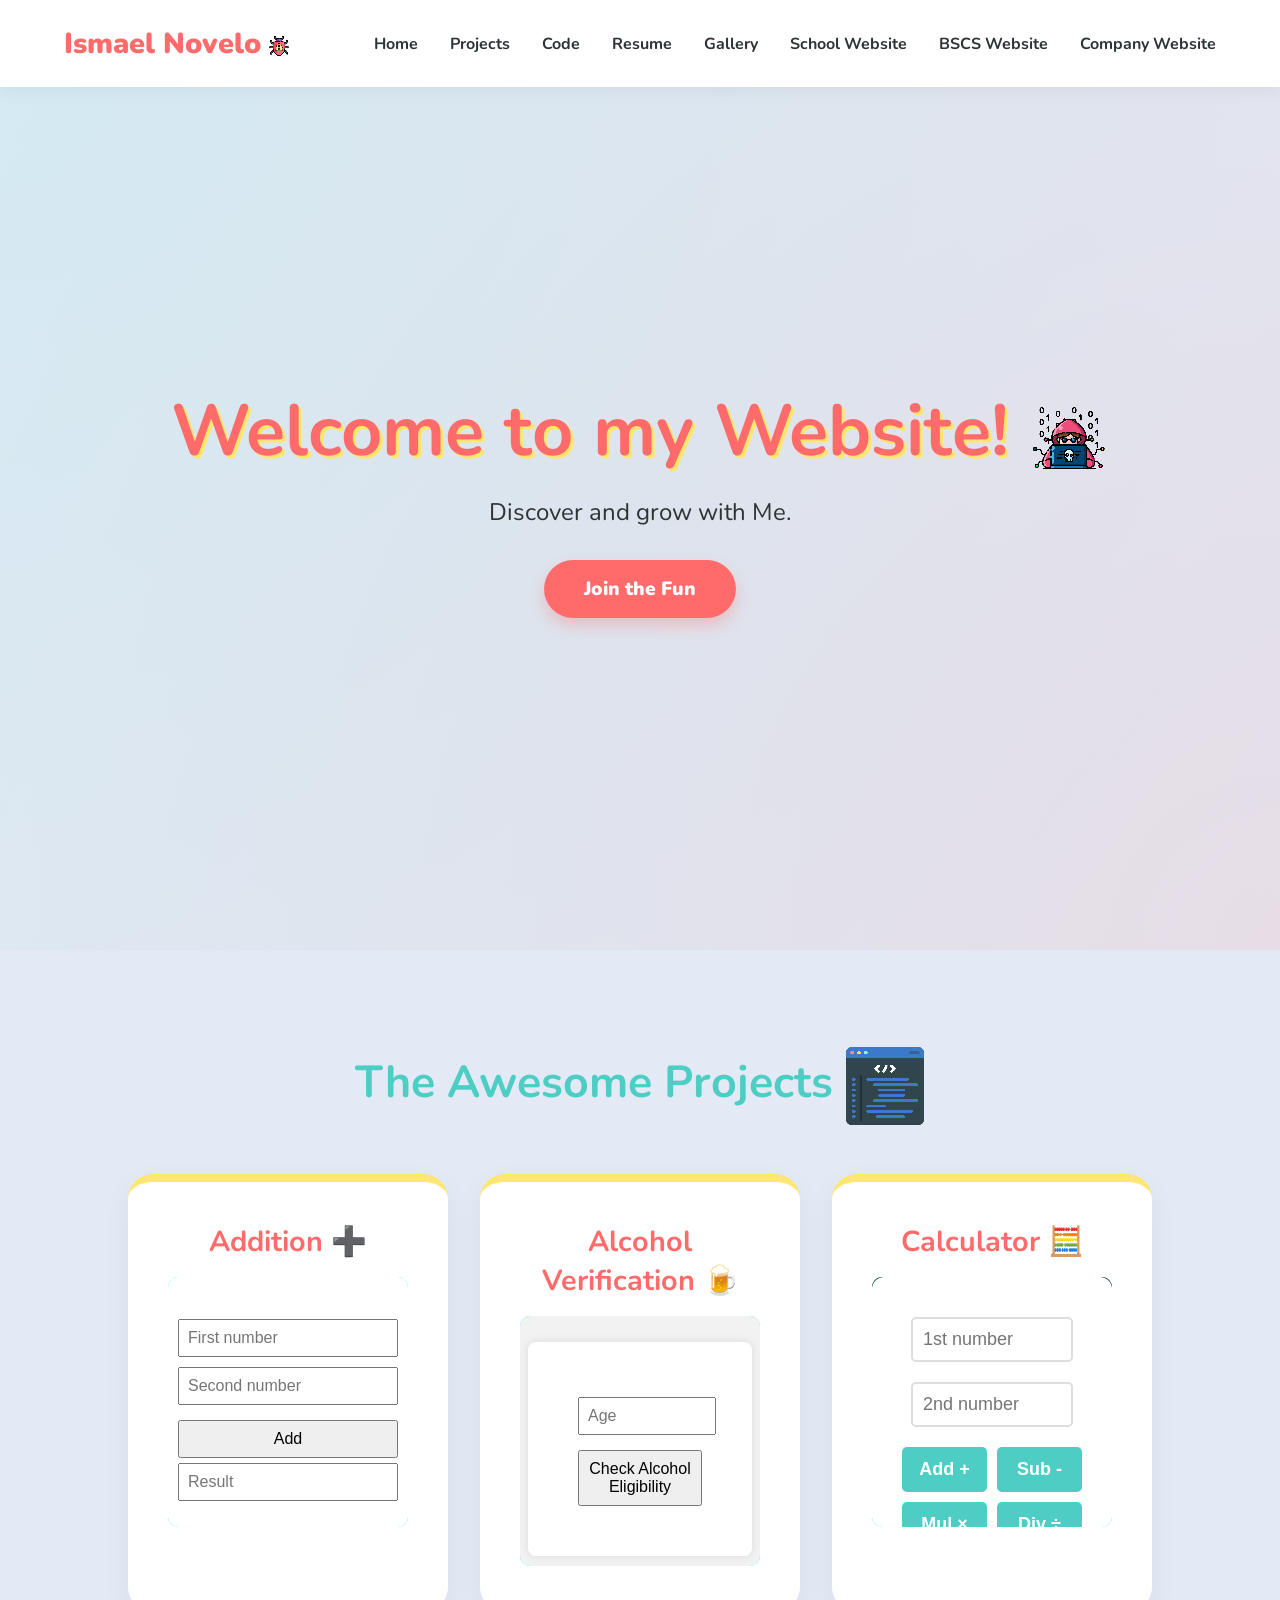
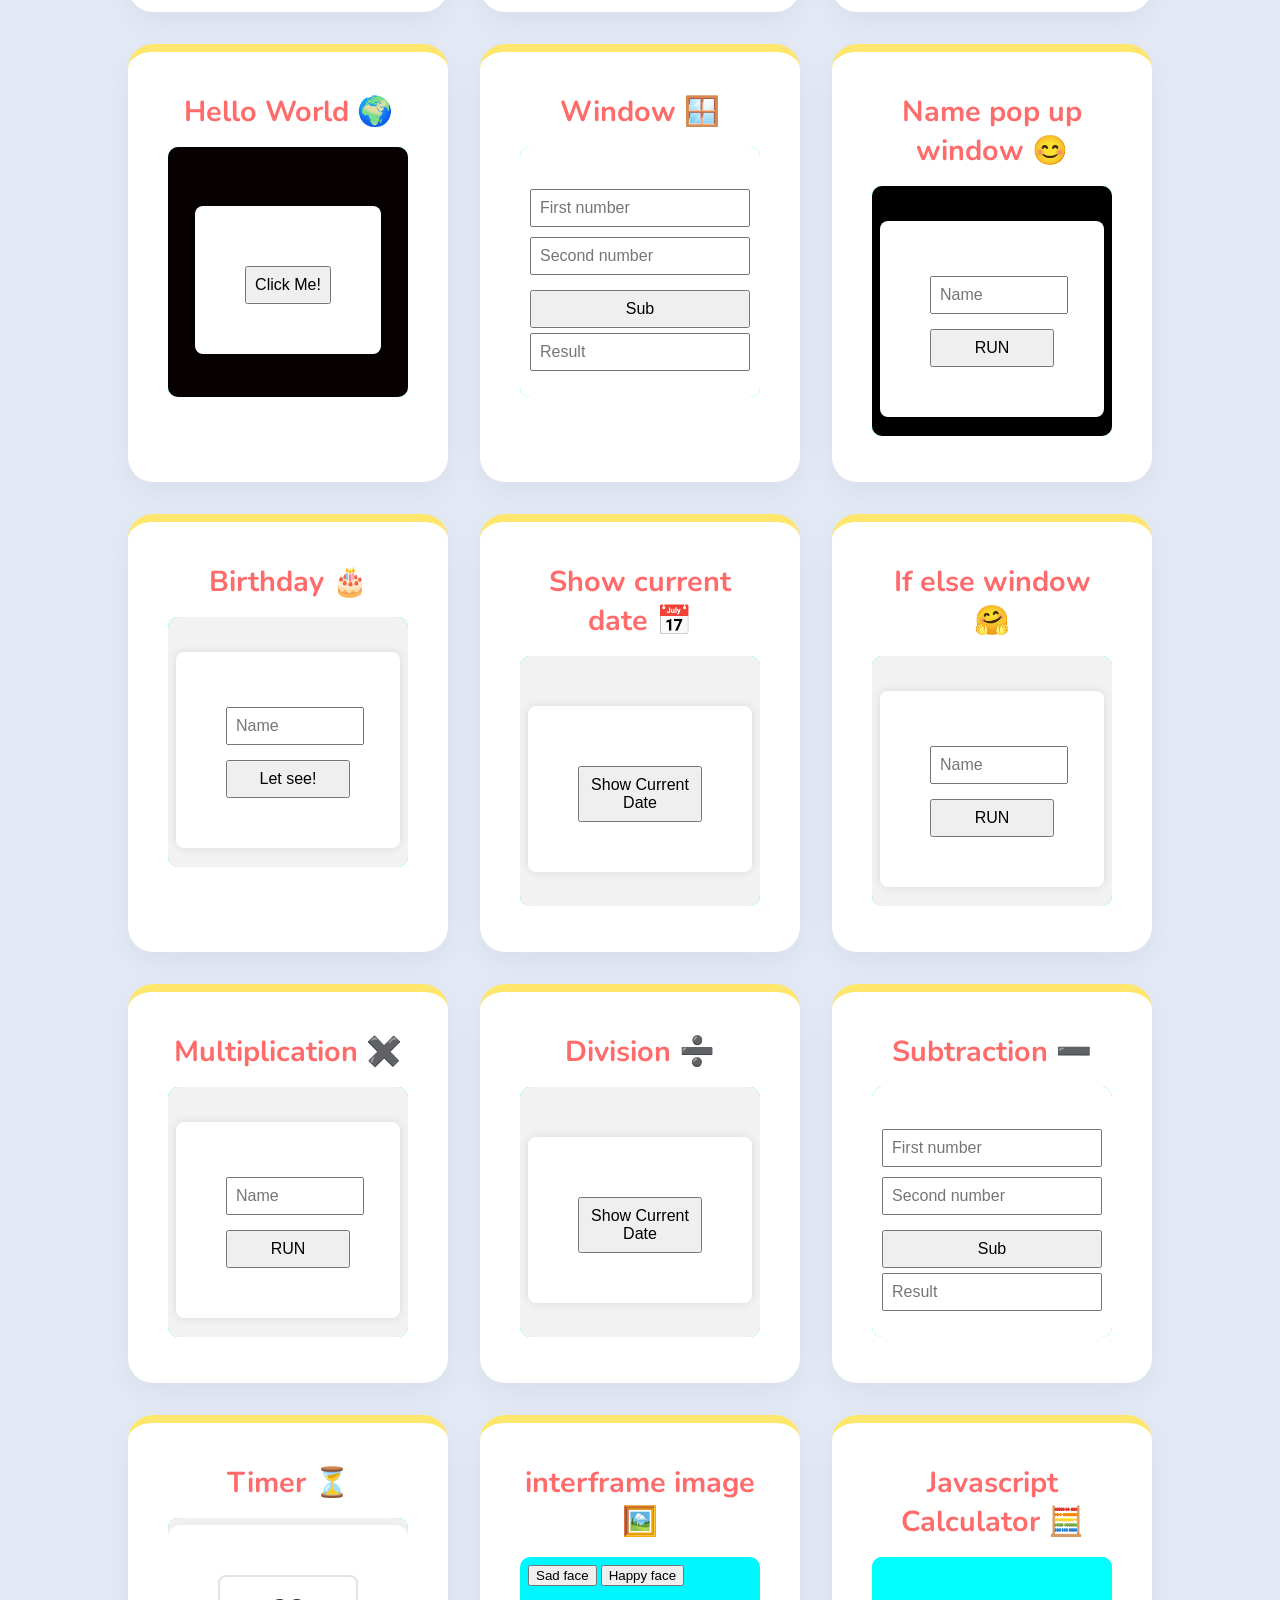
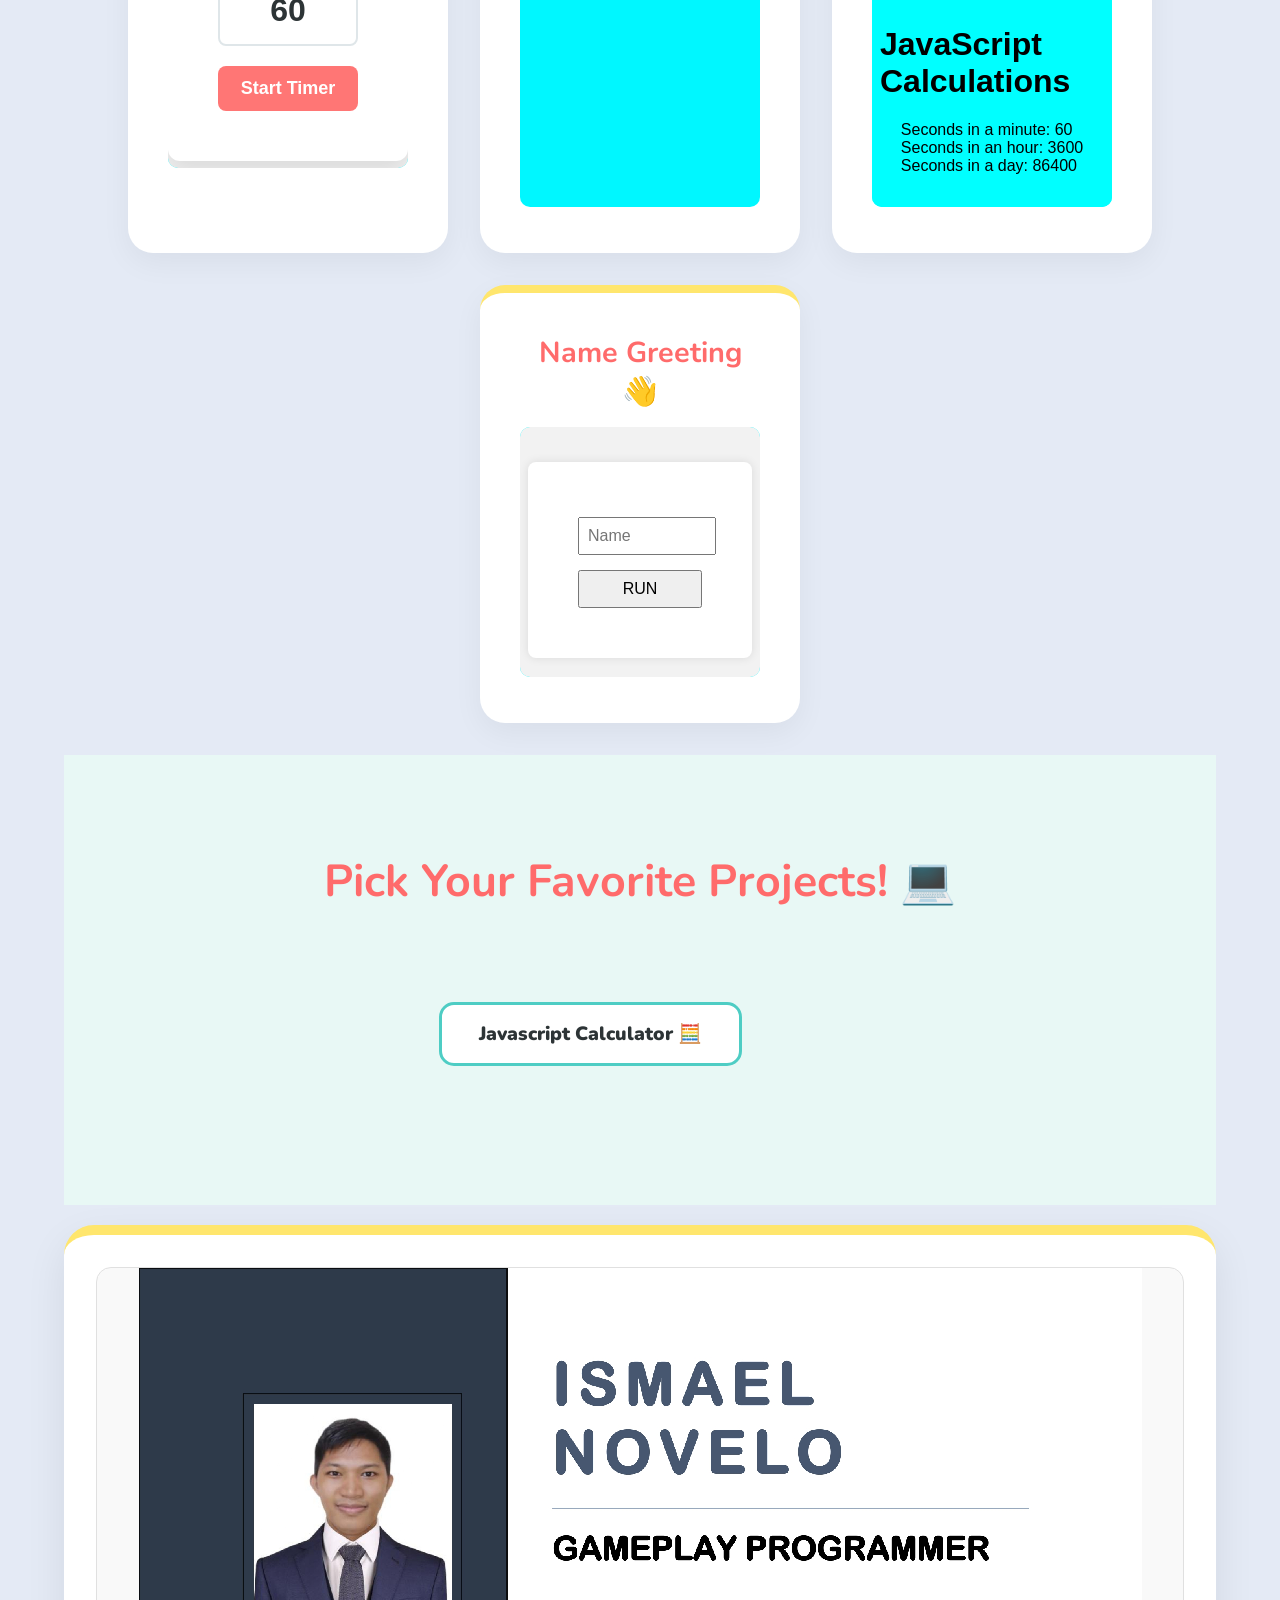
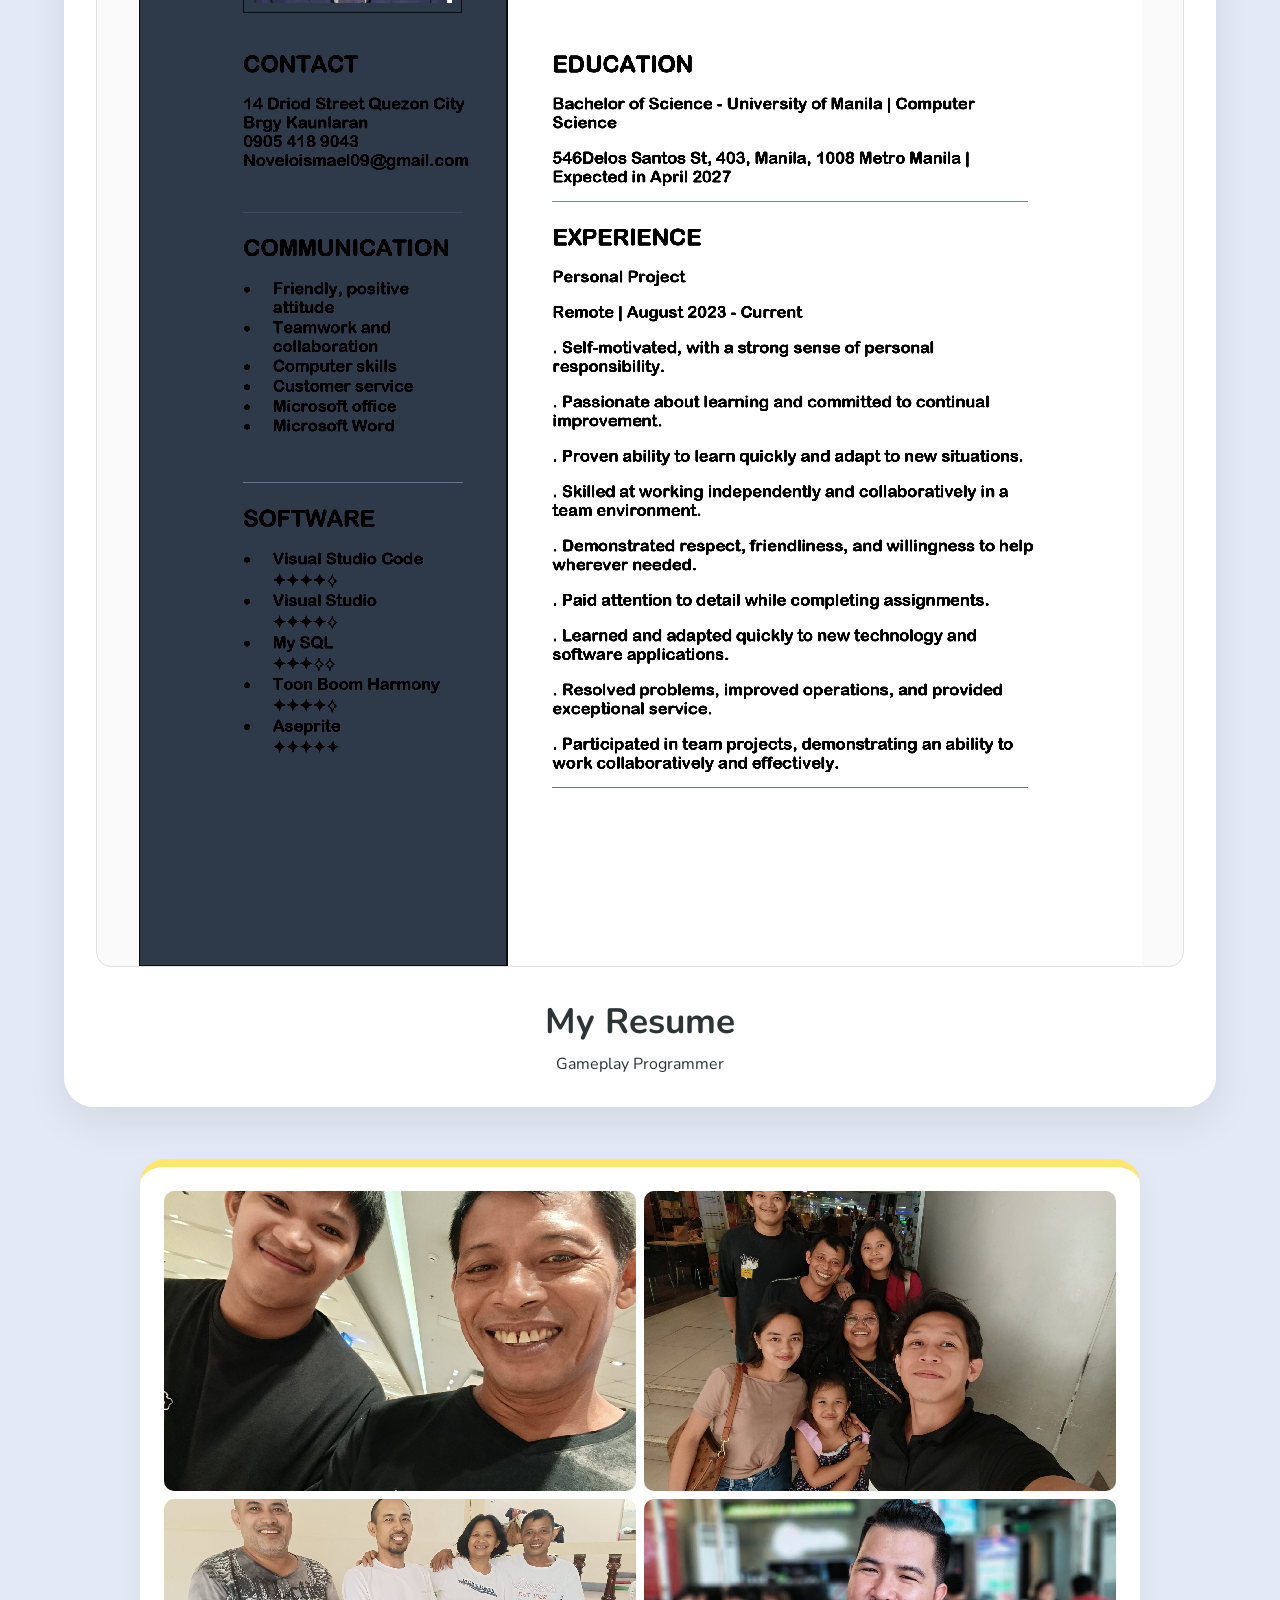
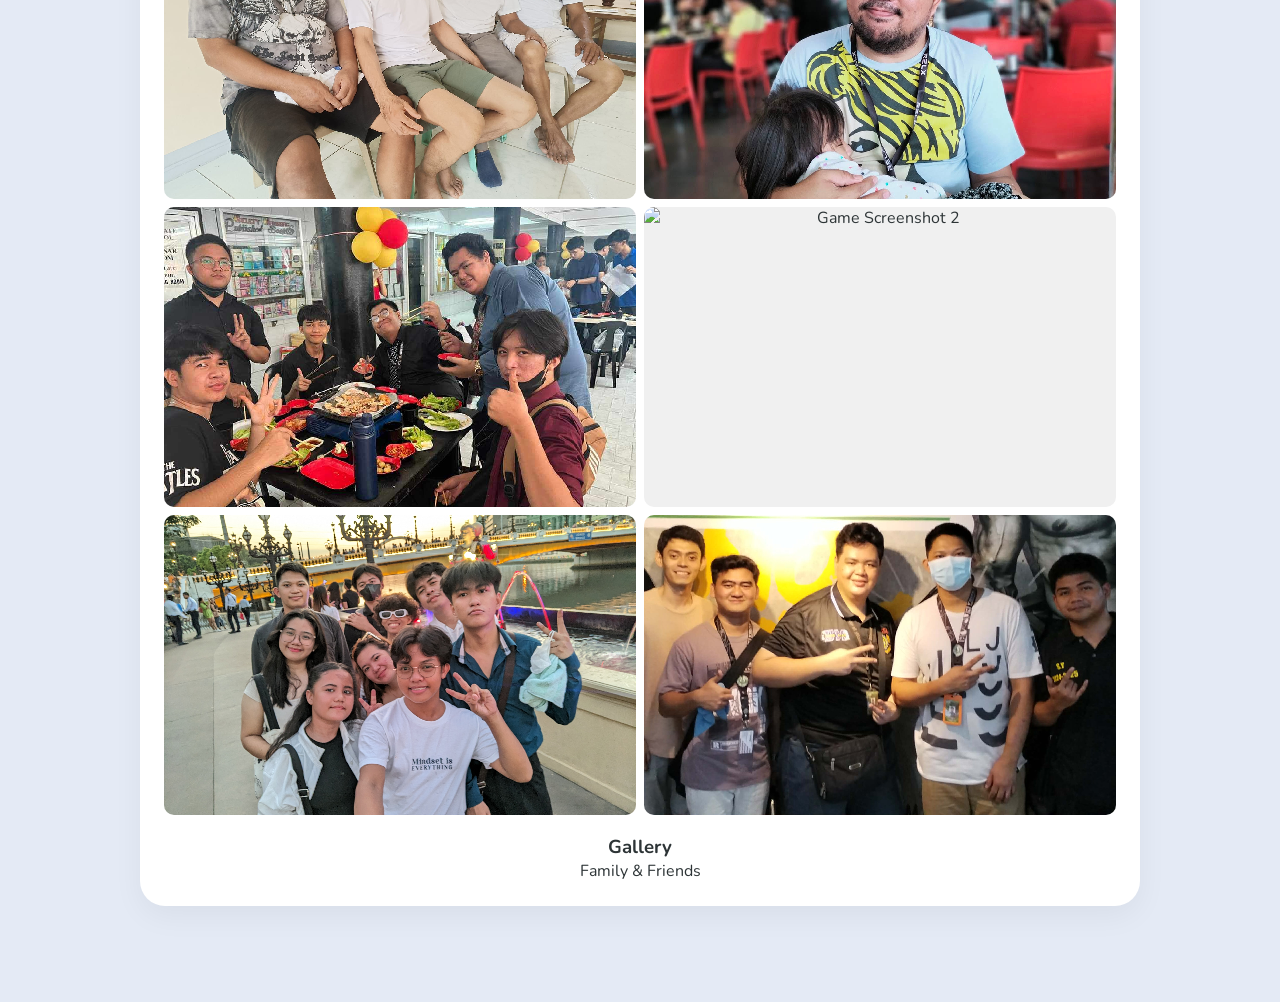
==== personal/index.html @ 1e063c09 "Add files via upload" ====
<!doctype html>
<html lang="en">
  <head>
    <meta charset="UTF-8" />
    <meta name="viewport" content="width=device-width, initial-scale=1.0" />
    <title>Ismael Novelo 🌟</title>
    <link rel="stylesheet" href="style.css" />
  </head>
  <body>
    <nav class="navbar">
      <div class="logo"> Ismael Novelo <img src="bug.png" class="logo-png"></div>
      <ul class="nav-links">
        <li><a href="#home">Home</a></li>
        <li><a href="#programs">Projects</a></li>
        <li><a href="#fun-zone">Code</a></li>
        <li><a href="#Resume">Resume</a></li>
        <li><a href="#Gallery">Gallery</a></li>
        <a href="../School/index1.html" class="folder-link"><label>School Website</label></a>
        <a href="../bscs/index2.html" class="folder-link"><label>BSCS Website</label></a>
        <a href="../company/index3.html" class="folder-link"><label>Company Website</label></a>
      </ul>
    </nav>

    
    
   

    <header id="home" class="hero section">
      <div class="hero-content hidden">
        <h1>Welcome to my Website! <img src="hacker.png" class="logo1-png"> </h1>
        <p>Discover and grow with Me.</p>
        <a href="#programs">
        <button class="cta-btn">Join the Fun</button>
        </a>
      </div>
    </header>

    <section id="programs" class="programs section">
      <h2 class="hidden">The Awesome Projects <img src="web.png" class="logo1-png"></h2>
    <div class="cards-container">
      <div class="card hidden card-delay-1">
  <h3>Addition ➕</h3>

  <iframe class="preview"></iframe>

  <textarea class="card-code" style="display:none;">
<!doctype html>
<html lang="en">
  <head>
    <meta charset="UTF-8" />
    <meta name="viewport" content="width=device-width, initial-scale=1.0" />
    <title></title>

    <style>
      body {
        font-family: Arial, sans-serif;
        background: #000000;
        display: flex;
        justify-content: center;
        align-items: center;
        height: 100vh;
      }

      .calculator {
        background: white;
        padding: 50px;
        border-radius: 8px;
        box-shadow: 0 0 10px rgba(0, 0, 0, 0.1);
      }

      input {
        width: 200px;
        padding: 8px;
        margin: 5px 0;
        font-size: 16px;
      }

      button {
        width: 100%;
        padding: 8px;
        margin-top: 10px;
        font-size: 16px;
        cursor: pointer;
      }
    </style>
  </head>

  <body>
    <div class="calculator">
      <input type="text" id="num1" placeholder="First number" />
      <input type="text" id="num2" placeholder="Second number" />
      <button onclick="add()">Add</button>
      <input type="text" id="result" placeholder="Result" readonly />
    </div>

    <script>
      function add() {
        let n1 = Number(document.getElementById("num1").value);
        let n2 = Number(document.getElementById("num2").value);
        document.getElementById("result").value = n1 + n2;
      }
    </script>
  </body>
</html>

  </textarea>
</div>

      <div class="card hidden card-delay-2">
        <h3>Alcohol Verification 🍺</h3>
        <iframe class="preview"></iframe>

  <textarea class="card-code" style="display:none;">
<!DOCTYPE html>
<html lang="en">
<head>
    <meta charset="UTF-8">
    <meta name="viewport" content="width=device-width, initial-scale=1.0">
    <title>Document</title>
    <style>
        body {
            font-family: Arial, sans-serif;
            background: #f2f2f2;
            display: flex;
            justify-content: center;
            align-items: center;
            height: 100vh;
        }

        .alcohol {
            background: white;
            padding: 50px;
            border-radius: 8px;
            box-shadow: 0 0 10px rgba(0,0,0,0.1);
        }

        input {
            width: 95%;
            padding: 8px;
            margin: 5px 0;
            font-size: 16px;
        }

        button {
            width: 100%;
            padding: 8px;
            margin-top: 10px;
            font-size: 16px;
            cursor: pointer;
        }
    </style>
</head>
<body>
    <div class = "alcohol">
        <input type=" text" id="age" placeholder="Age">
        <button onclick="checkAlcohol()">Check Alcohol Eligibility</button>
    </div>
    <script>
        function checkAlcohol() {
                let age = Number(document.getElementById("age").value);
                if (age >= 18) {
                    alert("You are eligible to purchase alcohol.");
                } else {
                    alert("You are not eligible to purchase alcohol.");
                }
            }
        
    </script>
</body>
</html>


  </textarea>
</div>

<div class="card hidden card-delay-2">
        <h3>Calculator 🧮</h3>
        <iframe class="preview"></iframe>

  <textarea class="card-code" style="display:none;">
<!DOCTYPE html>
<html lang="en">
<head>
    <meta charset="UTF-8">
    <meta name="viewport" content="width=device-width, initial-scale=1.0">
    <title>Multi-Function Calculator</title>

    <style>
        body {
            font-family: Arial, sans-serif;
            background: #000000;
            display: flex;
            justify-content: center;
            align-items: center;
            height: 100vh;
            margin: 0;
            height: 0%;
        }

        .calculator {
            background: white;
            padding: 30px;
            border-radius: 12px;
            box-shadow: 0 0 20px rgba(255,255,255,0.2);
            text-align: center;
        }

        input {
            width: 90%;
            padding: 10px;
            margin: 10px 0;
            font-size: 18px;
            border: 2px solid #ddd;
            border-radius: 5px;
            box-sizing: border-box;
        }

        /* Grid for the operation buttons */
        .buttons-grid {
            display: grid;
            grid-template-columns: 1fr 1fr;
            gap: 10px;
            margin-top: 10px;
        }

        button {
            padding: 12px;
            font-size: 18px;
            font-weight: bold;
            cursor: pointer;
            border: none;
            border-radius: 5px;
            background-color: #4ECDC4;
            color: white;
            transition: background 0.2s;
        }

        button:hover {
            background-color: #45b7ae;
        }

        /* Result field styling */
        #result {
            background-color: #f8f9fa;
            border-color: #4ECDC4;
            color: #2d3436;
            font-weight: bold;
            margin-top: 15px;
        }
    </style>
</head>

<body>

    <div class="calculator">
        <input type="number" id="num1" placeholder="1st number">
        <input type="number" id="num2" placeholder="2nd number">
        
        <div class="buttons-grid">
            <button onclick="calc('add')">Add +</button>
            <button onclick="calc('sub')">Sub -</button>
            <button onclick="calc('mul')">Mul ×</button>
            <button onclick="calc('div')">Div ÷</button>
        </div>

        <input type="text" id="result" placeholder="Result" readonly>
    </div>

    <script>
        // One function to rule them all! 
        function calc(operation) {
            // Get values and convert to Numbers
            let n1 = Number(document.getElementById("num1").value);
            let n2 = Number(document.getElementById("num2").value);
            let resField = document.getElementById("result");
            let result;

            // Logic for different operations
            if (operation === 'add') {
                result = n1 + n2;
            } 
            else if (operation === 'sub') {
                result = n1 - n2;
            } 
            else if (operation === 'mul') {
                result = n1 * n2;
            } 
            else if (operation === 'div') {
                if (n2 === 0) {
                    result = "Error: Div by 0";
                } else {
                    result = n1 / n2;
                }
            }

            // Display the result
            resField.value = result;
        }
    </script>
</body>
</html>
  </textarea>
</div>

<div class="card hidden card-delay-2">
        <h3>Hello World 🌍</h3>
        <iframe class="preview"></iframe>

  <textarea class="card-code" style="display:none;">
<!DOCTYPE html>
<html lang="en">
<head>
    <meta charset="UTF-8">
    <meta name="viewport" content="width=device-width, initial-scale=1.0">
    <title>AlertWindow</title>
    <style>
        body {
            font-family: Arial, sans-serif;
            background: #070000;
            display: flex;
            justify-content: center;
            align-items: center;
            height: 100vh;
        }

        .HelloWorld {
            background: white;
            padding: 50px;
            border-radius: 8px;
            box-shadow: 0 0 10px rgba(0,0,0,0.1);
        }

        button {
            width: 100%;
            padding: 8px;
            margin-top: 10px;
            font-size: 16px;
            cursor: pointer;
        }
    </style>
</head>
<body>
    <div class = HelloWorld>
       <button onclick="alert('Hello World 🤗')">Click Me!</button> 
    </div>
       
</body>
</html>



  </textarea>
</div>

<div class="card hidden card-delay-2">
        <h3>Window 🪟</h3>
        <iframe class="preview"></iframe>

  <textarea class="card-code" style="display:none;">
<!DOCTYPE html>
<html lang="en">
<head>
    <meta charset="UTF-8">
    <meta name="viewport" content="width=device-width, initial-scale=1.0">
    <title></title>


    <style>
        body {
            font-family: Arial, sans-serif;
            background: #000000;
            display: flex;
            justify-content: center;
            align-items: center;
            height: 100vh;
        }


        .calculator {
            background: white;
            padding: 50px;
            border-radius: 8px;
            box-shadow: 0 0 10px rgba(0,0,0,0.1);
        }


        input {
            width: 200px;
            padding: 8px;
            margin: 5px 0;
            font-size: 16px;
        }


        button {
            width: 100%;
            padding: 8px;
            margin-top: 10px;
            font-size: 16px;
            cursor: pointer;
        }
    </style>
</head>


<body>


    <div class="calculator">
        <input type="text" id="num1" placeholder="First number">
        <input type="text" id="num2" placeholder="Second number">
        <button onclick="sub()">Sub</button>
        <input type="text" id="result" placeholder="Result" readonly>
    </div>


    <script
>
     function sub() {
            let n1 = Number(document.getElementById("num1").value);
            let n2 = Number(document.getElementById("num2").value);
            document.getElementById("result").value = n1 - n2;
        }
</script>
</body>


</html>

  </textarea>
</div>

<div class="card hidden card-delay-2">
        <h3>Name pop up window 😊</h3>
        <iframe class="preview"></iframe>

  <textarea class="card-code" style="display:none;">
<!DOCTYPE html>
<html lang="en">
<head>
    <meta charset="UTF-8">
    <meta name="viewport" content="width=device-width, initial-scale=1.0">
    <title>Display Name</title>
    <style>
        body {
            font-family: Arial, sans-serif;
            background: #000000;
            display: flex;
            justify-content: center;
            align-items: center;
            height: 100vh;
            color: white;
        }

        .name {
            background: white;
            padding: 50px;
            border-radius: 8px;
            box-shadow: 0 0 10px rgba(0,0,0,0.1);
            color: black;
        }

        input {
            width: 95%;
            padding: 8px;
            margin: 5px 0;
            font-size: 16px;
        }

        button {
            width: 100%;
            padding: 8px;
            margin-top: 10px;
            font-size: 16px;
            cursor: pointer;
        }
    </style>
</head>
<body>

    <div class="name">
        <input type="text" id="name" placeholder="Name">
        <button onclick="RUN()">RUN</button>
    </div>

    <script>
        function RUN() {
            let name = document.getElementById("name").value;

            document.body.innerHTML = `
                <div style="
                    display:flex;
                    justify-content:center;
                    align-items:center;
                    height:100vh;
                    font-size:40px;
                    font-family:Arial;
                ">
                    Hello, ${name}!
                </div>
            `;
        }
    </script>

</body>
</html>

  </textarea>
</div>

<div class="card hidden card-delay-2">
        <h3>Birthday 🎂</h3>
        <iframe class="preview"></iframe>

  <textarea class="card-code" style="display:none;">
<!DOCTYPE html>
<html lang="en">
<head>
    <meta charset="UTF-8">
    <meta name="viewport" content="width=device-width, initial-scale=1.0">
    <title>Document</title>
    <style>
        body {
            font-family: Arial, sans-serif;
            background: #f2f2f2;
            display: flex;
            justify-content: center;
            align-items: center;
            height: 100vh;
        }

        .birthday {
            background: white;
            padding: 50px;
            border-radius: 8px;
            box-shadow: 0 0 10px rgba(0,0,0,0.1);
        }

        input {
            width: 95%;
            padding: 8px;
            margin: 5px 0;
            font-size: 16px;
        }

        button {
            width: 100%;
            padding: 8px;
            margin-top: 10px;
            font-size: 16px;
            cursor: pointer;
        }
    </style>
</head>
<body>
    <div class = "birthday">
        <input type=" text" id="name" placeholder="Name">
        <button onclick="Birthday()">Let see!</button>
    </div>
    <script>
      function Birthday(){
        let name = document.getElementById("name").value;
        alert("Happy Birthday " + name + "! Wishing you a wonderful year ahead.");
      }
        
    </script>
</body>
</html>


  </textarea>
</div>

<div class="card hidden card-delay-2">
  <h3>Show current date 📅</h3>
  <iframe class="preview"></iframe>
  
  <textarea class="card-code" style="display:none;">
    <!DOCTYPE html>
<html lang="en">
<head>
    <meta charset="UTF-8">
    <meta name="viewport" content="width=device-width, initial-scale=1.0">
    <title>Document</title>
    <style>
        body {
            font-family: Arial, sans-serif;
            background: #f2f2f2;
            display: flex;
            justify-content: center;
            align-items: center;
            height: 100vh;
        }

        .currentdate {
            background: white;
            padding: 50px;
            border-radius: 8px;
            box-shadow: 0 0 10px rgba(0,0,0,0.1);
        }

        button {
            width: 100%;
            padding: 8px;
            margin-top: 10px;
            font-size: 16px;
            cursor: pointer;
        }
        </style>
</head>
<body>
    <div class="currentdate">
        <button onclick="showDate()">Show Current Date</button>
    </div>
    <script>
        function showDate() {
            let currentDate = new Date();
            alert("Today is: " + currentDate.toDateString());
        }
    </script>
</body>
</html>
  </textarea>
</div>

<div class="card hidden card-delay-2">
        <h3>If else window 🤗</h3>
        <iframe class="preview"></iframe>
        
  <textarea class="card-code" style="display:none;">
<!DOCTYPE html>
<html lang="en">
<head>
    <meta charset="UTF-8">
    <meta name="viewport" content="width=device-width, initial-scale=1.0">
    <title>Document</title>
    <style>
        body {
            font-family: Arial, sans-serif;
            background: #f2f2f2;
            display: flex;
            justify-content: center;
            align-items: center;
            height: 100vh;
        }

        .ifelse {
            background: white;
            padding: 50px;
            border-radius: 8px;
            box-shadow: 0 0 10px rgba(0,0,0,0.1);
        }

        input {
            width: 95%;
            padding: 8px;
            margin: 5px 0;
            font-size: 16px;
        }

        button {
            width: 100%;
            padding: 8px;
            margin-top: 10px;
            font-size: 16px;
            cursor: pointer;
        }
    </style>
</head>
<body>
    <div class = "ifelse">
        <input type=" text" id="name" placeholder="Name">
        <button onclick="RUN()">RUN</button>
    </div>
    <script>
      function RUN(){
        let name = document.getElementById("name").value;
        if(name === "Mael"){
            alert("Hello Mael👋! Welcome back!");
        } else {
            alert("Hello " + name + "! Nice to meet you!");
        }
       
    }
    </script>
</body>
</html>

  </textarea>
</div>

<div class="card hidden card-delay-2">
        <h3>Multiplication ✖️</h3>
        <iframe class="preview"></iframe>

  <textarea class="card-code" style="display:none;">
<!DOCTYPE html>
<html lang="en">
<head>
    <meta charset="UTF-8">
    <meta name="viewport" content="width=device-width, initial-scale=1.0">
    <title>Document</title>
    <style>
        body {
            font-family: Arial, sans-serif;
            background: #f2f2f2;
            display: flex;
            justify-content: center;
            align-items: center;
            height: 100vh;
        }

        .name {
            background: white;
            padding: 50px;
            border-radius: 8px;
            box-shadow: 0 0 10px rgba(0,0,0,0.1);
        }

        input {
            width: 95%;
            padding: 8px;
            margin: 5px 0;
            font-size: 16px;
        }

        button {
            width: 100%;
            padding: 8px;
            margin-top: 10px;
            font-size: 16px;
            cursor: pointer;
        }
    </style>
</head>
<body>
    <div class = "name">
        <input type=" text" id="name" placeholder="Name">
        <button onclick="RUN()">RUN</button>
    </div>
    <script>
      function RUN(){
        let name = document.getElementById("name").value;
        
            alert("Hello " + name + "! Nice to meet you!");
        
       
    }
    </script>
</body>
</html>




  </textarea>
</div>

<div class="card hidden card-delay-2">
        <h3>Division ➗</h3>
        <iframe class="preview"></iframe>

  <textarea class="card-code" style="display:none;">
<!DOCTYPE html>
<html lang="en">
<head>
    <meta charset="UTF-8">
    <meta name="viewport" content="width=device-width, initial-scale=1.0">
    <title>Document</title>
    <style>
        body {
            font-family: Arial, sans-serif;
            background: #f2f2f2;
            display: flex;
            justify-content: center;
            align-items: center;
            height: 100vh;
        }

        .currentdate {
            background: white;
            padding: 50px;
            border-radius: 8px;
            box-shadow: 0 0 10px rgba(0,0,0,0.1);
        }

        button {
            width: 100%;
            padding: 8px;
            margin-top: 10px;
            font-size: 16px;
            cursor: pointer;
        }
        </style>
</head>
<body>
    <div class="currentdate">
        <button onclick="showDate()">Show Current Date</button>
    </div>
    <script>
        function showDate() {
            let currentDate = new Date();
            alert("Today is: " + currentDate.toDateString());
        }
    </script>
</body>
</html>
  </textarea>
</div>

<div class="card hidden card-delay-2">
        <h3>Subtraction ➖</h3>
        <iframe class="preview"></iframe>
        
        <textarea class="card-code" style="display:none;">
         
<!DOCTYPE html>
<html lang="en">
<head>
    <meta charset="UTF-8">
    <meta name="viewport" content="width=device-width, initial-scale=1.0">
    <title></title>


    <style>
        body {
            font-family: Arial, sans-serif;
            background: #000000;
            display: flex;
            justify-content: center;
            align-items: center;
            height: 100vh;
        }


        .calculator {
            background: white;
            padding: 50px;
            border-radius: 8px;
            box-shadow: 0 0 10px rgba(0,0,0,0.1);
        }


        input {
            width: 200px;
            padding: 8px;
            margin: 5px 0;
            font-size: 16px;
        }


        button {
            width: 100%;
            padding: 8px;
            margin-top: 10px;
            font-size: 16px;
            cursor: pointer;
        }
    </style>
</head>


<body>


    <div class="calculator">
        <input type="text" id="num1" placeholder="First number">
        <input type="text" id="num2" placeholder="Second number">
        <button onclick="sub()">Sub</button>
        <input type="text" id="result" placeholder="Result" readonly>
    </div>


    <script
>
     function sub() {
            let n1 = Number(document.getElementById("num1").value);
            let n2 = Number(document.getElementById("num2").value);
            document.getElementById("result").value = n1 - n2;
        }
</script>
</body>


</html>

  </textarea>
</div>

<div class="card hidden card-delay-2">
        <h3>Timer ⏳</h3>
        <iframe class="preview"></iframe>
        <textarea class="card-code" style="display:none;">
<!DOCTYPE html>
<html lang="en">
<head>
    <meta charset="UTF-8">
    <meta name="viewport" content="width=device-width, initial-scale=1.0">
    <title>Fixed JavaScript Timer</title>
    <style>
        body {
            font-family: Arial, sans-serif;
            background: #f2f2f2;
            display: flex;
            justify-content: center;
            align-items: center;
            height: 100vh;
            flex-direction: column;
            margin: 0;
        }

        .timer-card {
            background: white;
            padding: 50px;
            border-radius: 12px;
            box-shadow: 0 10px 25px rgba(0,0,0,0.1);
            text-align: center;
        }

        input[type="text"] {
            width: 100%;
            padding: 15px;
            font-size: 2rem;
            font-weight: bold;
            margin-bottom: 20px;
            text-align: center;
            border: 2px solid #dfe6e9;
            border-radius: 8px;
            color: #2d3436;
            box-sizing: border-box;
        }

        button {
            width: 100%;
            padding: 12px;
            font-size: 18px;
            font-weight: bold;
            cursor: pointer;
            background-color: #ff7675;
            color: white;
            border: none;
            border-radius: 8px;
            transition: background 0.3s;
        }

        button:hover {
            background-color: #d63031;
        }

        button:disabled {
            background-color: #b2bec3;
            cursor: not-allowed;
        }
    </style>
</head>
<body>

    <div class="timer-card">
        <input type="text" id="timer-display" readonly value="60">
        <button id="start-btn" onclick="startTimer()">Start Timer</button>
    </div>

    <script>
        var timeLeft = 60;
        var timerId = null;

        function startTimer() {
            // 1. Clear any old timer so they don't stack up
            if (timerId !== null) {
                clearInterval(timerId);
            }

            // 2. Reset time if the previous run finished
            if (timeLeft <= 0) {
                timeLeft = 60;
            }

            // 3. Disable the button so the user can't spam it
            const btn = document.getElementById("start-btn");
            btn.disabled = true;
            btn.innerText = "Running...";

            // 4. Start the interval
            timerId = setInterval(countdown, 1000);
        }

        function countdown() {
            const display = document.getElementById("timer-display");
            const btn = document.getElementById("start-btn");

            if (timeLeft <= 0) {
                // Stop the timer
                clearInterval(timerId);
                timerId = null;
                
                // Show 0 on the screen
                display.value = 0;
                
                // Re-enable the button
                btn.disabled = false;
                btn.innerText = "Start Timer";

                // Final Alert (Triggered only once!)
                alert("Time's up! ⏳");
            } else {
                display.value = timeLeft;
                timeLeft--;
            }
        }
    </script>
</body>
</html>


  </textarea>
</div>

<div class="card hidden card-delay-2">
        <h3>interframe image 🖼️</h3>
        <iframe class="preview"></iframe>

  <textarea class="card-code" style="display:none;">
<!DOCTYPE html>
<html lang="en">
<head>
    <meta charset="UTF-8">
    <meta name="viewport" content="width=device-width, initial-scale=1.0">
    <title>Document</title>
   
</head>
<body>
    <div class = "img">
        <button onclick="sad()">Sad face</button>
        <button onclick="happy()">Happy face</button>
        <script>
            function sad() {
                document.body.style.backgroundImage = "url('sad.png')";
                document.body.style.backgroundSize = "cover";
            }
            function happy() {
                document.body.style.backgroundImage = "url('happy.png')";
                document.body.style.backgroundSize = "cover";
            }
        </script>  
     </div>
</body>
</html>
  </textarea>
</div>

<div class="card hidden card-delay-2">
        <h3>Javascript Calculator 🧮</h3>
        <iframe class="preview"></iframe>
        <textarea class="card-code" style="display:none;">
<!DOCTYPE html>
<html lang="en">
<head>
    <meta charset="UTF-8">
    <meta name="viewport" content="width=device-width, initial-scale=1.0">
    <title>Document</title>
    <script>
var sec = 60;
var min = 60;
var hr = 24;


    </script>
    <style>
        body {
            font-family: Arial, sans-serif;
            background: #00ffff;
            display: flex;
            justify-content: center;
            align-items: center;
            height: 100vh;
            flex-direction: column;
        }
        </style>


</head>
<body>
    <h1>JavaScript Calculations</h1>
    <script type = "text/javascript">
        document.write("Seconds in a minute: " + sec + "<br>");
        document.write("Seconds in an hour: " + sec * min + "<br>");
        document.write("Seconds in a day: " + sec * min * hr + "<br>");
    </script>
</body>
</html>
        </textarea>
</div>

<div class="card hidden card-delay-2">
        <h3>Name Greeting 👋</h3>
        <iframe class="preview"></iframe>

  <textarea class="card-code" style="display:none;">
<!DOCTYPE html>
<html lang="en">
<head>
    <meta charset="UTF-8">
    <meta name="viewport" content="width=device-width, initial-scale=1.0">
    <title>Document</title>
    <style>
        body {
            font-family: Arial, sans-serif;
            background: #f2f2f2;
            display: flex;
            justify-content: center;
            align-items: center;
            height: 100vh;
        }

        .name {
            background: white;
            padding: 50px;
            border-radius: 8px;
            box-shadow: 0 0 10px rgba(0,0,0,0.1);
        }

        input {
            width: 95%;
            padding: 8px;
            margin: 5px 0;
            font-size: 16px;
        }

        button {
            width: 100%;
            padding: 8px;
            margin-top: 10px;
            font-size: 16px;
            cursor: pointer;
        }
    </style>
</head>
<body>
    <div class = "name">
        <input type=" text" id="name" placeholder="Name">
        <button onclick="RUN()">RUN</button>
    </div>
    <script>
      function RUN(){
        let name = document.getElementById("name").value;
        
            alert("Your name is " + name );
        
       
    }
    </script>
</body>
</html>

  </textarea>
</div>


    <section id="fun-zone" class="interactive-select section">
      <h2 class="hidden">Pick Your Favorite Projects! 💻</h2>
      <div class="select-container hidden">
        <select id="subject-select">
          <option value="Javascript Calculator">Javascript Calculator 🧮</option>
          <option value="Calculator">Calculator 🧮</option>
          <option value="Hello World">Hello World 🌍</option>
          <option value="Window">Window 🪟</option>
          <option value="Name pop up window">Name pop up window 😊</option>
          <option value="Birthday">Birthday 🎂</option>
          <option value="If else window">If else window 🤗</option>
          <option value="Alcohol Verification">Alcohol Verification 🍺</option>
          <option value="Show current date">Show current date 📅</option>
          <option value="Multiplication">Multiplication ✖️</option>
          <option value="Division">Division ➗</option>
          <option value="Addition">Addition ➕</option>
          <option value="Subtraction">Subtraction ➖</option>
          <option value="Timer">Timer ⏳</option>
          <option value="interframe image">interframe image 🖼️</option>
          <option value="Name Greeting">Name Greeting 👋</option>
        </select>
        <div id="subject-result" class="result-box"></div>
      </div>
    </section>

    <textarea id="code-Javascript-Calculator" style="display:none;">
<!DOCTYPE html>
<html lang="en">
<head>
    <meta charset="UTF-8">
    <meta name="viewport" content="width=device-width, initial-scale=1.0">
    <title>Document</title>
    <script>
var sec = 60;
var min = 60;
var hr = 24;


    </script>
    <style>
        body {
            font-family: Arial, sans-serif;
            background: #00ffff;
            display: flex;
            justify-content: center;
            align-items: center;
            height: 100vh;
            flex-direction: column;
        }
        </style>


</head>
<body>
    <h1>JavaScript Calculations</h1>
    <script type = "text/javascript">
        document.write("Seconds in a minute: " + sec + "<br>");
        document.write("Seconds in an hour: " + sec * min + "<br>");
        document.write("Seconds in a day: " + sec * min * hr + "<br>");
    </script>
</body>
</html>
</textarea>

<textarea id="code-Calculator" style="display:none;">
<!DOCTYPE html>
<html lang="en">
<head>
    <meta charset="UTF-8">
    <meta name="viewport" content="width=device-width, initial-scale=1.0">
    <title>Multi-Function Calculator</title>

    <style>
        body {
            font-family: Arial, sans-serif;
            background: #000000;
            display: flex;
            justify-content: center;
            align-items: center;
            height: 100vh;
            margin: 0;
            height: 0%;
        }

        .calculator {
            background: white;
            padding: 30px;
            border-radius: 12px;
            box-shadow: 0 0 20px rgba(255,255,255,0.2);
            text-align: center;
        }

        input {
            width: 90%;
            padding: 10px;
            margin: 10px 0;
            font-size: 18px;
            border: 2px solid #ddd;
            border-radius: 5px;
            box-sizing: border-box;
        }

        /* Grid for the operation buttons */
        .buttons-grid {
            display: grid;
            grid-template-columns: 1fr 1fr;
            gap: 10px;
            margin-top: 10px;
        }

        button {
            padding: 12px;
            font-size: 18px;
            font-weight: bold;
            cursor: pointer;
            border: none;
            border-radius: 5px;
            background-color: #4ECDC4;
            color: white;
            transition: background 0.2s;
        }

        button:hover {
            background-color: #45b7ae;
        }

        /* Result field styling */
        #result {
            background-color: #f8f9fa;
            border-color: #4ECDC4;
            color: #2d3436;
            font-weight: bold;
            margin-top: 15px;
        }
    </style>
</head>

<body>

    <div class="calculator">
        <input type="number" id="num1" placeholder="1st number">
        <input type="number" id="num2" placeholder="2nd number">
        
        <div class="buttons-grid">
            <button onclick="calc('add')">Add +</button>
            <button onclick="calc('sub')">Sub -</button>
            <button onclick="calc('mul')">Mul ×</button>
            <button onclick="calc('div')">Div ÷</button>
        </div>

        <input type="text" id="result" placeholder="Result" readonly>
    </div>

    <script>
        // One function to rule them all! 
        function calc(operation) {
            // Get values and convert to Numbers
            let n1 = Number(document.getElementById("num1").value);
            let n2 = Number(document.getElementById("num2").value);
            let resField = document.getElementById("result");
            let result;

            // Logic for different operations
            if (operation === 'add') {
                result = n1 + n2;
            } 
            else if (operation === 'sub') {
                result = n1 - n2;
            } 
            else if (operation === 'mul') {
                result = n1 * n2;
            } 
            else if (operation === 'div') {
                if (n2 === 0) {
                    result = "Error: Div by 0";
                } else {
                    result = n1 / n2;
                }
            }

            // Display the result
            resField.value = result;
        }
    </script>
</body>
</html>
</textarea>

<textarea id="code-Hello-World" style="display:none;">
<!DOCTYPE html>
<html lang="en">
<head>
    <meta charset="UTF-8">
    <meta name="viewport" content="width=device-width, initial-scale=1.0">
    <title>AlertWindow</title>
    <style>
        body {
            font-family: Arial, sans-serif;
            background: #070000;
            display: flex;
            justify-content: center;
            align-items: center;
            height: 100vh;
        }

        .HelloWorld {
            background: white;
            padding: 50px;
            border-radius: 8px;
            box-shadow: 0 0 10px rgba(0,0,0,0.1);
        }

        button {
            width: 100%;
            padding: 8px;
            margin-top: 10px;
            font-size: 16px;
            cursor: pointer;
        }
    </style>
</head>
<body>
    <div class = HelloWorld>
       <button onclick="alert('Hello World 🤗')">Click Me!</button> 
    </div>
       
</body>
</html>
</textarea>

<textarea id="code-Window" style="display:none;">

<!DOCTYPE html>
<html lang="en">
<head>
    <meta charset="UTF-8">
    <meta name="viewport" content="width=device-width, initial-scale=1.0">
    <title></title>


    <style>
        body {
            font-family: Arial, sans-serif;
            background: #000000;
            display: flex;
            justify-content: center;
            align-items: center;
            height: 100vh;
        }


        .calculator {
            background: white;
            padding: 50px;
            border-radius: 8px;
            box-shadow: 0 0 10px rgba(0,0,0,0.1);
        }


        input {
            width: 200px;
            padding: 8px;
            margin: 5px 0;
            font-size: 16px;
        }


        button {
            width: 100%;
            padding: 8px;
            margin-top: 10px;
            font-size: 16px;
            cursor: pointer;
        }
    </style>
</head>


<body>


    <div class="calculator">
        <input type="text" id="num1" placeholder="First number">
        <input type="text" id="num2" placeholder="Second number">
        <button onclick="sub()">Sub</button>
        <input type="text" id="result" placeholder="Result" readonly>
    </div>


    <script
>
     function sub() {
            let n1 = Number(document.getElementById("num1").value);
            let n2 = Number(document.getElementById("num2").value);
            document.getElementById("result").value = n1 - n2;
        }
</script>
</body>


</html>
</textarea>

<textarea id="code-Name-pop-up-window" style="display:none;">
<!DOCTYPE html>
<html lang="en">
<head>
    <meta charset="UTF-8">
    <meta name="viewport" content="width=device-width, initial-scale=1.0">
    <title>Display Name</title>
    <style>
        body {
            font-family: Arial, sans-serif;
            background: #000000;
            display: flex;
            justify-content: center;
            align-items: center;
            height: 100vh;
            color: white;
        }

        .name {
            background: white;
            padding: 50px;
            border-radius: 8px;
            box-shadow: 0 0 10px rgba(0,0,0,0.1);
            color: black;
        }

        input {
            width: 95%;
            padding: 8px;
            margin: 5px 0;
            font-size: 16px;
        }

        button {
            width: 100%;
            padding: 8px;
            margin-top: 10px;
            font-size: 16px;
            cursor: pointer;
        }
    </style>
</head>
<body>

    <div class="name">
        <input type="text" id="name" placeholder="Name">
        <button onclick="RUN()">RUN</button>
    </div>

    <script>
        function RUN() {
            let name = document.getElementById("name").value;

            document.body.innerHTML = `
                <div style="
                    display:flex;
                    justify-content:center;
                    align-items:center;
                    height:100vh;
                    font-size:40px;
                    font-family:Arial;
                ">
                    Hello, ${name}!
                </div>
            `;
        }
    </script>

</body>
</html>

</textarea>

<textarea id="code-Birthday" style="display:none;">
<!DOCTYPE html>
<html lang="en">
<head>
    <meta charset="UTF-8">
    <meta name="viewport" content="width=device-width, initial-scale=1.0">
    <title>Document</title>
    <style>
        body {
            font-family: Arial, sans-serif;
            background: #f2f2f2;
            display: flex;
            justify-content: center;
            align-items: center;
            height: 100vh;
        }

        .birthday {
            background: white;
            padding: 50px;
            border-radius: 8px;
            box-shadow: 0 0 10px rgba(0,0,0,0.1);
        }

        input {
            width: 95%;
            padding: 8px;
            margin: 5px 0;
            font-size: 16px;
        }

        button {
            width: 100%;
            padding: 8px;
            margin-top: 10px;
            font-size: 16px;
            cursor: pointer;
        }
    </style>
</head>
<body>
    <div class = "birthday">
        <input type=" text" id="name" placeholder="Name">
        <button onclick="Birthday()">Let see!</button>
    </div>
    <script>
      function Birthday(){
        let name = document.getElementById("name").value;
        alert("Happy Birthday " + name + "! Wishing you a wonderful year ahead.");
      }
        
    </script>
</body>
</html>
</textarea>

<textarea id="code-If-else-window" style="display:none;">
<!DOCTYPE html>
<html lang="en">
<head>
    <meta charset="UTF-8">
    <meta name="viewport" content="width=device-width, initial-scale=1.0">
    <title>Document</title>
    <style>
        body {
            font-family: Arial, sans-serif;
            background: #f2f2f2;
            display: flex;
            justify-content: center;
            align-items: center;
            height: 100vh;
        }

        .ifelse {
            background: white;
            padding: 50px;
            border-radius: 8px;
            box-shadow: 0 0 10px rgba(0,0,0,0.1);
        }

        input {
            width: 95%;
            padding: 8px;
            margin: 5px 0;
            font-size: 16px;
        }

        button {
            width: 100%;
            padding: 8px;
            margin-top: 10px;
            font-size: 16px;
            cursor: pointer;
        }
    </style>
</head>
<body>
    <div class = "ifelse">
        <input type=" text" id="name" placeholder="Name">
        <button onclick="RUN()">RUN</button>
    </div>
    <script>
      function RUN(){
        let name = document.getElementById("name").value;
        if(name === "Mael"){
            alert("Hello Mael👋! Welcome back!");
        } else {
            alert("Hello " + name + "! Nice to meet you!");
        }
       
    }
    </script>
</body>
</html>
</textarea>

<textarea id="code-Alcohol-Verification" style="display:none;">
<!DOCTYPE html>
<html lang="en">
<head>
    <meta charset="UTF-8">
    <meta name="viewport" content="width=device-width, initial-scale=1.0">
    <title>Document</title>
    <style>
        body {
            font-family: Arial, sans-serif;
            background: #f2f2f2;
            display: flex;
            justify-content: center;
            align-items: center;
            height: 100vh;
        }

        .alcohol {
            background: white;
            padding: 50px;
            border-radius: 8px;
            box-shadow: 0 0 10px rgba(0,0,0,0.1);
        }

        input {
            width: 95%;
            padding: 8px;
            margin: 5px 0;
            font-size: 16px;
        }

        button {
            width: 100%;
            padding: 8px;
            margin-top: 10px;
            font-size: 16px;
            cursor: pointer;
        }
    </style>
</head>
<body>
    <div class = "alcohol">
        <input type=" text" id="age" placeholder="Age">
        <button onclick="checkAlcohol()">Check Alcohol Eligibility</button>
    </div>
    <script>
        function checkAlcohol() {
                let age = Number(document.getElementById("age").value);
                if (age >= 18) {
                    alert("You are eligible to purchase alcohol.");
                } else {
                    alert("You are not eligible to purchase alcohol.");
                }
            }
        
    </script>
</body>
</html>
</textarea>

<textarea id="code-Show-current-date" style="display:none;">
<!DOCTYPE html>
<html lang="en">
<head>
    <meta charset="UTF-8">
    <meta name="viewport" content="width=device-width, initial-scale=1.0">
    <title>Document</title>
    <style>
        body {
            font-family: Arial, sans-serif;
            background: #f2f2f2;
            display: flex;
            justify-content: center;
            align-items: center;
            height: 100vh;
        }

        .currentdate {
            background: white;
            padding: 50px;
            border-radius: 8px;
            box-shadow: 0 0 10px rgba(0,0,0,0.1);
        }

        button {
            width: 100%;
            padding: 8px;
            margin-top: 10px;
            font-size: 16px;
            cursor: pointer;
        }
        </style>
</head>
<body>
    <div class="currentdate">
        <button onclick="showDate()">Show Current Date</button>
    </div>
    <script>
        function showDate() {
            let currentDate = new Date();
            alert("Today is: " + currentDate.toDateString());
        }
    </script>
</body>
</html>
</textarea>

<textarea id="code-Multiplication" style="display:none;">
<!DOCTYPE html>
<html lang="en">
<head>
    <meta charset="UTF-8">
    <meta name="viewport" content="width=device-width, initial-scale=1.0">
    <title>Document</title>
    <style>
        body {
            font-family: Arial, sans-serif;
            background: #f2f2f2;
            display: flex;
            justify-content: center;
            align-items: center;
            height: 100vh;
        }

        .name {
            background: white;
            padding: 50px;
            border-radius: 8px;
            box-shadow: 0 0 10px rgba(0,0,0,0.1);
        }

        input {
            width: 95%;
            padding: 8px;
            margin: 5px 0;
            font-size: 16px;
        }

        button {
            width: 100%;
            padding: 8px;
            margin-top: 10px;
            font-size: 16px;
            cursor: pointer;
        }
    </style>
</head>
<body>
    <div class = "name">
        <input type=" text" id="name" placeholder="Name">
        <button onclick="RUN()">RUN</button>
    </div>
    <script>
      function RUN(){
        let name = document.getElementById("name").value;
        
            alert("Hello " + name + "! Nice to meet you!");
        
       
    }
    </script>
</body>
</html>
</textarea>

<textarea id="code-Division" style="display:none;">
<!DOCTYPE html>
<html lang="en">
<head>
    <meta charset="UTF-8">
    <meta name="viewport" content="width=device-width, initial-scale=1.0">
    <title>Document</title>
    <style>
        body {
            font-family: Arial, sans-serif;
            background: #f2f2f2;
            display: flex;
            justify-content: center;
            align-items: center;
            height: 100vh;
        }

        .currentdate {
            background: white;
            padding: 50px;
            border-radius: 8px;
            box-shadow: 0 0 10px rgba(0,0,0,0.1);
        }

        button {
            width: 100%;
            padding: 8px;
            margin-top: 10px;
            font-size: 16px;
            cursor: pointer;
        }
        </style>
</head>
<body>
    <div class="currentdate">
        <button onclick="showDate()">Show Current Date</button>
    </div>
    <script>
        function showDate() {
            let currentDate = new Date();
            alert("Today is: " + currentDate.toDateString());
        }
    </script>
</body>
</html>
</textarea>

<textarea id="code-Addition" style="display:none;">
<!doctype html>
<html lang="en">
  <head>
    <meta charset="UTF-8" />
    <meta name="viewport" content="width=device-width, initial-scale=1.0" />
    <title></title>

    <style>
      body {
        font-family: Arial, sans-serif;
        background: #000000;
        display: flex;
        justify-content: center;
        align-items: center;
        height: 100vh;
      }

      .calculator {
        background: white;
        padding: 50px;
        border-radius: 8px;
        box-shadow: 0 0 10px rgba(0, 0, 0, 0.1);
      }

      input {
        width: 200px;
        padding: 8px;
        margin: 5px 0;
        font-size: 16px;
      }

      button {
        width: 100%;
        padding: 8px;
        margin-top: 10px;
        font-size: 16px;
        cursor: pointer;
      }
    </style>
  </head>

  <body>
    <div class="calculator">
      <input type="text" id="num1" placeholder="First number" />
      <input type="text" id="num2" placeholder="Second number" />
      <button onclick="add()">Add</button>
      <input type="text" id="result" placeholder="Result" readonly />
    </div>

    <script>
      function add() {
        let n1 = Number(document.getElementById("num1").value);
        let n2 = Number(document.getElementById("num2").value);
        document.getElementById("result").value = n1 + n2;
      }
    </script>
  </body>
</html>
</textarea>

<textarea id="code-Subtraction" style="display:none;">
<!DOCTYPE html>
<html lang="en">
<head>
    <meta charset="UTF-8">
    <meta name="viewport" content="width=device-width, initial-scale=1.0">
    <title></title>


    <style>
        body {
            font-family: Arial, sans-serif;
            background: #000000;
            display: flex;
            justify-content: center;
            align-items: center;
            height: 100vh;
        }


        .calculator {
            background: white;
            padding: 50px;
            border-radius: 8px;
            box-shadow: 0 0 10px rgba(0,0,0,0.1);
        }


        input {
            width: 200px;
            padding: 8px;
            margin: 5px 0;
            font-size: 16px;
        }


        button {
            width: 100%;
            padding: 8px;
            margin-top: 10px;
            font-size: 16px;
            cursor: pointer;
        }
    </style>
</head>


<body>


    <div class="calculator">
        <input type="text" id="num1" placeholder="First number">
        <input type="text" id="num2" placeholder="Second number">
        <button onclick="sub()">Sub</button>
        <input type="text" id="result" placeholder="Result" readonly>
    </div>


    <script
>
     function sub() {
            let n1 = Number(document.getElementById("num1").value);
            let n2 = Number(document.getElementById("num2").value);
            document.getElementById("result").value = n1 - n2;
        }
</script>
</body>


</html>
</textarea>

<textarea id="code-Timer" style="display:none;">
<!DOCTYPE html>
<html lang="en">
  <head>
    <meta charset="UTF-8">
    <meta name="viewport" content="width=device-width, initial-scale=1.0">
    <title>Document</title>
    <style>
        body {
            font-family: Arial, sans-serif;
            background: #f2f2f2;
            display: flex;
            justify-content: center;
            align-items: center;
            height: 100vh;
            flex-direction: column;
        }
        .timer {
            background: white;
            padding: 50px;
            border-radius: 8px;
            box-shadow: 0 0 10px rgba(0,0,0,0.1);
        }
        input[type="text"] {
            width: 95%;
            padding: 8px;
            font-size: 16px;
            margin-bottom: 10px;
            text-align: center;
        }
        button {
            width: 100%;
            padding: 8px;
            font-size: 16px;
            cursor: pointer;
        }
        </style>
</head>
<body>
    <div class = "timer">
        <input type="text" id="timer" readonly value="">
        <button onclick="startTimer()">Start Timer</button>
    </div>
    <script>
        var timeLeft = 60;
        var timerId;

        function startTimer() {
            timerId = setInterval(countdown, 1000);
        }

        function countdown() {
            if (timeLeft == 0) {
                clearInterval(timerId);
                alert("Time's up!");
            } else {
                document.getElementById("timer").value = timeLeft;
                timeLeft--;
            }
        }
    </script>
</body>
</html>
</textarea>

<textarea id="code-interframe-image" style="display:none;">
<!DOCTYPE html>
<html lang="en">
<head>
    <meta charset="UTF-8">
    <meta name="viewport" content="width=device-width, initial-scale=1.0">
    <title>Document</title>
   
</head>
<body>
    <div class = "img">
        <button onclick="sad()">Sad face</button>
        <button onclick="happy()">Happy face</button>
        <script>
            function sad() {
                document.body.style.backgroundImage = "url('sad.png')";
                document.body.style.backgroundSize = "cover";
            }
            function happy() {
                document.body.style.backgroundImage = "url('happy.png')";
                document.body.style.backgroundSize = "cover";
            }
        </script>  
     </div>
</body>
</html>
  </textarea>
</div>



<textarea id="code-Name-Greeting" style="display:none;">
<!DOCTYPE html>
<html lang="en">
<head>
    <meta charset="UTF-8">
    <meta name="viewport" content="width=device-width, initial-scale=1.0">
    <title>Document</title>
    <style>
        body {
            font-family: Arial, sans-serif;
            background: #f2f2f2;
            display: flex;
            justify-content: center;
            align-items: center;
            height: 100vh;
        }

        .name {
            background: white;
            padding: 50px;
            border-radius: 8px;
            box-shadow: 0 0 10px rgba(0,0,0,0.1);
        }

        input {
            width: 95%;
            padding: 8px;
            margin: 5px 0;
            font-size: 16px;
        }

        button {
            width: 100%;
            padding: 8px;
            margin-top: 10px;
            font-size: 16px;
            cursor: pointer;
        }
    </style>
</head>
<body>
    <div class = "name">
        <input type=" text" id="name" placeholder="Name">
        <button onclick="RUN()">RUN</button>
    </div>
    <script>
      function RUN(){
        let name = document.getElementById("name").value;
        
            alert("Your name is " + name );
        
       
    }
    </script>
</body>
</html>
</textarea>

<textarea id="code-Calculator" style="display:none;">
<!DOCTYPE html>
<html lang="en">
<head>
    <meta charset="UTF-8">
    <meta name="viewport" content="width=device-width, initial-scale=1.0">
    <title>Multi-Function Calculator</title>

    <style>
        body {
            font-family: Arial, sans-serif;
            background: #000000;
            display: flex;
            justify-content: center;
            align-items: center;
            height: 100vh;
            margin: 0;
            height: 0%;
        }

        .calculator {
            background: white;
            padding: 30px;
            border-radius: 12px;
            box-shadow: 0 0 20px rgba(255,255,255,0.2);
            text-align: center;
        }

        input {
            width: 90%;
            padding: 10px;
            margin: 10px 0;
            font-size: 18px;
            border: 2px solid #ddd;
            border-radius: 5px;
            box-sizing: border-box;
        }

        /* Grid for the operation buttons */
        .buttons-grid {
            display: grid;
            grid-template-columns: 1fr 1fr;
            gap: 10px;
            margin-top: 10px;
        }

        button {
            padding: 12px;
            font-size: 18px;
            font-weight: bold;
            cursor: pointer;
            border: none;
            border-radius: 5px;
            background-color: #4ECDC4;
            color: white;
            transition: background 0.2s;
        }

        button:hover {
            background-color: #45b7ae;
        }

        /* Result field styling */
        #result {
            background-color: #f8f9fa;
            border-color: #4ECDC4;
            color: #2d3436;
            font-weight: bold;
            margin-top: 15px;
        }
    </style>
</head>

<body>

    <div class="calculator">
        <input type="number" id="num1" placeholder="1st number">
        <input type="number" id="num2" placeholder="2nd number">
        
        <div class="buttons-grid">
            <button onclick="calc('add')">Add +</button>
            <button onclick="calc('sub')">Sub -</button>
            <button onclick="calc('mul')">Mul ×</button>
            <button onclick="calc('div')">Div ÷</button>
        </div>

        <input type="text" id="result" placeholder="Result" readonly>
    </div>

    <script>
        // One function to rule them all! 
        function calc(operation) {
            // Get values and convert to Numbers
            let n1 = Number(document.getElementById("num1").value);
            let n2 = Number(document.getElementById("num2").value);
            let resField = document.getElementById("result");
            let result;

            // Logic for different operations
            if (operation === 'add') {
                result = n1 + n2;
            } 
            else if (operation === 'sub') {
                result = n1 - n2;
            } 
            else if (operation === 'mul') {
                result = n1 * n2;
            } 
            else if (operation === 'div') {
                if (n2 === 0) {
                    result = "Error: Div by 0";
                } else {
                    result = n1 / n2;
                }
            }

            // Display the result
            resField.value = result;
        }
    </script>
</body>
</html>
</textarea>

<textarea id="code-Hello-World" style="display:none;">
<!DOCTYPE html>
<html lang="en">
<head>
    <meta charset="UTF-8">
    <meta name="viewport" content="width=device-width, initial-scale=1.0">
    <title>AlertWindow</title>
    <style>
        body {
            font-family: Arial, sans-serif;
            background: #070000;
            display: flex;
            justify-content: center;
            align-items: center;
            height: 100vh;
        }

        .HelloWorld {
            background: white;
            padding: 50px;
            border-radius: 8px;
            box-shadow: 0 0 10px rgba(0,0,0,0.1);
        }

        button {
            width: 100%;
            padding: 8px;
            margin-top: 10px;
            font-size: 16px;
            cursor: pointer;
        }
    </style>
</head>
<body>
    <div class = HelloWorld>
       <button onclick="alert('Hello World 🤗')">Click Me!</button> 
    </div>
       
</body>
</html>
</textarea>

<textarea id="code-Window" style="display:none;">

<!DOCTYPE html>
<html lang="en">
<head>
    <meta charset="UTF-8">
    <meta name="viewport" content="width=device-width, initial-scale=1.0">
    <title></title>


    <style>
        body {
            font-family: Arial, sans-serif;
            background: #000000;
            display: flex;
            justify-content: center;
            align-items: center;
            height: 100vh;
        }


        .calculator {
            background: white;
            padding: 50px;
            border-radius: 8px;
            box-shadow: 0 0 10px rgba(0,0,0,0.1);
        }


        input {
            width: 200px;
            padding: 8px;
            margin: 5px 0;
            font-size: 16px;
        }


        button {
            width: 100%;
            padding: 8px;
            margin-top: 10px;
            font-size: 16px;
            cursor: pointer;
        }
    </style>
</head>


<body>


    <div class="calculator">
        <input type="text" id="num1" placeholder="First number">
        <input type="text" id="num2" placeholder="Second number">
        <button onclick="sub()">Sub</button>
        <input type="text" id="result" placeholder="Result" readonly>
    </div>


    <script
>
     function sub() {
            let n1 = Number(document.getElementById("num1").value);
            let n2 = Number(document.getElementById("num2").value);
            document.getElementById("result").value = n1 - n2;
        }
</script>
</body>


</html>
</textarea>

<textarea id="code-Name-pop-up-window" style="display:none;">
<!DOCTYPE html>
<html lang="en">
<head>
    <meta charset="UTF-8">
    <meta name="viewport" content="width=device-width, initial-scale=1.0">
    <title>Display Name</title>
    <style>
        body {
            font-family: Arial, sans-serif;
            background: #000000;
            display: flex;
            justify-content: center;
            align-items: center;
            height: 100vh;
            color: white;
        }

        .name {
            background: white;
            padding: 50px;
            border-radius: 8px;
            box-shadow: 0 0 10px rgba(0,0,0,0.1);
            color: black;
        }

        input {
            width: 95%;
            padding: 8px;
            margin: 5px 0;
            font-size: 16px;
        }

        button {
            width: 100%;
            padding: 8px;
            margin-top: 10px;
            font-size: 16px;
            cursor: pointer;
        }
    </style>
</head>
<body>

    <div class="name">
        <input type="text" id="name" placeholder="Name">
        <button onclick="RUN()">RUN</button>
    </div>

    <script>
        function RUN() {
            let name = document.getElementById("name").value;

            document.body.innerHTML = `
                <div style="
                    display:flex;
                    justify-content:center;
                    align-items:center;
                    height:100vh;
                    font-size:40px;
                    font-family:Arial;
                ">
                    Hello, ${name}!
                </div>
            `;
        }
    </script>

</body>
</html>

</textarea>

<textarea id="code-Birthday" style="display:none;">
<!DOCTYPE html>
<html lang="en">
<head>
    <meta charset="UTF-8">
    <meta name="viewport" content="width=device-width, initial-scale=1.0">
    <title>Document</title>
    <style>
        body {
            font-family: Arial, sans-serif;
            background: #f2f2f2;
            display: flex;
            justify-content: center;
            align-items: center;
            height: 100vh;
        }

        .birthday {
            background: white;
            padding: 50px;
            border-radius: 8px;
            box-shadow: 0 0 10px rgba(0,0,0,0.1);
        }

        input {
            width: 95%;
            padding: 8px;
            margin: 5px 0;
            font-size: 16px;
        }

        button {
            width: 100%;
            padding: 8px;
            margin-top: 10px;
            font-size: 16px;
            cursor: pointer;
        }
    </style>
</head>
<body>
    <div class = "birthday">
        <input type=" text" id="name" placeholder="Name">
        <button onclick="Birthday()">Let see!</button>
    </div>
    <script>
      function Birthday(){
        let name = document.getElementById("name").value;
        alert("Happy Birthday " + name + "! Wishing you a wonderful year ahead.");
      }
        
    </script>
</body>
</html>
</textarea>

<textarea id="code-If-else-window" style="display:none;">
<!DOCTYPE html>
<html lang="en">
<head>
    <meta charset="UTF-8">
    <meta name="viewport" content="width=device-width, initial-scale=1.0">
    <title>Document</title>
    <style>
        body {
            font-family: Arial, sans-serif;
            background: #f2f2f2;
            display: flex;
            justify-content: center;
            align-items: center;
            height: 100vh;
        }

        .ifelse {
            background: white;
            padding: 50px;
            border-radius: 8px;
            box-shadow: 0 0 10px rgba(0,0,0,0.1);
        }

        input {
            width: 95%;
            padding: 8px;
            margin: 5px 0;
            font-size: 16px;
        }

        button {
            width: 100%;
            padding: 8px;
            margin-top: 10px;
            font-size: 16px;
            cursor: pointer;
        }
    </style>
</head>
<body>
    <div class = "ifelse">
        <input type=" text" id="name" placeholder="Name">
        <button onclick="RUN()">RUN</button>
    </div>
    <script>
      function RUN(){
        let name = document.getElementById("name").value;
        if(name === "Mael"){
            alert("Hello Mael👋! Welcome back!");
        } else {
            alert("Hello " + name + "! Nice to meet you!");
        }
       
    }
    </script>
</body>
</html>
</textarea>

<textarea id="code-Alcohol-Verification" style="display:none;">
<!DOCTYPE html>
<html lang="en">
<head>
    <meta charset="UTF-8">
    <meta name="viewport" content="width=device-width, initial-scale=1.0">
    <title>Document</title>
    <style>
        body {
            font-family: Arial, sans-serif;
            background: #f2f2f2;
            display: flex;
            justify-content: center;
            align-items: center;
            height: 100vh;
        }

        .alcohol {
            background: white;
            padding: 50px;
            border-radius: 8px;
            box-shadow: 0 0 10px rgba(0,0,0,0.1);
        }

        input {
            width: 95%;
            padding: 8px;
            margin: 5px 0;
            font-size: 16px;
        }

        button {
            width: 100%;
            padding: 8px;
            margin-top: 10px;
            font-size: 16px;
            cursor: pointer;
        }
    </style>
</head>
<body>
    <div class = "alcohol">
        <input type=" text" id="age" placeholder="Age">
        <button onclick="checkAlcohol()">Check Alcohol Eligibility</button>
    </div>
    <script>
        function checkAlcohol() {
                let age = Number(document.getElementById("age").value);
                if (age >= 18) {
                    alert("You are eligible to purchase alcohol.");
                } else {
                    alert("You are not eligible to purchase alcohol.");
                }
            }
        
    </script>
</body>
</html>
</textarea>

<textarea id="code-Show-current-date" style="display:none;">
<!DOCTYPE html>
<html lang="en">
<head>
    <meta charset="UTF-8">
    <meta name="viewport" content="width=device-width, initial-scale=1.0">
    <title>Document</title>
    <style>
        body {
            font-family: Arial, sans-serif;
            background: #f2f2f2;
            display: flex;
            justify-content: center;
            align-items: center;
            height: 100vh;
        }

        .currentdate {
            background: white;
            padding: 50px;
            border-radius: 8px;
            box-shadow: 0 0 10px rgba(0,0,0,0.1);
        }

        button {
            width: 100%;
            padding: 8px;
            margin-top: 10px;
            font-size: 16px;
            cursor: pointer;
        }
        </style>
</head>
<body>
    <div class="currentdate">
        <button onclick="showDate()">Show Current Date</button>
    </div>
    <script>
        function showDate() {
            let currentDate = new Date();
            alert("Today is: " + currentDate.toDateString());
        }
    </script>
</body>
</html>
</textarea>

<textarea id="code-Multiplication" style="display:none;">
<!DOCTYPE html>
<html lang="en">
<head>
    <meta charset="UTF-8">
    <meta name="viewport" content="width=device-width, initial-scale=1.0">
    <title>Document</title>
    <style>
        body {
            font-family: Arial, sans-serif;
            background: #f2f2f2;
            display: flex;
            justify-content: center;
            align-items: center;
            height: 100vh;
        }

        .name {
            background: white;
            padding: 50px;
            border-radius: 8px;
            box-shadow: 0 0 10px rgba(0,0,0,0.1);
        }

        input {
            width: 95%;
            padding: 8px;
            margin: 5px 0;
            font-size: 16px;
        }

        button {
            width: 100%;
            padding: 8px;
            margin-top: 10px;
            font-size: 16px;
            cursor: pointer;
        }
    </style>
</head>
<body>
    <div class = "name">
        <input type=" text" id="name" placeholder="Name">
        <button onclick="RUN()">RUN</button>
    </div>
    <script>
      function RUN(){
        let name = document.getElementById("name").value;
        
            alert("Hello " + name + "! Nice to meet you!");
        
       
    }
    </script>
</body>
</html>
</textarea>

<textarea id="code-Division" style="display:none;">
<!DOCTYPE html>
<html lang="en">
<head>
    <meta charset="UTF-8">
    <meta name="viewport" content="width=device-width, initial-scale=1.0">
    <title>Document</title>
    <style>
        body {
            font-family: Arial, sans-serif;
            background: #f2f2f2;
            display: flex;
            justify-content: center;
            align-items: center;
            height: 100vh;
        }

        .currentdate {
            background: white;
            padding: 50px;
            border-radius: 8px;
            box-shadow: 0 0 10px rgba(0,0,0,0.1);
        }

        button {
            width: 100%;
            padding: 8px;
            margin-top: 10px;
            font-size: 16px;
            cursor: pointer;
        }
        </style>
</head>
<body>
    <div class="currentdate">
        <button onclick="showDate()">Show Current Date</button>
    </div>
    <script>
        function showDate() {
            let currentDate = new Date();
            alert("Today is: " + currentDate.toDateString());
        }
    </script>
</body>
</html>
</textarea>

<textarea id="code-Addition" style="display:none;">
<!doctype html>
<html lang="en">
  <head>
    <meta charset="UTF-8" />
    <meta name="viewport" content="width=device-width, initial-scale=1.0" />
    <title></title>

    <style>
      body {
        font-family: Arial, sans-serif;
        background: #000000;
        display: flex;
        justify-content: center;
        align-items: center;
        height: 100vh;
      }

      .calculator {
        background: white;
        padding: 50px;
        border-radius: 8px;
        box-shadow: 0 0 10px rgba(0, 0, 0, 0.1);
      }

      input {
        width: 200px;
        padding: 8px;
        margin: 5px 0;
        font-size: 16px;
      }

      button {
        width: 100%;
        padding: 8px;
        margin-top: 10px;
        font-size: 16px;
        cursor: pointer;
      }
    </style>
  </head>

  <body>
    <div class="calculator">
      <input type="text" id="num1" placeholder="First number" />
      <input type="text" id="num2" placeholder="Second number" />
      <button onclick="add()">Add</button>
      <input type="text" id="result" placeholder="Result" readonly />
    </div>

    <script>
      function add() {
        let n1 = Number(document.getElementById("num1").value);
        let n2 = Number(document.getElementById("num2").value);
        document.getElementById("result").value = n1 + n2;
      }
    </script>
  </body>
</html>
</textarea>

<textarea id="code-Subtraction" style="display:none;">
<!DOCTYPE html>
<html lang="en">
<head>
    <meta charset="UTF-8">
    <meta name="viewport" content="width=device-width, initial-scale=1.0">
    <title></title>


    <style>
        body {
            font-family: Arial, sans-serif;
            background: #000000;
            display: flex;
            justify-content: center;
            align-items: center;
            height: 100vh;
        }


        .calculator {
            background: white;
            padding: 50px;
            border-radius: 8px;
            box-shadow: 0 0 10px rgba(0,0,0,0.1);
        }


        input {
            width: 200px;
            padding: 8px;
            margin: 5px 0;
            font-size: 16px;
        }


        button {
            width: 100%;
            padding: 8px;
            margin-top: 10px;
            font-size: 16px;
            cursor: pointer;
        }
    </style>
</head>


<body>


    <div class="calculator">
        <input type="text" id="num1" placeholder="First number">
        <input type="text" id="num2" placeholder="Second number">
        <button onclick="sub()">Sub</button>
        <input type="text" id="result" placeholder="Result" readonly>
    </div>


    <script
>
     function sub() {
            let n1 = Number(document.getElementById("num1").value);
            let n2 = Number(document.getElementById("num2").value);
            document.getElementById("result").value = n1 - n2;
        }
</script>
</body>


</html>
</textarea>

<textarea id="code-Timer" style="display:none;">
<!DOCTYPE html>
<html lang="en">
  <head>
    <meta charset="UTF-8">
    <meta name="viewport" content="width=device-width, initial-scale=1.0">
    <title>Document</title>
    <style>
        body {
            font-family: Arial, sans-serif;
            background: #f2f2f2;
            display: flex;
            justify-content: center;
            align-items: center;
            height: 100vh;
            flex-direction: column;
        }
        .timer {
            background: white;
            padding: 50px;
            border-radius: 8px;
            box-shadow: 0 0 10px rgba(0,0,0,0.1);
        }
        input[type="text"] {
            width: 95%;
            padding: 8px;
            font-size: 16px;
            margin-bottom: 10px;
            text-align: center;
        }
        button {
            width: 100%;
            padding: 8px;
            font-size: 16px;
            cursor: pointer;
        }
        </style>
</head>
<body>
    <div class = "timer">
        <input type="text" id="timer" readonly value="">
        <button onclick="startTimer()">Start Timer</button>
    </div>
    <script>
        var timeLeft = 60;
        var timerId;

        function startTimer() {
            timerId = setInterval(countdown, 1000);
        }

        function countdown() {
            if (timeLeft == 0) {
                clearInterval(timerId);
                alert("Time's up!");
            } else {
                document.getElementById("timer").value = timeLeft;
                timeLeft--;
            }
        }
    </script>
</body>
</html>
</textarea>

<textarea id="code-interframe-image" style="display:none;">
<!DOCTYPE html>
<html lang="en">
<head>
    <meta charset="UTF-8">
    <meta name="viewport" content="width=device-width, initial-scale=1.0">
    <title>Document</title>
   
</head>
<body>
    <div class = "img">
        <button onclick="sad()">Sad face</button>
        <button onclick="happy()">Happy face</button>
        <script>
            function sad() {
                document.body.style.backgroundImage = "url('sad.png')";
                document.body.style.backgroundSize = "cover";
            }
            function happy() {
                document.body.style.backgroundImage = "url('happy.png')";
                document.body.style.backgroundSize = "cover";
            }
        </script>  
     </div>
</body>
</html>
  </textarea>




<textarea id="code-Name-Greeting" style="display:none;">
<!DOCTYPE html>
<html lang="en">
<head>
    <meta charset="UTF-8">
    <meta name="viewport" content="width=device-width, initial-scale=1.0">
    <title>Document</title>
    <style>
        body {
            font-family: Arial, sans-serif;
            background: #f2f2f2;
            display: flex;
            justify-content: center;
            align-items: center;
            height: 100vh;
        }

        .name {
            background: white;
            padding: 50px;
            border-radius: 8px;
            box-shadow: 0 0 10px rgba(0,0,0,0.1);
        }

        input {
            width: 95%;
            padding: 8px;
            margin: 5px 0;
            font-size: 16px;
        }

        button {
            width: 100%;
            padding: 8px;
            margin-top: 10px;
            font-size: 16px;
            cursor: pointer;
        }
    </style>
</head>
<body>
    <div class = "name">
        <input type=" text" id="name" placeholder="Name">
        <button onclick="RUN()">RUN</button>
    </div>
    <script>
      function RUN(){
        let name = document.getElementById("name").value;
        
            alert("Your name is " + name );
        
       
    }
    </script>
</body>
</html>
</textarea>

<div class="cards-container">

  <!-- Resume as an Image -->
   <section id="Resume" class="resume-card">
  
    <img src="resume.jpg" class="resume-img-preview" alt="Resume Preview">
    <h3>My Resume</h3>
    <p>Gameplay Programmer</p>
  
</section>

  <!-- Photos Gallery -->
   <section id="Gallery" class="photos-card">
    
  
    <div class="photo-grid">
      <img src="family1.jpg" alt="Game Screenshot 1">
      <img src="family2.jpg" alt="Game Screenshot 2">
      <img src="family3.jpg" alt="Game Screenshot 3">
      <img src="family4.jpg" alt="Game Screenshot 4">
      <img src="friends1.jpg" alt="Game Screenshot 1">
      <img src="friends2.jpg" alt="Game Screenshot 2">
      <img src="friends3.jpg" alt="Game Screenshot 3">
      <img src="friends4.jpg" alt="Game Screenshot 4">
    </div>
    <h3>Gallery</h3>
    <p>Family & Friends</p>
  

</div>
    </section>

      
    <script src="script.js"></script>
    <script>
document.querySelectorAll('.card').forEach(card => {
    const iframe = card.querySelector('.preview');
    const code = card.querySelector('.card-code').textContent;

    const iframeDoc = iframe.contentDocument || iframe.contentWindow.document;
    iframeDoc.open();
    iframeDoc.write(code);
    iframeDoc.close();
});
</script>
  </body>
</html>
---- personal/style.css ----
@import url('https://fonts.googleapis.com/css2?family=Nunito:wght@400;700;900&display=swap');

/* Make sure the container allows absolute positioning inside it */
#code-to-copy {
    /* Change this number to make it smaller (try 0.8rem or 12px) */
    font-size: 0.85rem; 
    
    display: block;
    white-space: pre;
    font-family: 'Courier New', monospace;
    line-height: 1.4; /* Optional: adds a little space between lines */
}

:root {
    --primary: #FF6B6B;     /* Fun Red/Pink */
    --secondary: #4ECDC4;   /* Bright Teal */
    --accent: #FFE66D;      /* Cheerful Yellow */
    --text: #2D3436;
    --bg: #e4eaf5;
}

* {
    margin: 0;
    padding: 0;
    box-sizing: border-box;
    font-family: 'Nunito', sans-serif;
}



/* Navbar */
.navbar {
    display: flex;
    justify-content: space-between;
    align-items: center;
    padding: 1.5rem 5%;
    background-color: white;
    box-shadow: 0 4px 15px rgba(0,0,0,0.05);
    position: fixed;
    width: 100%;
    top: 0;
    z-index: 1000;
}

.logo {
    font-size: 1.8rem;
    font-weight: 900;
    color: var(--primary);
}

.nav-links {
    list-style: none;
    display: flex;
    gap: 2rem;
}

.nav-links a {
    text-decoration: none;
    color: var(--text);
    font-weight: 700;
    position: relative;
    transition: color 0.3s ease;
}

/* Fun underline hover effect for links */
.nav-links a::after {
    content: '';
    position: absolute;
    width: 0;
    height: 4px;
    bottom: -8px;
    left: 0;
    background-color: var(--secondary);
    transition: width 0.3s cubic-bezier(0.68, -0.55, 0.265, 1.55);
    border-radius: 2px;
}

.nav-links a:hover::after { width: 100%; }
.nav-links a:hover { color: var(--secondary); }

/* Hero Section */
.hero {
    height: 100vh;
    display: flex;
    justify-content: center;
    align-items: center;
    text-align: center;
    background: radial-gradient(circle at top left, rgba(72, 235, 224, 0.1), transparent),
                radial-gradient(circle at bottom right, rgba(255,107,107,0.1), transparent);
    padding: 0 5%;
    margin-top: 50px;
}

.hero h1 {
    font-size: 4.5rem;
    color: var(--primary);
    margin-bottom: 1rem;
    text-shadow: 3px 3px 0px var(--accent); /* Playful drop shadow */
}

.hero p {
    font-size: 1.5rem;
    margin-bottom: 2rem;
}

/* Bouncy Button */
.cta-btn {
    padding: 1rem 2.5rem;
    font-size: 1.2rem;
    font-weight: 900;
    color: white;
    background-color: var(--primary);
    border: none;
    border-radius: 50px;
    cursor: pointer;
    box-shadow: 0 8px 15px rgba(255, 107, 107, 0.3);
    transition: all 0.3s cubic-bezier(0.175, 0.885, 0.32, 1.275); /* Bouncy math */
}

.cta-btn:hover {
    transform: translateY(-8px) scale(1.05);
    box-shadow: 0 15px 20px rgba(255, 107, 107, 0.4);
    background-color: #ff5252;
}

/* Programs Section (Hover Cards) */
.programs {
    padding: 6rem 5%;
    text-align: center;
}

.programs h2 {
    font-size: 2.8rem;
    margin-bottom: 3rem;
    color: var(--secondary);
}

.cards-container {
    display: flex;
    justify-content: center;
    gap: 2rem;
    flex-wrap: wrap;
}

.card {
    background: white;
    padding: 2.5rem;
    border-radius: 25px;
    width: 320px;
    box-shadow: 0 10px 30px rgba(0,0,0,0.05);
    /* The magic cubic-bezier makes it bounce when hovered */
    transition: all 0.4s cubic-bezier(0.175, 0.885, 0.32, 1.275);
    border-top: 8px solid var(--accent);
    cursor: pointer;
}

.card:hover {
    transform: translateY(-20px) rotate(2deg); /* Lifts up and tilts slightly */
    box-shadow: 0 20px 40px rgba(0,0,0,0.15);
    border-top-color: var(--primary);
}

.card h3 {
    font-size: 1.8rem;
    margin-bottom: 1rem;
    color: var(--primary);
}

/* Interactive Select Section */
.interactive-select {
    padding: 6rem 5%;
    text-align: center;
    background-color: #e8f8f5;
    min-height: 50vh;
    width: 100%;
}

.interactive-select h2 {
    font-size: 2.8rem;
    margin-bottom: 2rem;
    color: var(--primary);
}

select {
    padding: 1rem 2rem;
    font-size: 1.2rem;
    border-radius: 15px;
    border: 3px solid var(--secondary);
    outline: none;
    cursor: pointer;
    background-color: white;
    font-weight: 900;
    color: var(--text);
    transition: all 0.3s ease;
    appearance: none; /* removes default browser styling */
    text-align: center;
}

select:focus, select:hover {
    box-shadow: 0 0 20px rgba(78, 205, 196, 0.4);
    transform: scale(1.02);
}

.result-box {
    margin-top: 3rem;
    padding: 1.5rem 3rem;
    font-size: 1.8rem;
    font-weight: 900;
    border-radius: 20px;
    display: inline-block;
    text-align: left;
    
    /* Starts hidden and tiny */
    opacity: 0;
    transform: scale(0.5) translateY(20px);
    transition: all 0.6s cubic-bezier(0.68, -0.55, 0.265, 1.55);
}

/* Class added by JS to trigger the pop-in animation */
.result-box.active {
    opacity: 1;
    transform: scale(1) translateY(0);
    box-shadow: 0 15px 30px rgba(0,0,0,0.1);
}

/* SCROLL ANIMATION CLASSES (Triggered by JS) */
.hidden {
    opacity: 0;
    transform: translateY(60px);
    transition: all 0.8s ease-out;
}

.show {
    opacity: 1;
    transform: translateY(0);
}

/* Staggers the animation for the cards */
.card-delay-1 { transition-delay: 0.1s; }
.card-delay-2 { transition-delay: 0.3s; }
.card-delay-3 { transition-delay: 0.5s; }

footer {
    text-align: center;
    padding: 2rem;
    background-color: var(--text);
    color: white;
    font-weight: bold;
}

body {
    background-color: var(--bg);
    color: var(--text);
    overflow-x: hidden;
    scroll-behavior: smooth;

    background-image: url('your-background-image.png'); 
    background-size: cover; 
    background-attachment: fixed;
    background-position: center;
    background-repeat: no-repeat;

    image-rendering: pixelated;
}

.card-icon {
    /* Customize Size Here */
    width: 120px;   /* Change this to make it bigger or smaller */
    height: auto;   /* Keeps the aspect ratio perfect */
    
    margin-bottom: 1.5rem; /* Space between image and text */
    
    /* Makes the pixel art crisp */
    image-rendering: pixelated; 
    
    /* Optional: subtle float animation for the icon */
    transition: transform 0.3s ease;
}

/* Make the icon pop more when the card is hovered */
.card:hover .card-icon {
    transform: scale(1.1) rotate(-5deg);
}

.logo-png {
  width: 20px;      /* adjust size */
  height: 20px;
  vertical-align: middle;
}

.logo1-png {
  width: 80px;      /* adjust size */
  height: 80px;
  vertical-align: middle;
}

.preview {
    width: 100%;
    height: 250px;
    border: none;
    border-radius: 10px;
    background: rgb(0, 247, 255);
}






/* --- RESUME IMAGE CARD --- */
.resume-card {
    background: white;
    padding: 2rem;           /* Increased padding for a premium look */
    border-radius: 30px;     /* Rounder corners for a larger card */
    width: 1500px;            /* <--- CHANGE THIS (was 320px) to make it much wider */
    box-shadow: 0 15px 40px rgba(0,0,0,0.08);
    transition: all 0.4s cubic-bezier(0.175, 0.885, 0.32, 1.275);
    border-top: 10px solid var(--accent);
    cursor: pointer;
    text-align: center;
    overflow: hidden;
    margin: 20px auto;       /* Centers the big card on your page */
}

/* Makes the resume image look like a large, clear document */
.resume-img-preview {
    width: 100%;             /* Fills the 600px width of the card */
    height: 1300px;           /* <--- CHANGE THIS (was 350px) to show most of the page */
    object-fit: contain;     /* <--- CHANGED to 'contain' so the whole image fits without cropping */
    background: #f9f9f9;     /* Light grey background if image is smaller than container */
    border-radius: 15px;
    border: 1px solid #e0e0e0;
    margin-bottom: 1.5rem;
    transition: transform 0.5s ease;
}

/* Titles for the big card */
.resume-card h3 {
    font-size: 2.2rem;       /* Bigger text for a bigger card */
    margin-bottom: 0.5rem;
}


/* --- PHOTOS/GALLERY CARD --- */
.photos-card {
    background: white;
    padding: 1.5rem;
    border-radius: 25px;
    width: 1000px;
    box-shadow: 0 10px 30px rgba(0,0,0,0.05);
    transition: all 0.4s cubic-bezier(0.175, 0.885, 0.32, 1.275);
    border-top: 8px solid var(--accent);
    cursor: pointer;
    text-align: center;
}

.photo-grid {
    display: grid;
    grid-template-columns: 1fr 1fr;
    gap: 8px;
    margin-bottom: 1.2rem;
}

.photo-grid img {
    width: 100%;
    height: 300px;
    object-fit: cover;
    border-radius: 10px;
    background: #f0f0f0;
}

/* --- SHARED HOVER EFFECTS --- */
.resume-card:hover, .photos-card:hover {
    
    box-shadow: 0 20px 40px rgba(0,0,0,0.15);
    border-top-color: var(--primary);
}

/* Subtle zoom on the resume photo when hovering the card */
.resume-card:hover .resume-img-preview {
    transform: scale(1.05);
}
.photos-card:hover {
    transform: scale(1.05);
}
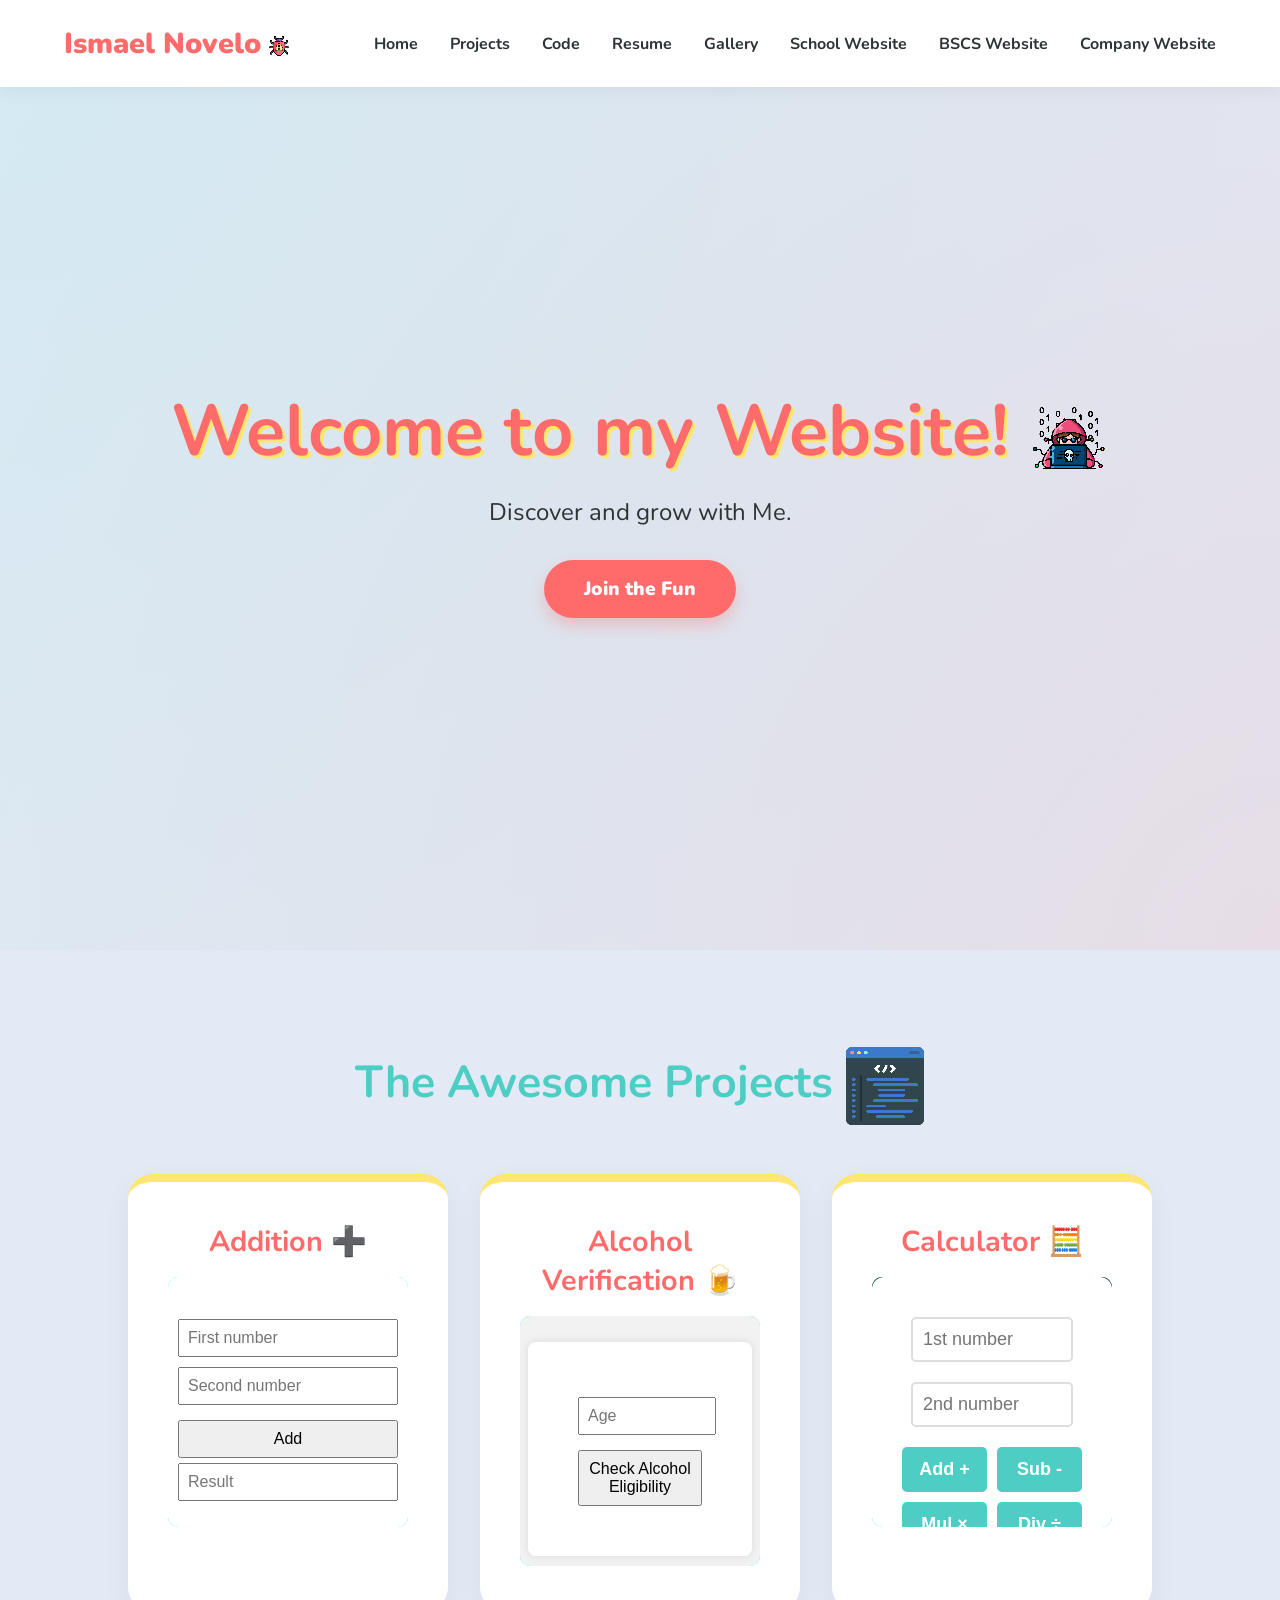
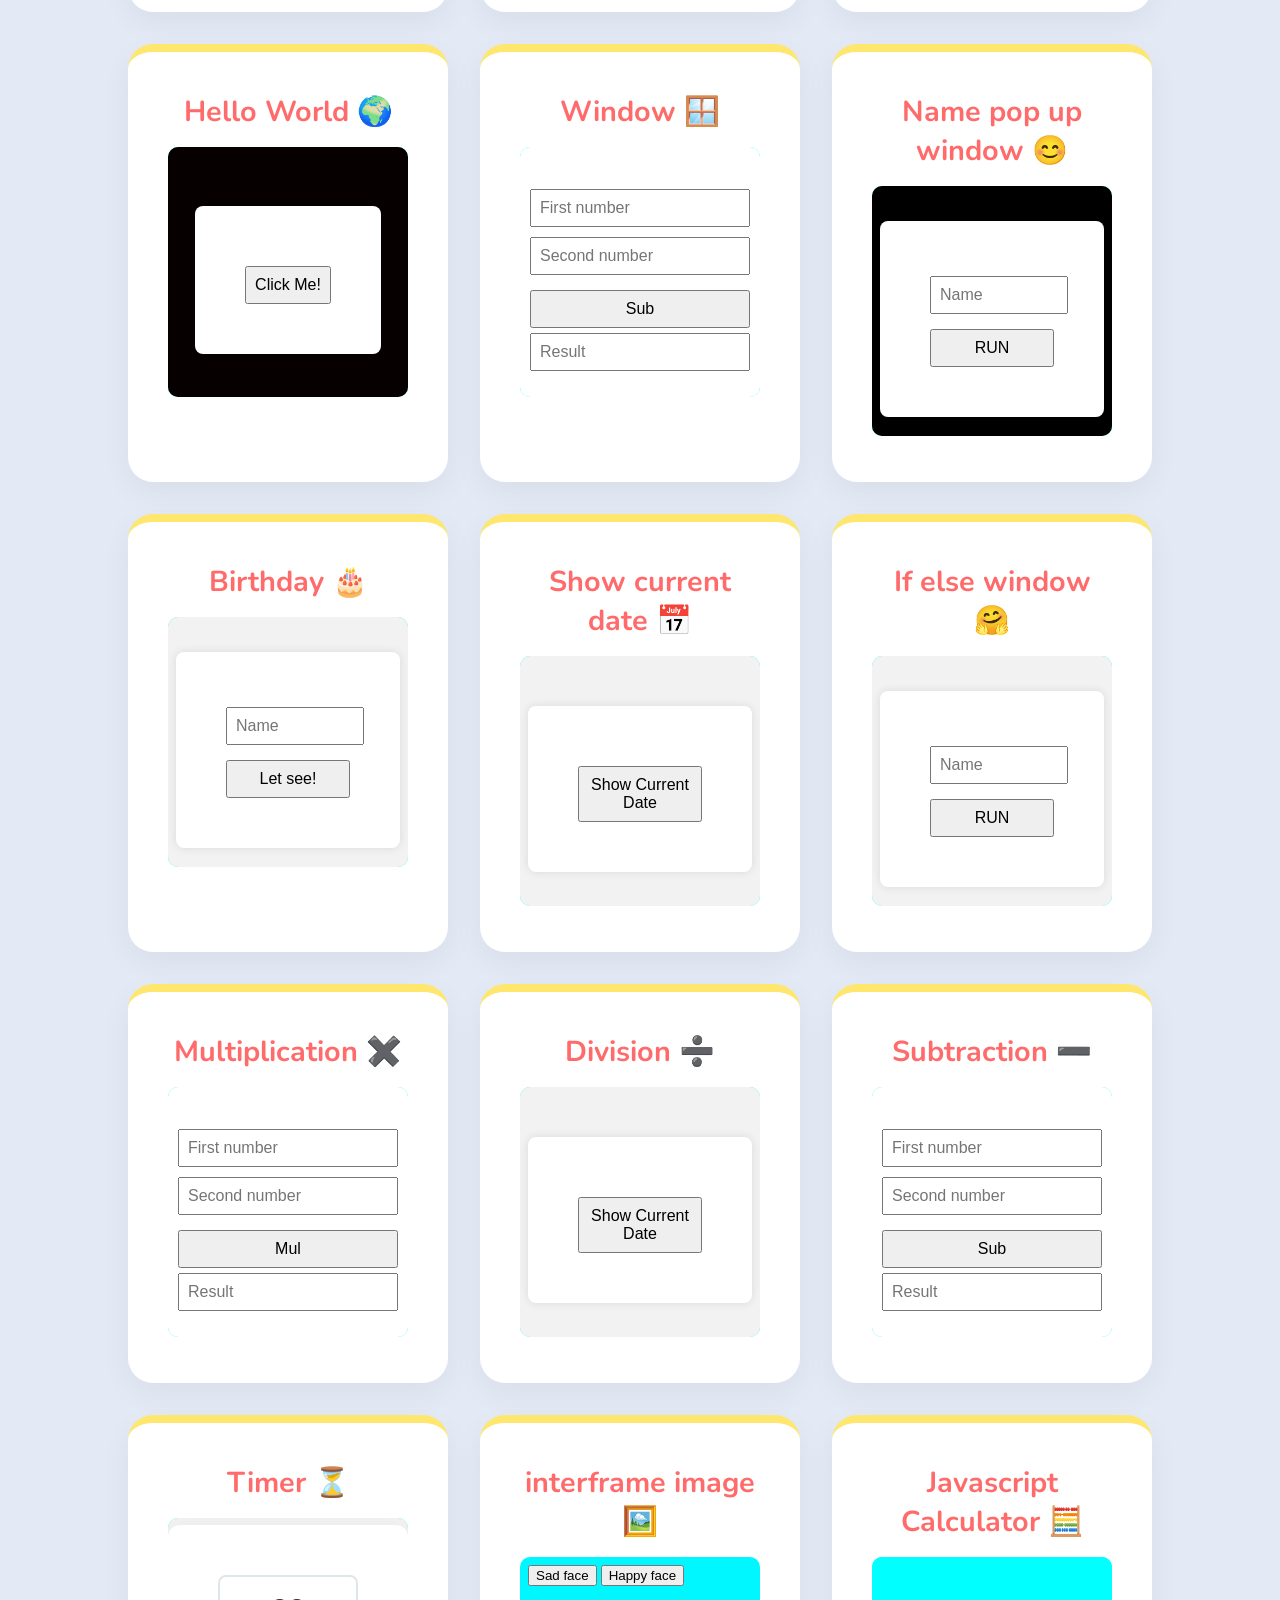
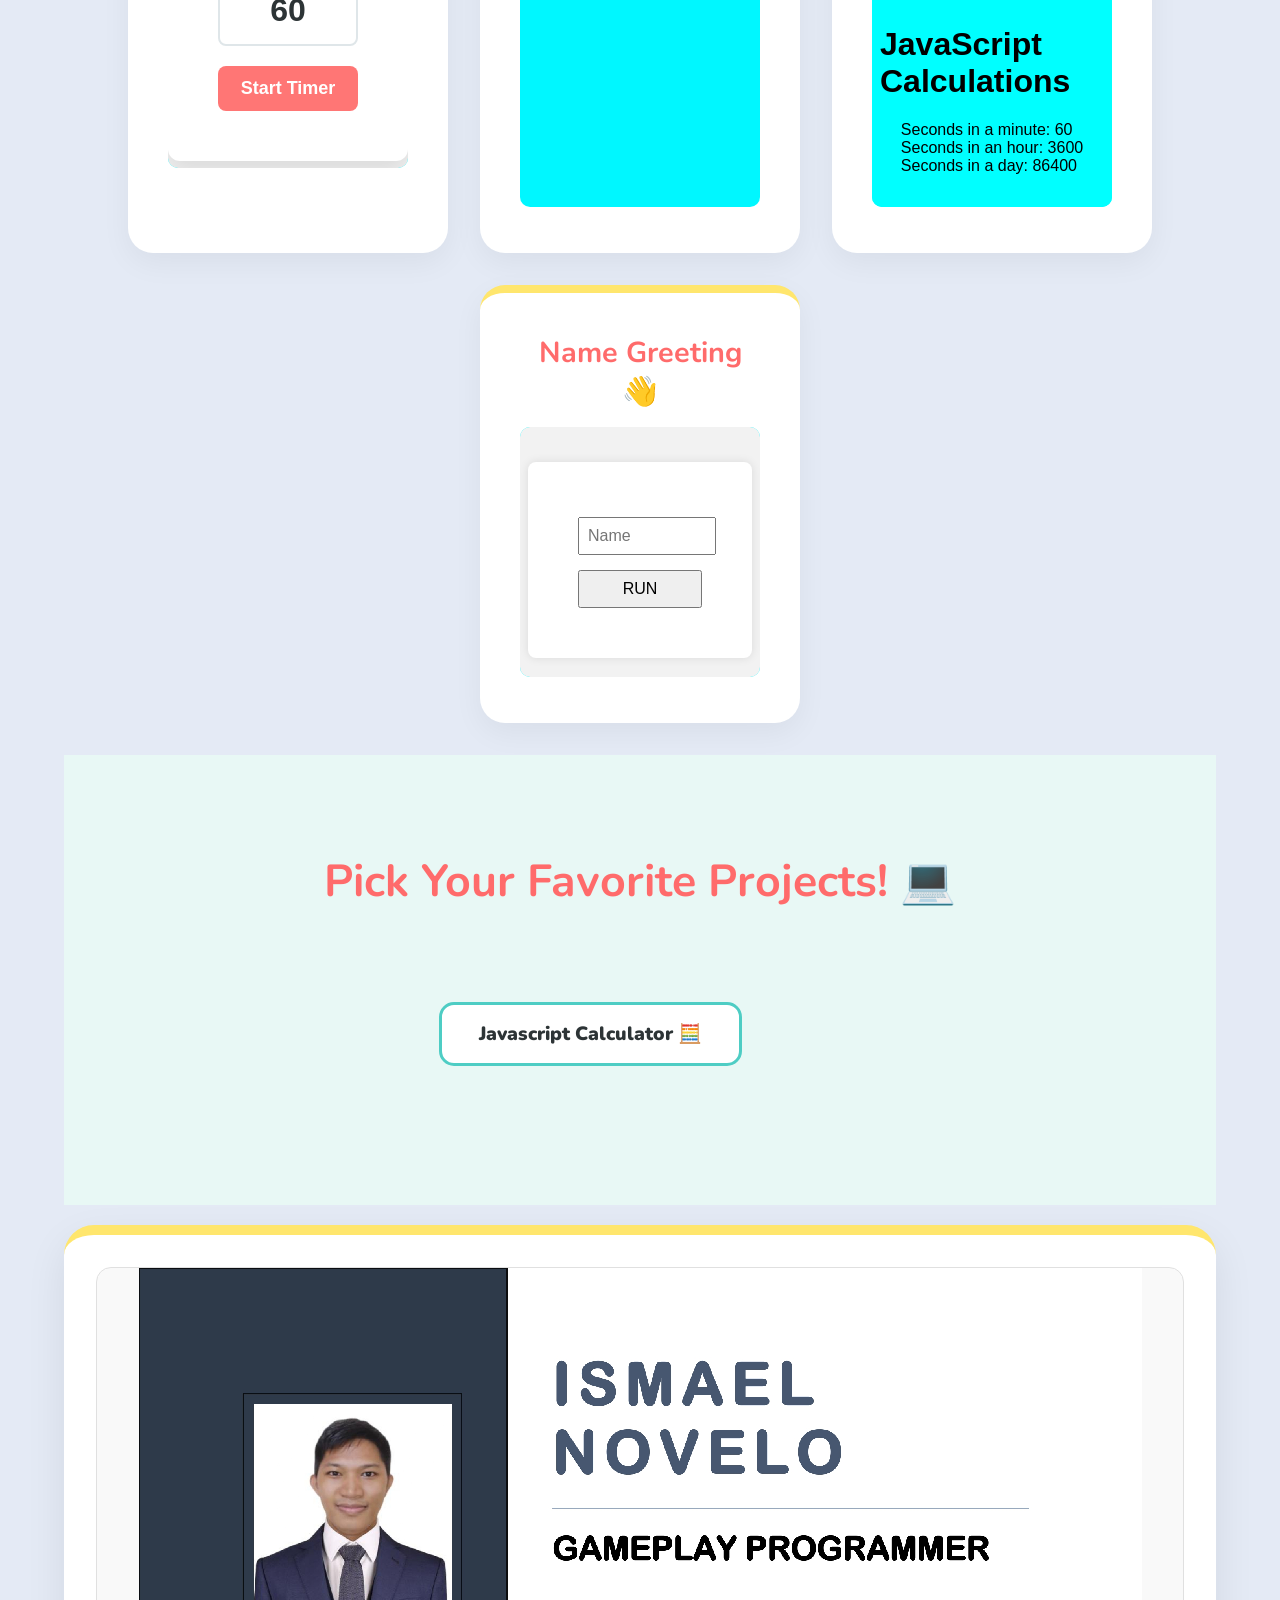
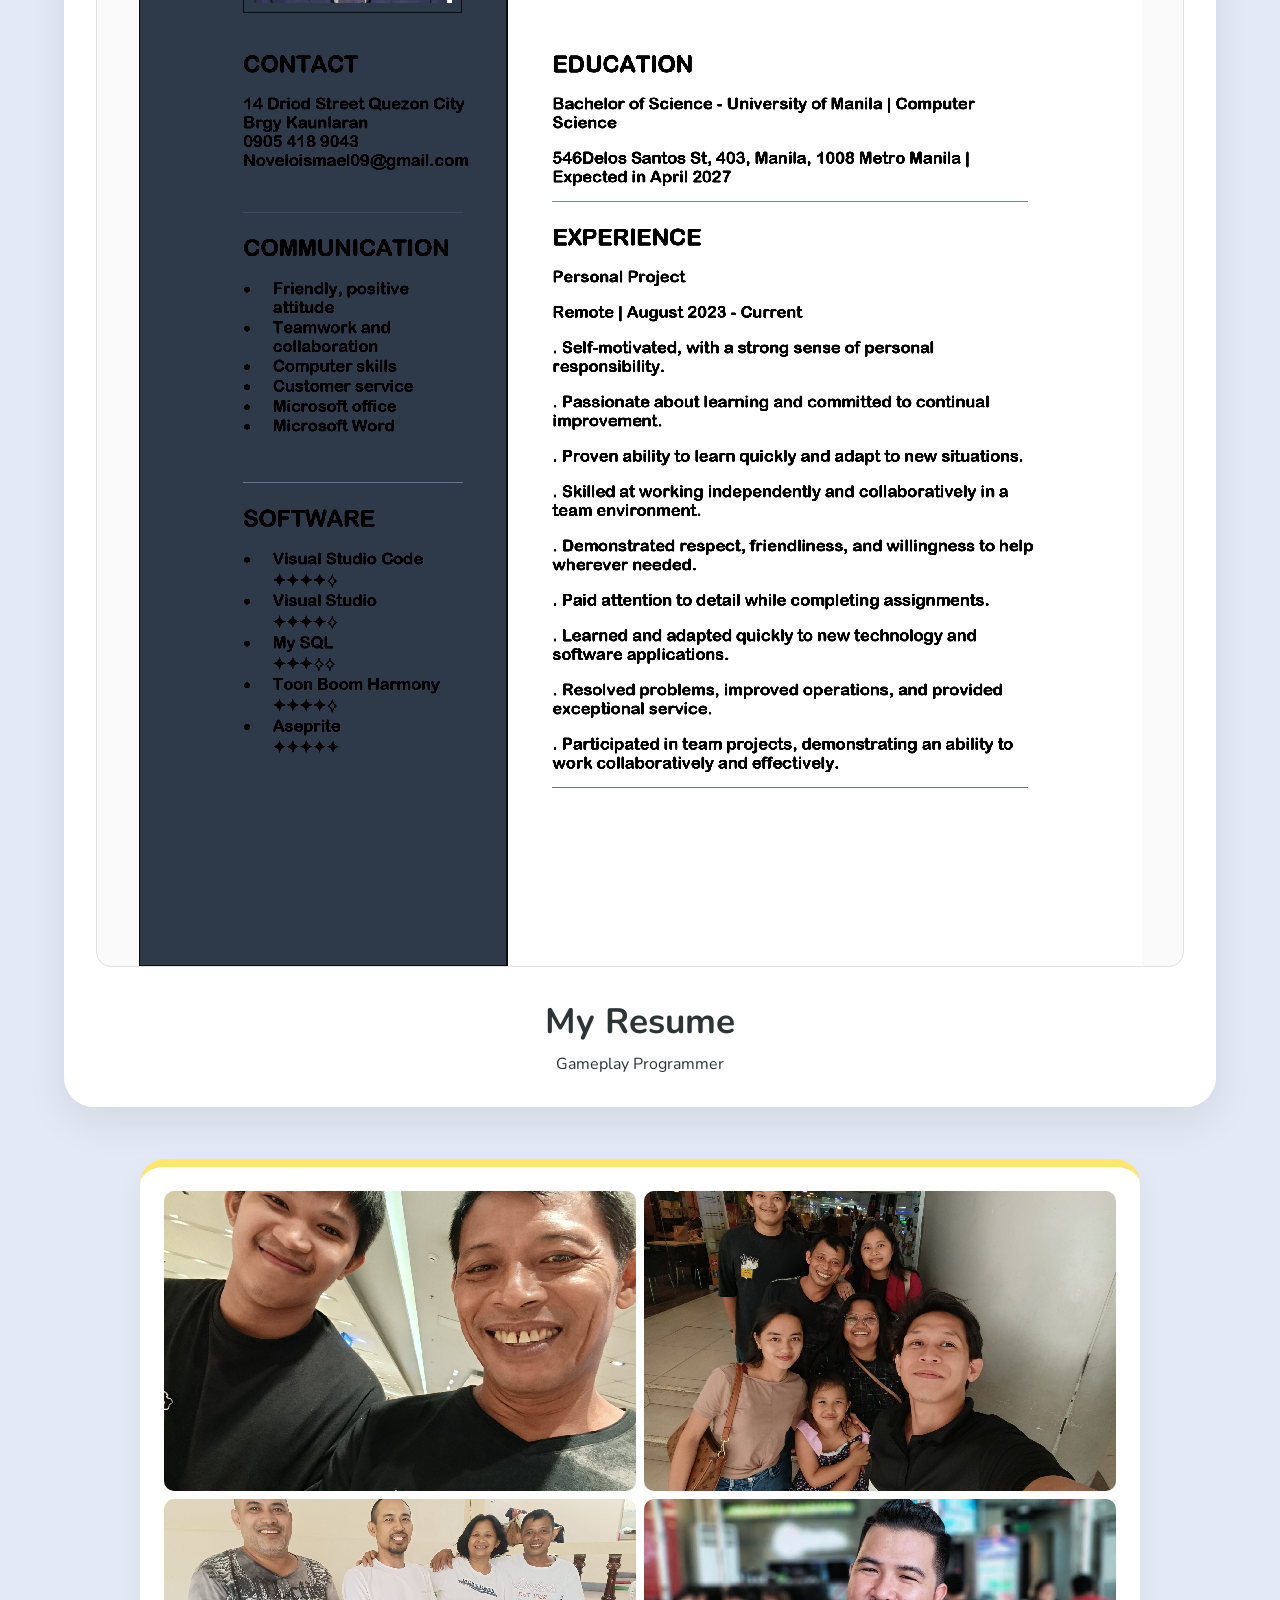
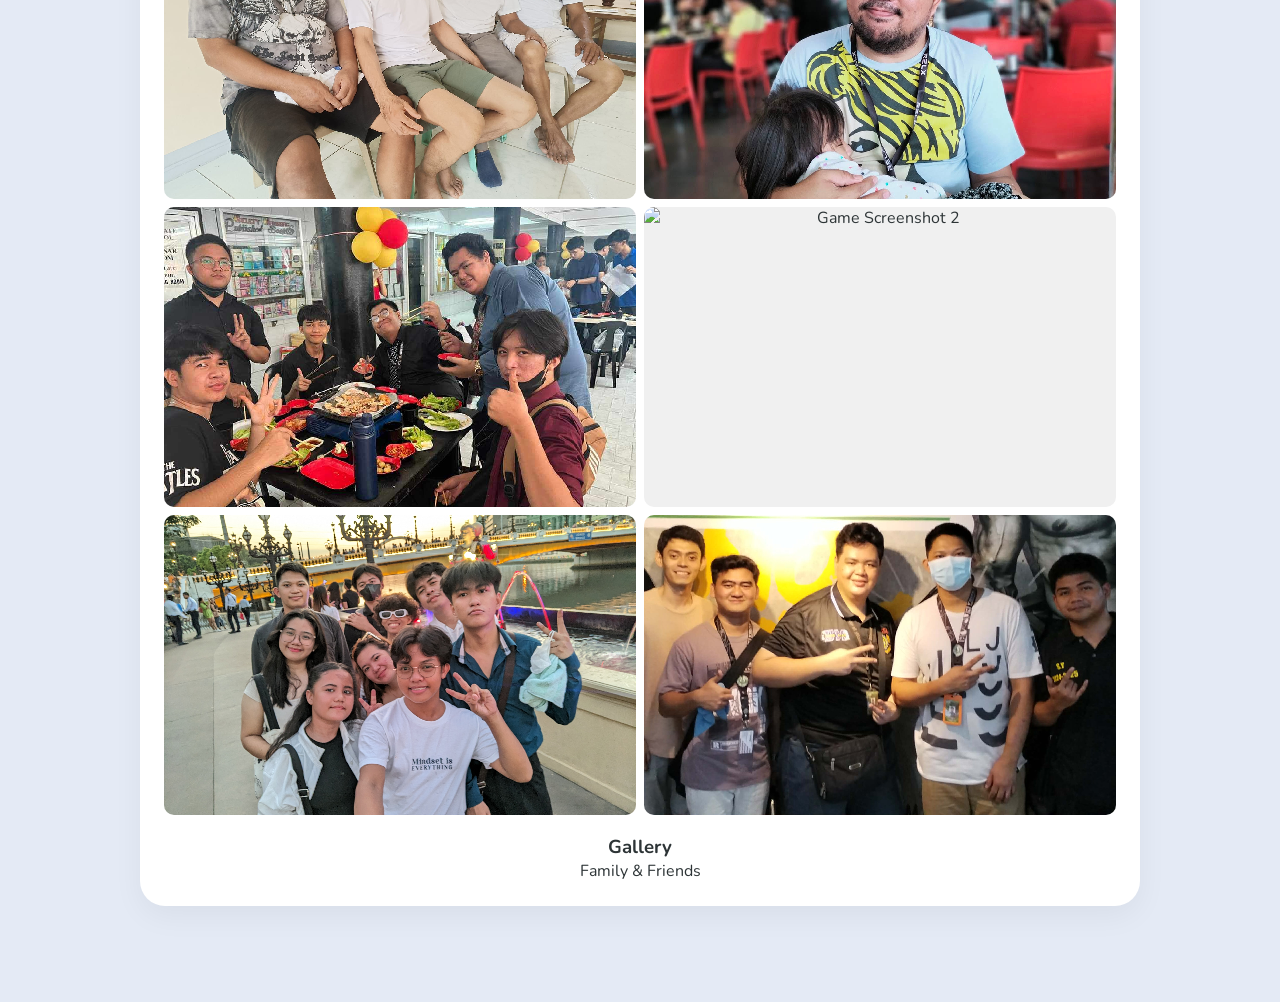
==== commit 37a856dd: "Update index.html" ====
--- a/personal/index.html
+++ b/personal/index.html
@@ -694,60 +694,63 @@
         <iframe class="preview"></iframe>
 
   <textarea class="card-code" style="display:none;">
-<!DOCTYPE html>
-<html lang="en">
-<head>
-    <meta charset="UTF-8">
-    <meta name="viewport" content="width=device-width, initial-scale=1.0">
-    <title>Document</title>
-    <style>
-        body {
-            font-family: Arial, sans-serif;
-            background: #f2f2f2;
-            display: flex;
-            justify-content: center;
-            align-items: center;
-            height: 100vh;
-        }
-
-        .name {
-            background: white;
-            padding: 50px;
-            border-radius: 8px;
-            box-shadow: 0 0 10px rgba(0,0,0,0.1);
-        }
-
-        input {
-            width: 95%;
-            padding: 8px;
-            margin: 5px 0;
-            font-size: 16px;
-        }
-
-        button {
-            width: 100%;
-            padding: 8px;
-            margin-top: 10px;
-            font-size: 16px;
-            cursor: pointer;
-        }
-    </style>
-</head>
-<body>
-    <div class = "name">
-        <input type=" text" id="name" placeholder="Name">
-        <button onclick="RUN()">RUN</button>
-    </div>
-    <script>
-      function RUN(){
-        let name = document.getElementById("name").value;
-        
-            alert("Hello " + name + "! Nice to meet you!");
-        
-       
-    }
-    </script>
-</body>
+<!doctype html>
+<html lang="en">
+  <head>
+    <meta charset="UTF-8" />
+    <meta name="viewport" content="width=device-width, initial-scale=1.0" />
+    <title></title>
+
+    <style>
+      body {
+        font-family: Arial, sans-serif;
+        background: #000000;
+        display: flex;
+        justify-content: center;
+        align-items: center;
+        height: 100vh;
+      }
+
+      .calculator {
+        background: white;
+        padding: 50px;
+        border-radius: 8px;
+        box-shadow: 0 0 10px rgba(0, 0, 0, 0.1);
+      }
+
+      input {
+        width: 200px;
+        padding: 8px;
+        margin: 5px 0;
+        font-size: 16px;
+      }
+
+      button {
+        width: 100%;
+        padding: 8px;
+        margin-top: 10px;
+        font-size: 16px;
+        cursor: pointer;
+      }
+    </style>
+  </head>
+
+  <body>
+    <div class="calculator">
+      <input type="text" id="num1" placeholder="First number" />
+      <input type="text" id="num2" placeholder="Second number" />
+      <button onclick="add()">Mul</button>
+      <input type="text" id="result" placeholder="Result" readonly />
+    </div>
+
+    <script>
+      function add() {
+        let n1 = Number(document.getElementById("num1").value);
+        let n2 = Number(document.getElementById("num2").value);
+        document.getElementById("result").value = n1 * n2;
+      }
+    </script>
+  </body>
 </html>
 
 
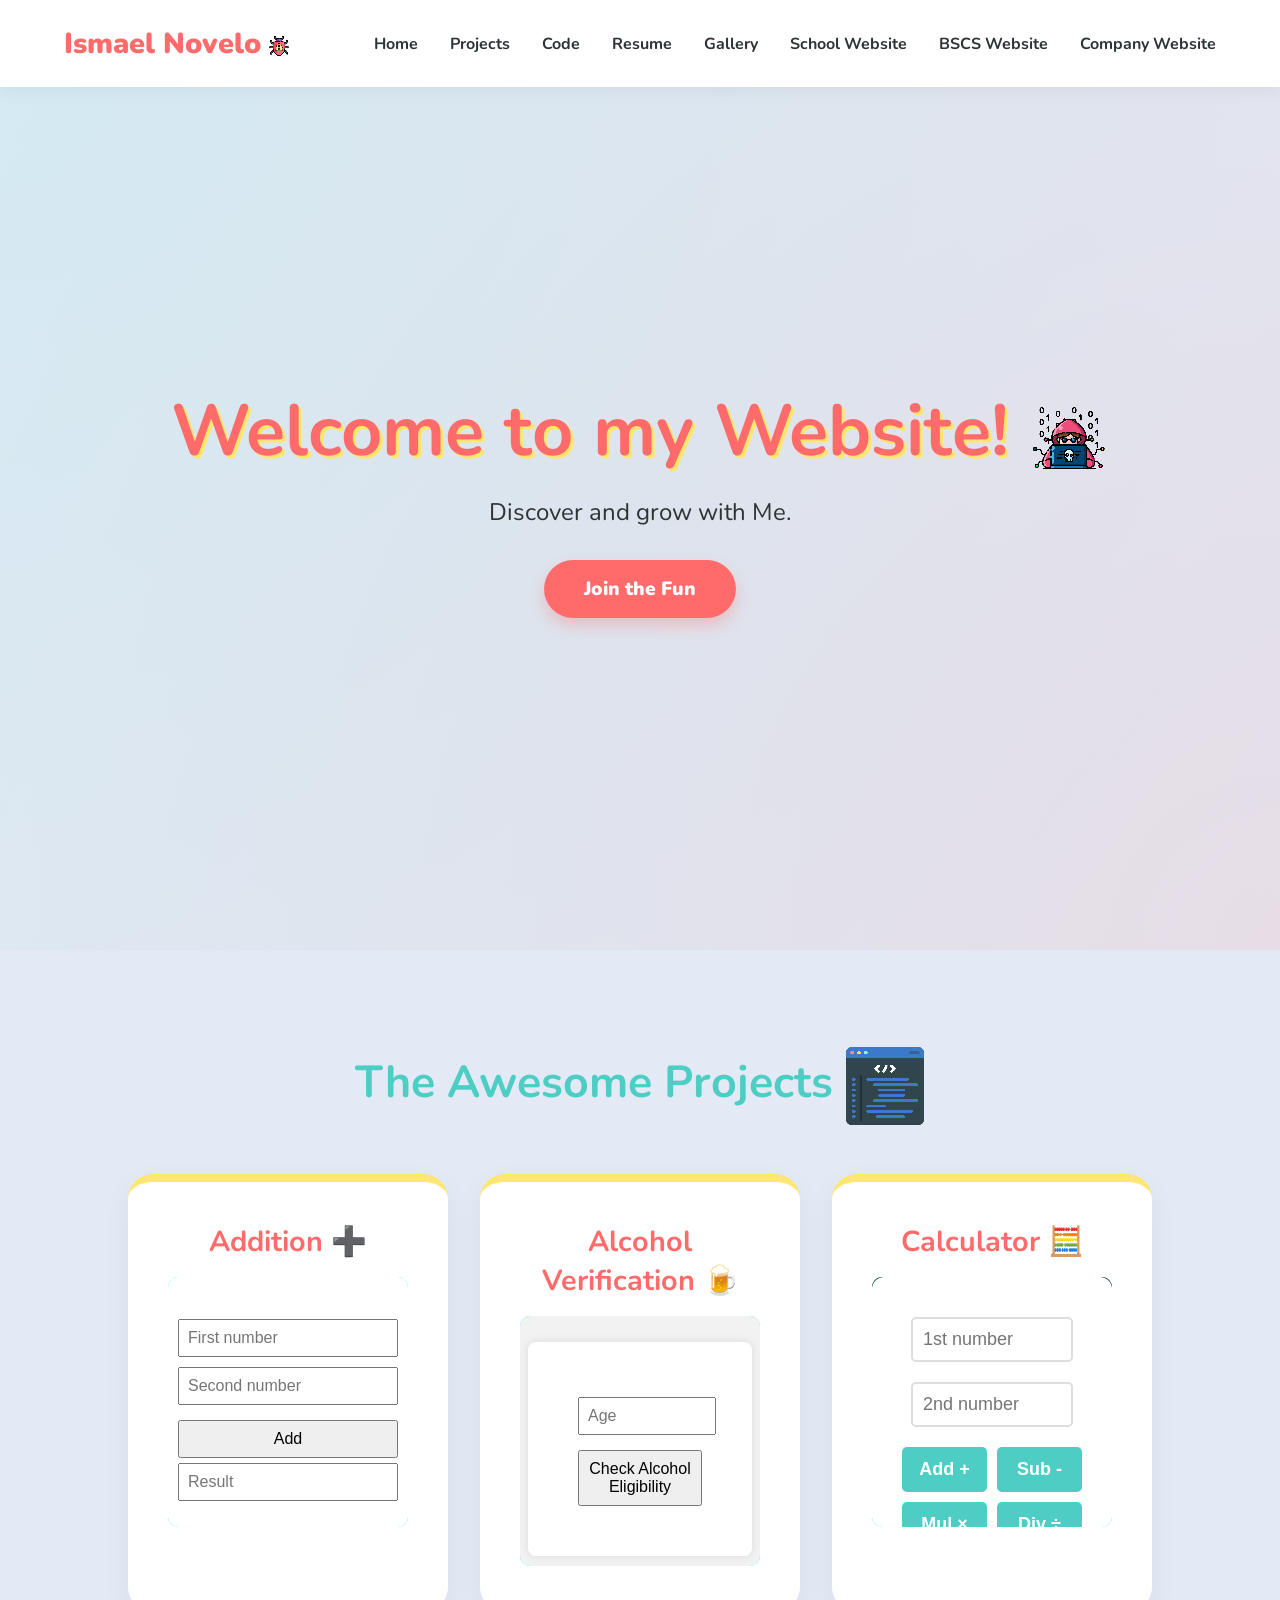
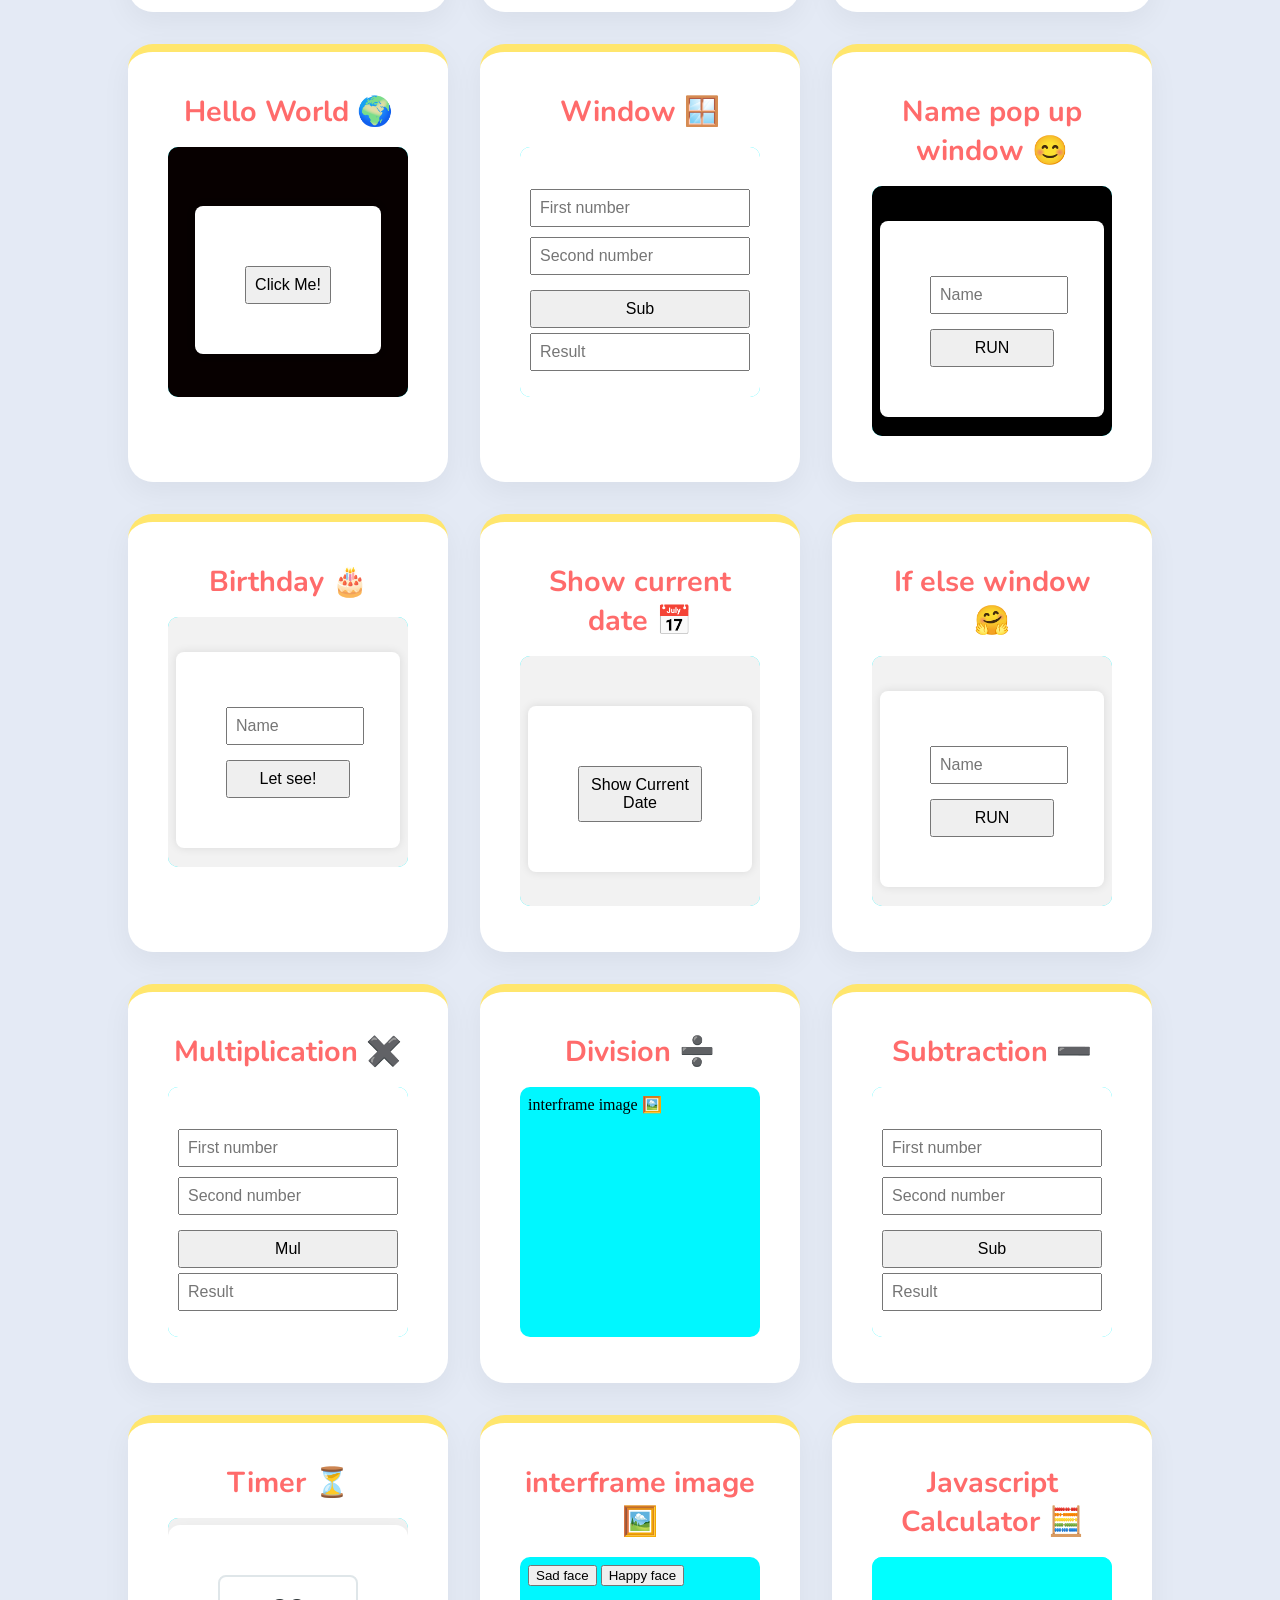
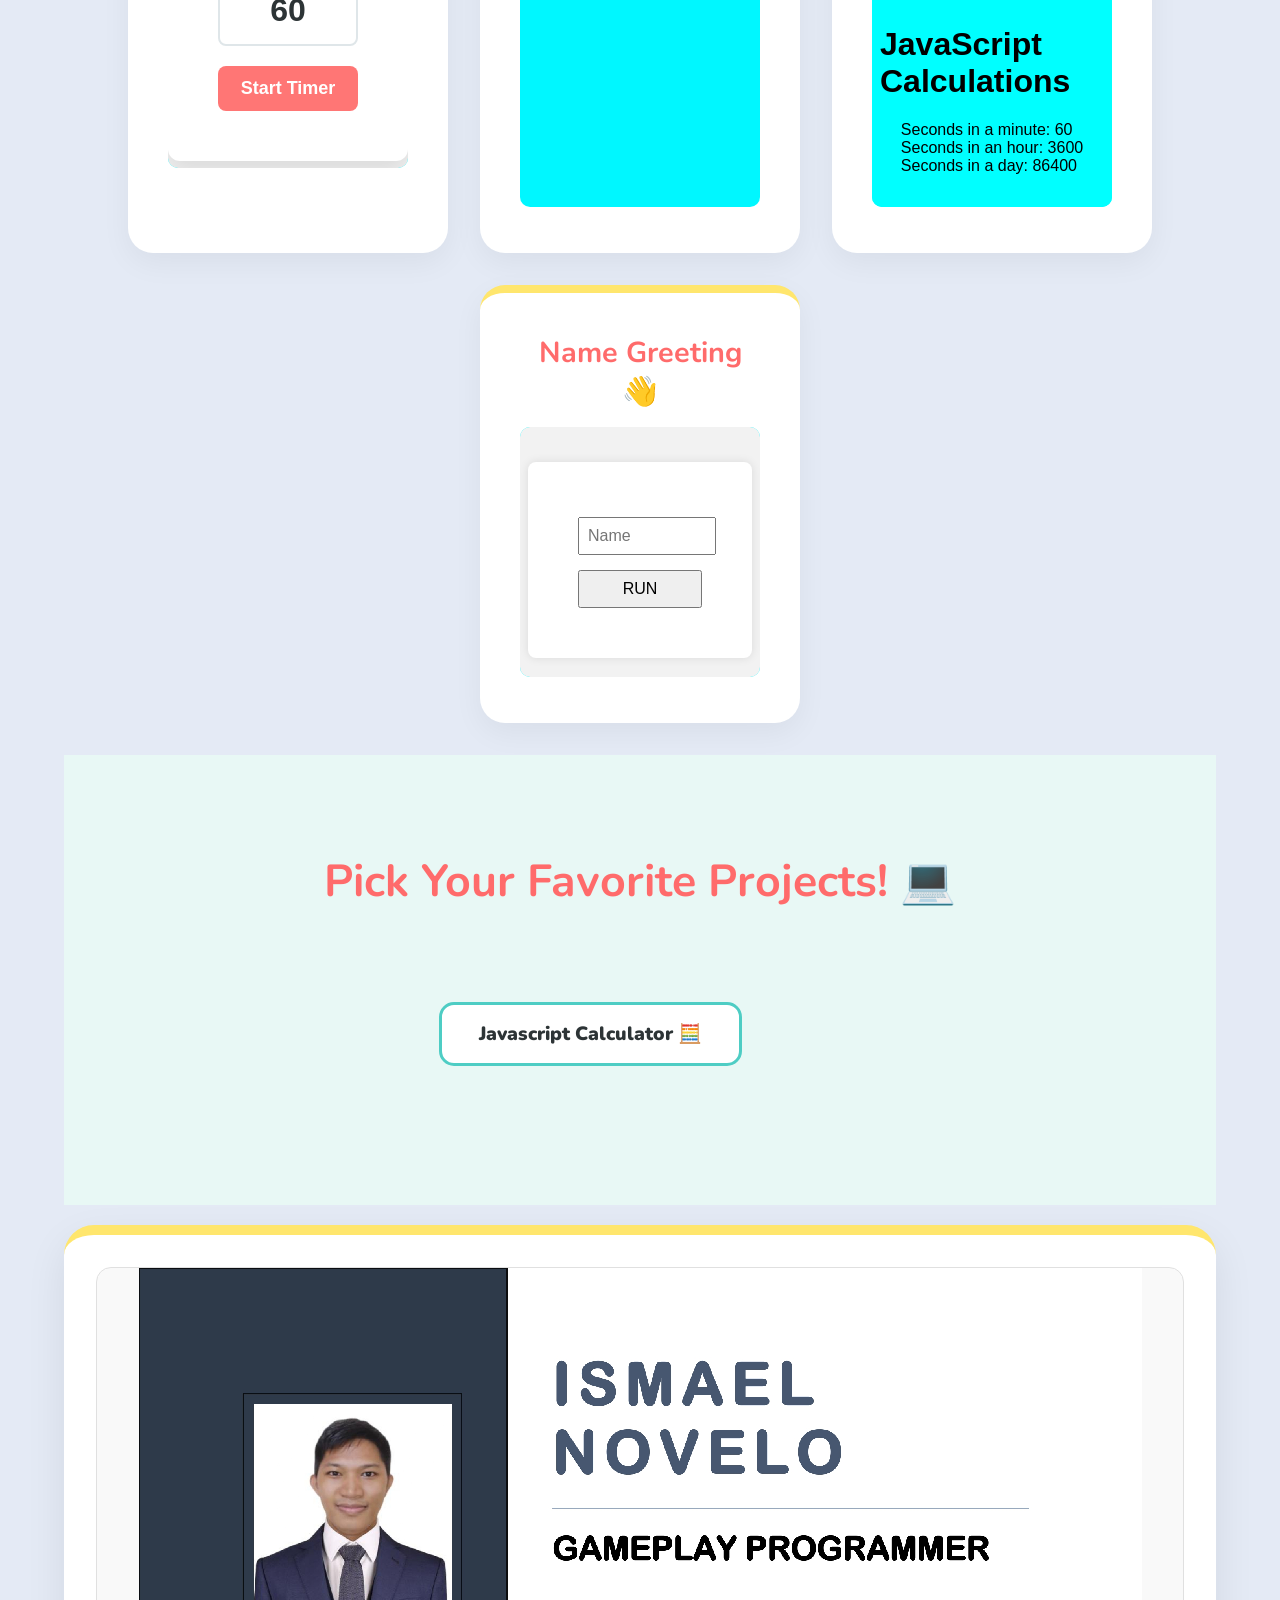
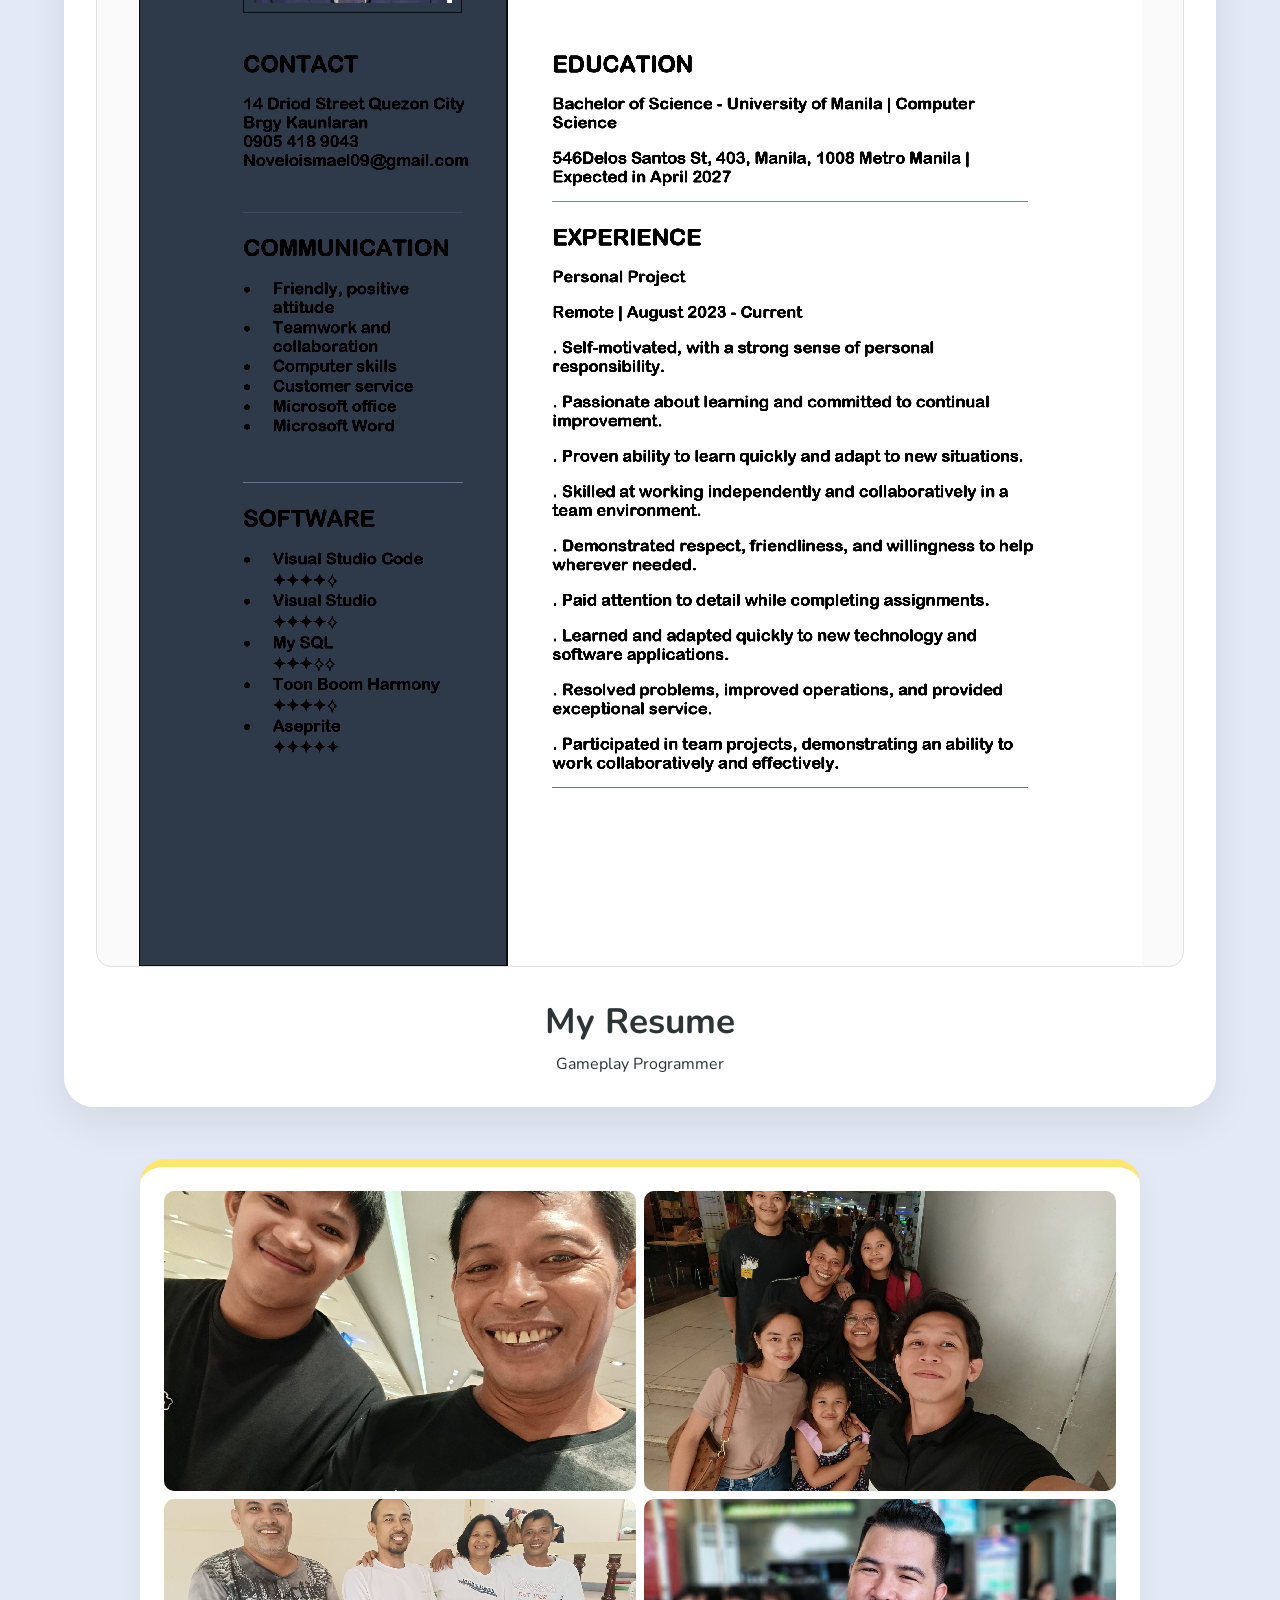
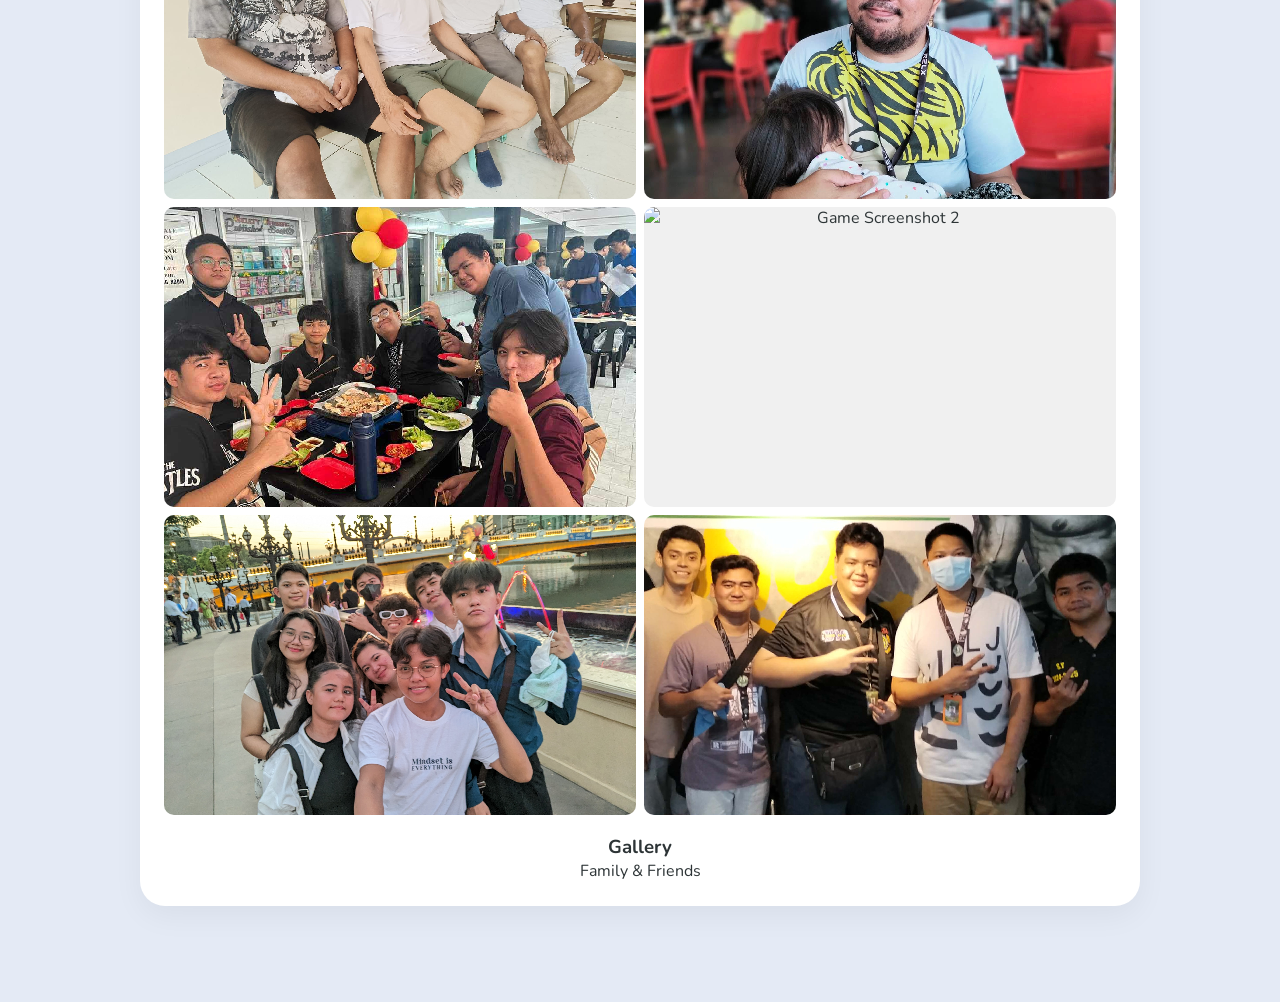
==== commit a94e3070: "Update index.html" ====
--- a/personal/index.html
+++ b/personal/index.html
@@ -764,50 +764,8 @@
         <iframe class="preview"></iframe>
 
   <textarea class="card-code" style="display:none;">
-<!DOCTYPE html>
-<html lang="en">
-<head>
-    <meta charset="UTF-8">
-    <meta name="viewport" content="width=device-width, initial-scale=1.0">
-    <title>Document</title>
-    <style>
-        body {
-            font-family: Arial, sans-serif;
-            background: #f2f2f2;
-            display: flex;
-            justify-content: center;
-            align-items: center;
-            height: 100vh;
-        }
-
-        .currentdate {
-            background: white;
-            padding: 50px;
-            border-radius: 8px;
-            box-shadow: 0 0 10px rgba(0,0,0,0.1);
-        }
-
-        button {
-            width: 100%;
-            padding: 8px;
-            margin-top: 10px;
-            font-size: 16px;
-            cursor: pointer;
-        }
-        </style>
-</head>
-<body>
-    <div class="currentdate">
-        <button onclick="showDate()">Show Current Date</button>
-    </div>
-    <script>
-        function showDate() {
-            let currentDate = new Date();
-            alert("Today is: " + currentDate.toDateString());
-        }
-    </script>
-</body>
-</html>
+interframe image 🖼️
+
   </textarea>
 </div>
 
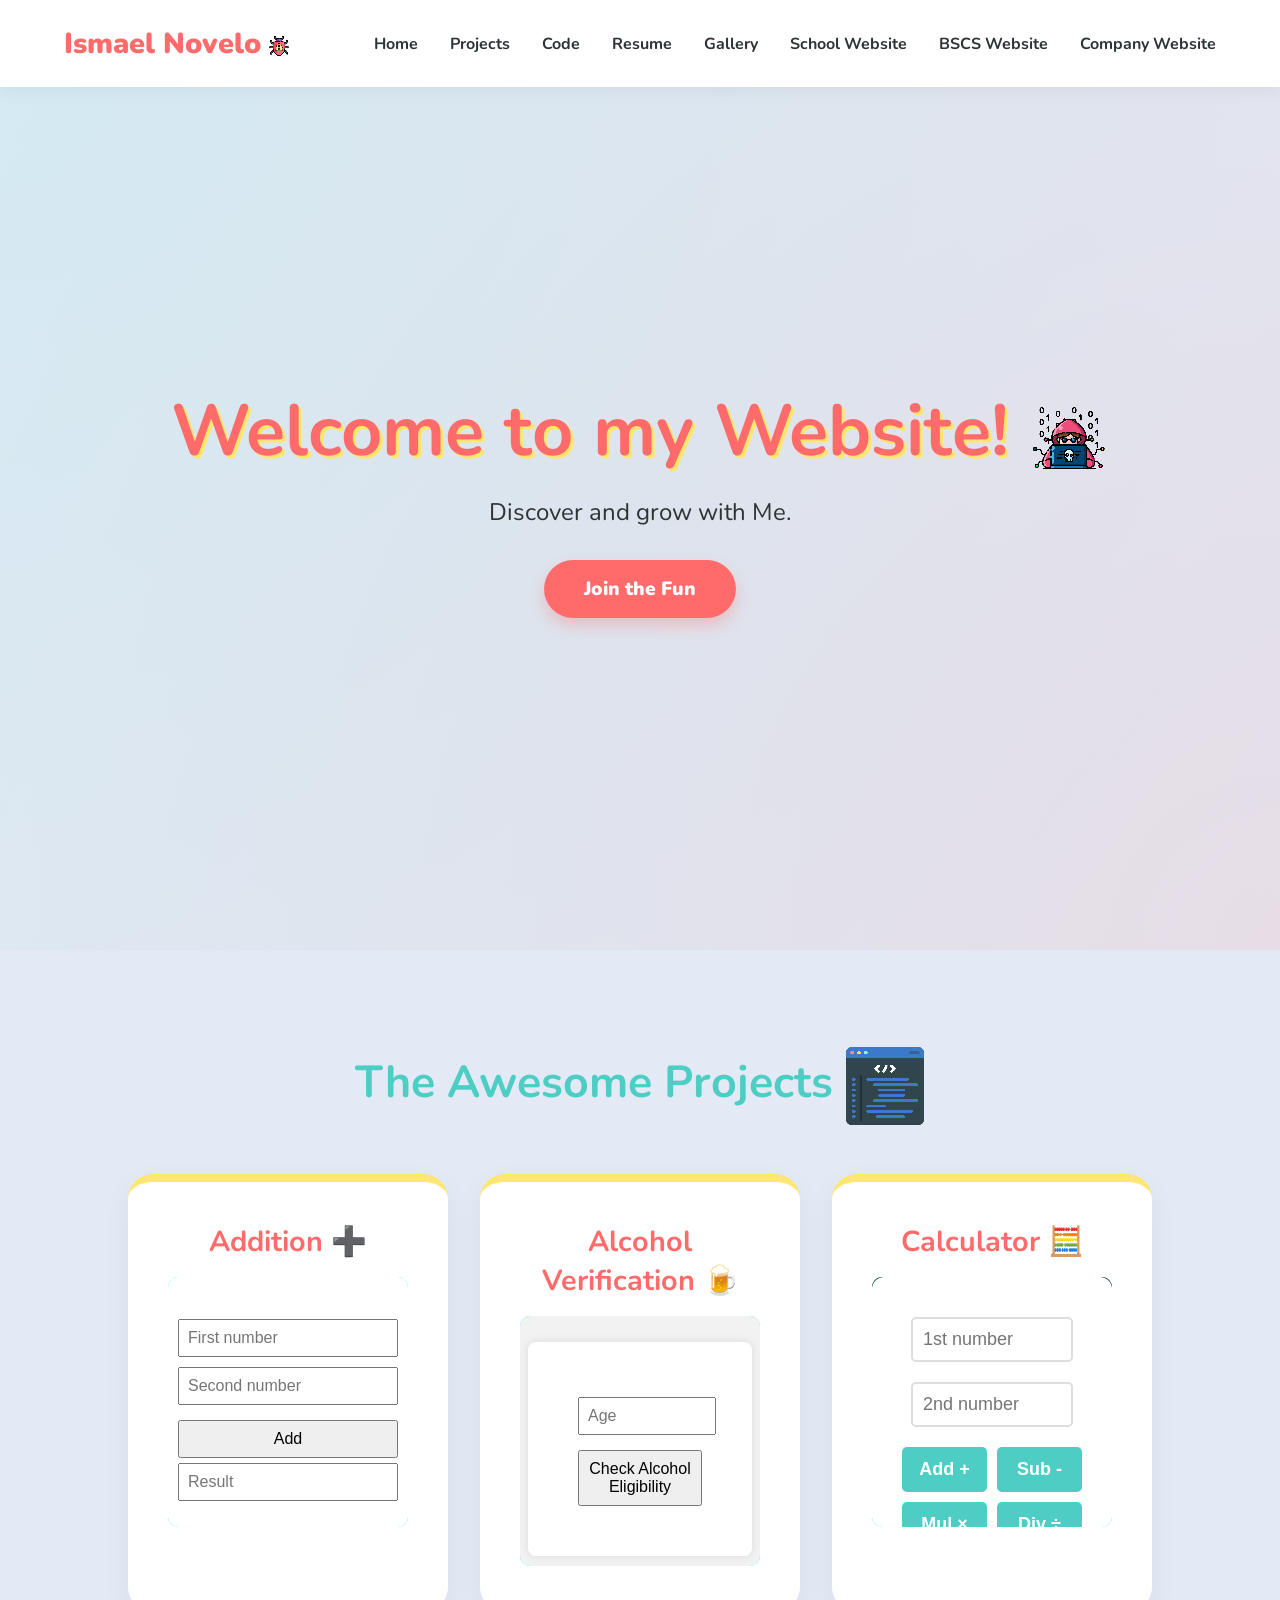
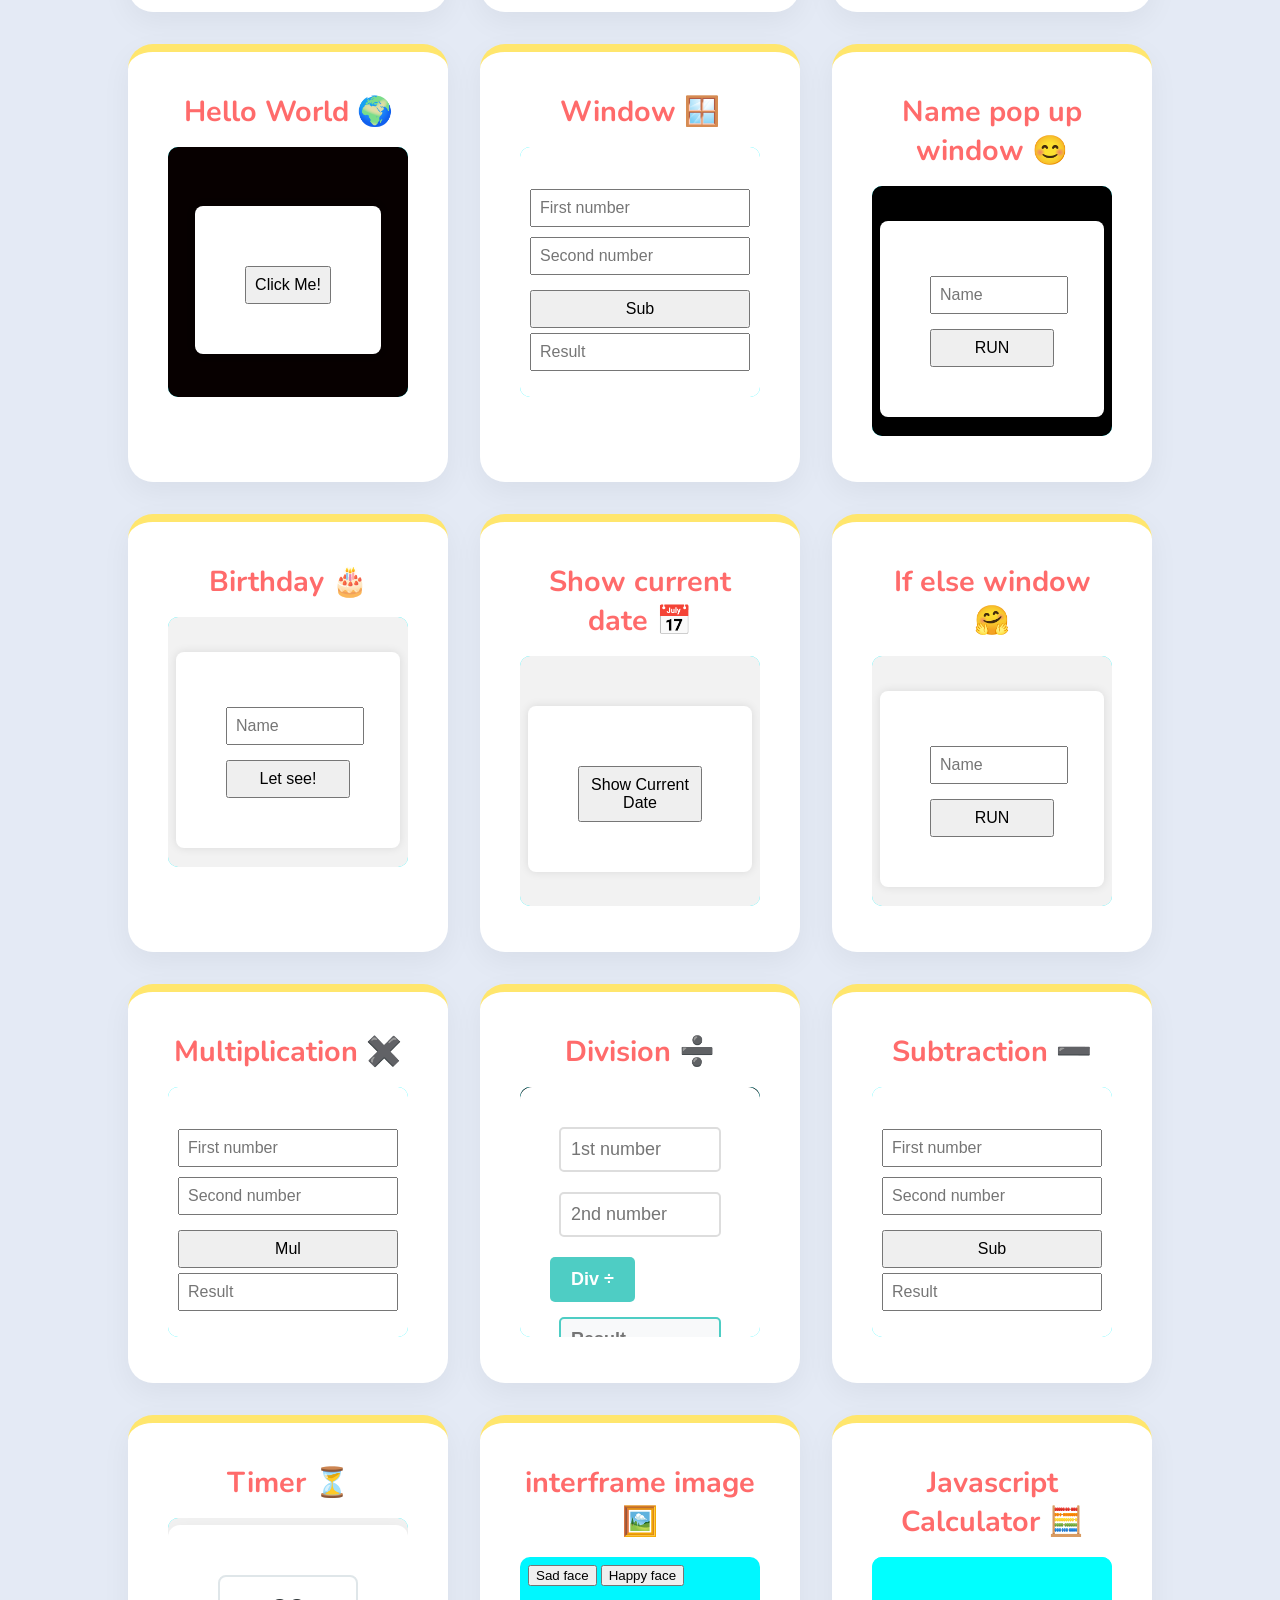
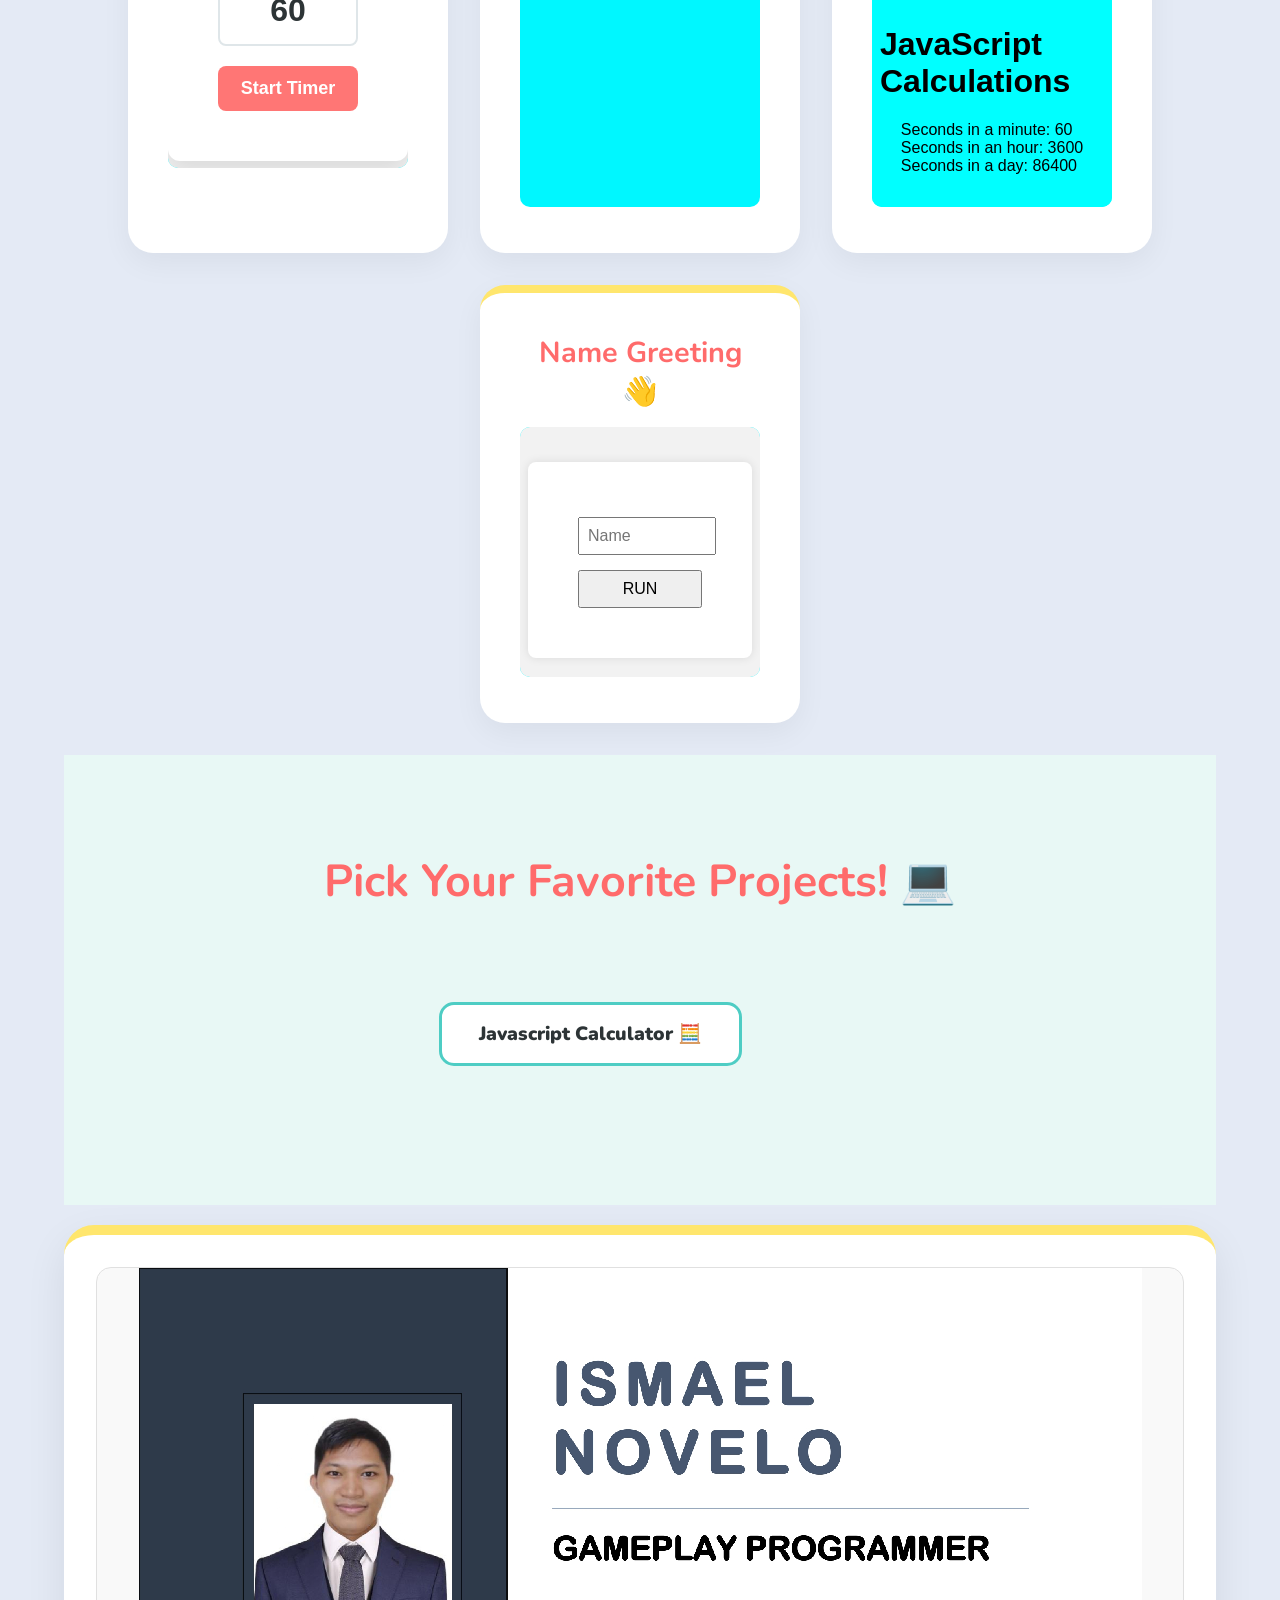
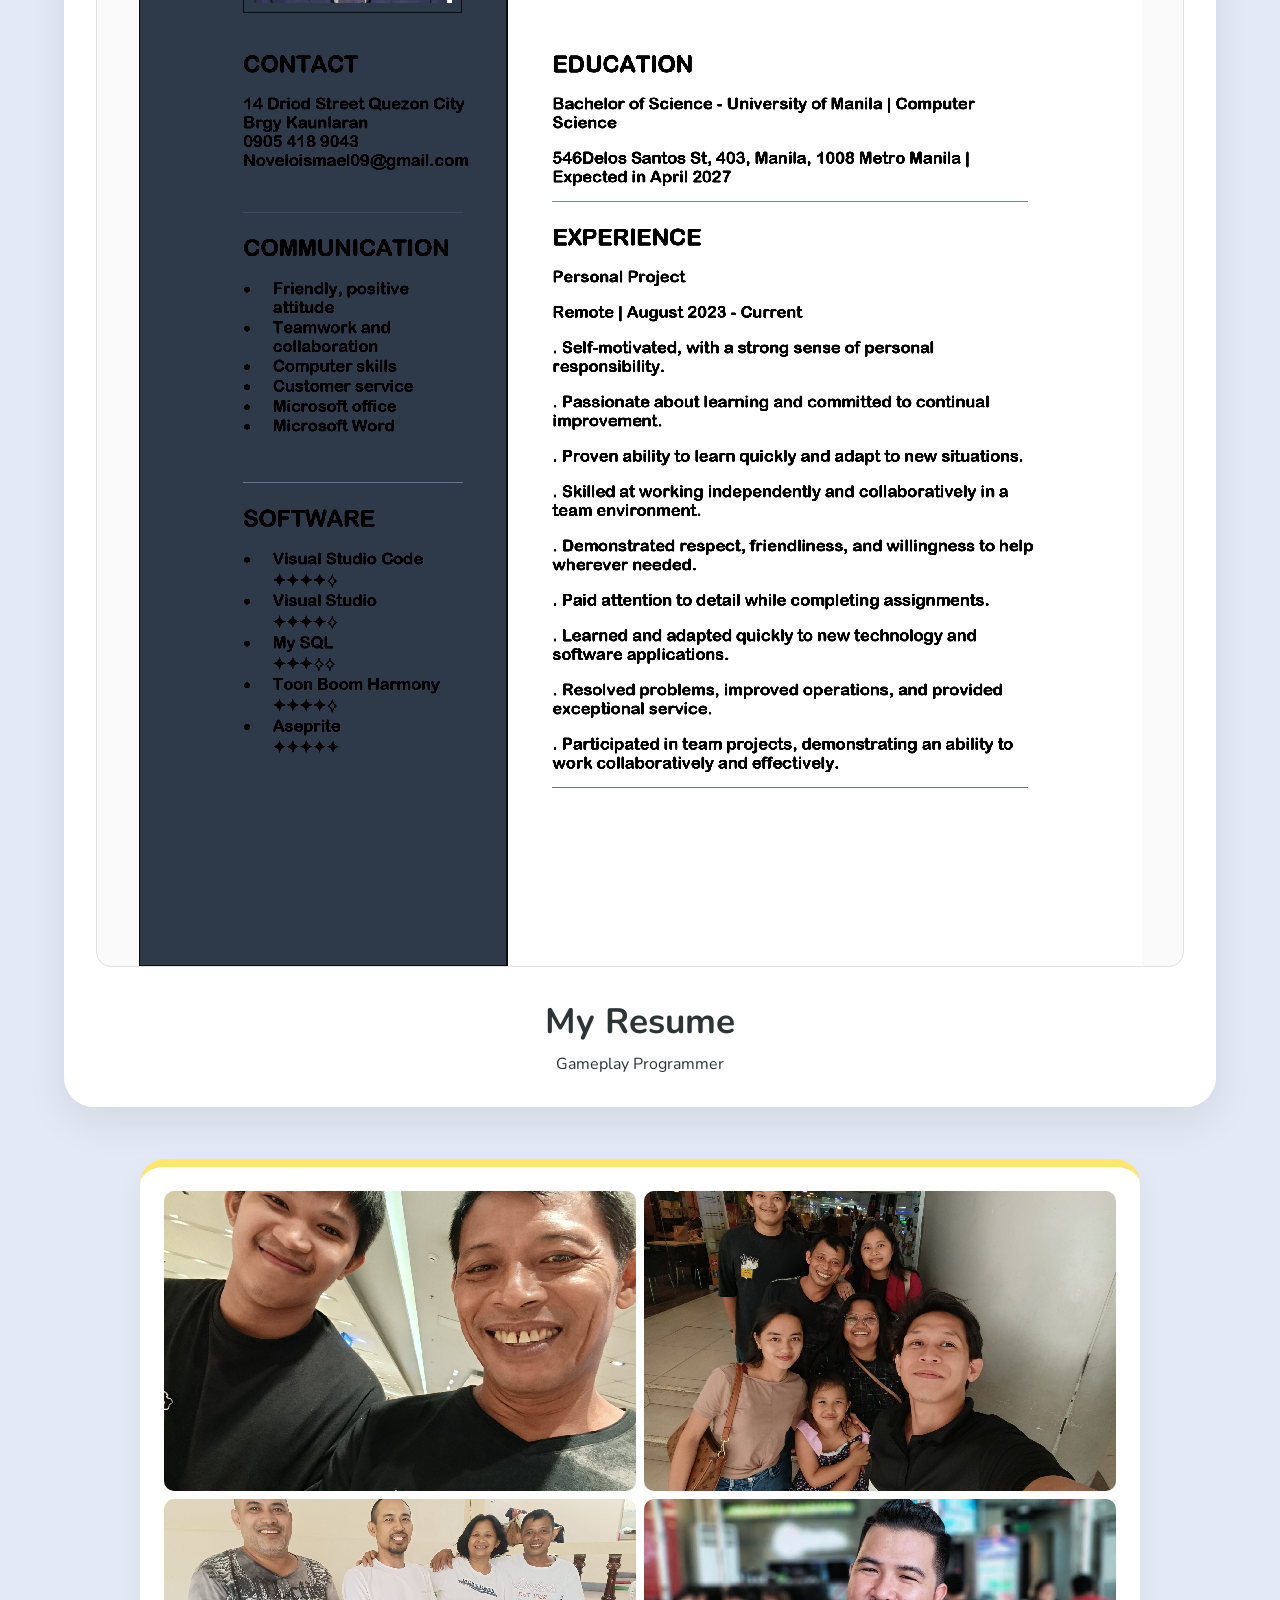
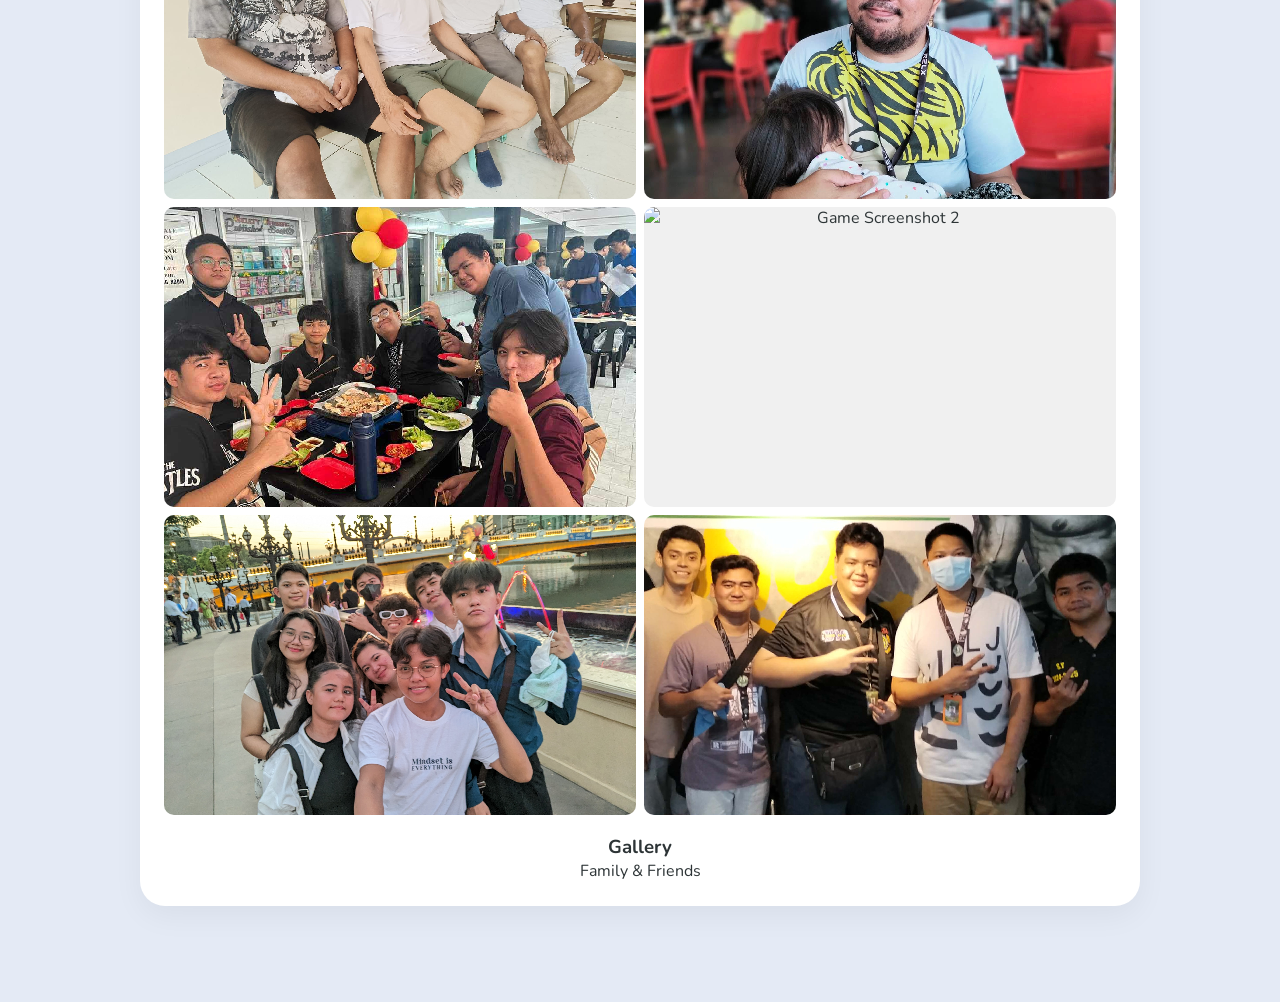
==== commit 5b22d723: "Update index.html" ====
--- a/personal/index.html
+++ b/personal/index.html
@@ -764,7 +764,125 @@
         <iframe class="preview"></iframe>
 
   <textarea class="card-code" style="display:none;">
-interframe image 🖼️
+<!DOCTYPE html>
+<html lang="en">
+<head>
+    <meta charset="UTF-8">
+    <meta name="viewport" content="width=device-width, initial-scale=1.0">
+    <title>Multi-Function Calculator</title>
+
+    <style>
+        body {
+            font-family: Arial, sans-serif;
+            background: #000000;
+            display: flex;
+            justify-content: center;
+            align-items: center;
+            height: 100vh;
+            margin: 0;
+            height: 0%;
+        }
+
+        .calculator {
+            background: white;
+            padding: 30px;
+            border-radius: 12px;
+            box-shadow: 0 0 20px rgba(255,255,255,0.2);
+            text-align: center;
+        }
+
+        input {
+            width: 90%;
+            padding: 10px;
+            margin: 10px 0;
+            font-size: 18px;
+            border: 2px solid #ddd;
+            border-radius: 5px;
+            box-sizing: border-box;
+        }
+
+        /* Grid for the operation buttons */
+        .buttons-grid {
+            display: grid;
+            grid-template-columns: 1fr 1fr;
+            gap: 10px;
+            margin-top: 10px;
+        }
+
+        button {
+            padding: 12px;
+            font-size: 18px;
+            font-weight: bold;
+            cursor: pointer;
+            border: none;
+            border-radius: 5px;
+            background-color: #4ECDC4;
+            color: white;
+            transition: background 0.2s;
+        }
+
+        button:hover {
+            background-color: #45b7ae;
+        }
+
+        /* Result field styling */
+        #result {
+            background-color: #f8f9fa;
+            border-color: #4ECDC4;
+            color: #2d3436;
+            font-weight: bold;
+            margin-top: 15px;
+        }
+    </style>
+</head>
+
+<body>
+
+    <div class="calculator">
+        <input type="number" id="num1" placeholder="1st number">
+        <input type="number" id="num2" placeholder="2nd number">
+        
+        <div class="buttons-grid">
+            
+            <button onclick="calc('div')">Div ÷</button>
+        </div>
+
+        <input type="text" id="result" placeholder="Result" readonly>
+    </div>
+
+    <script>
+        // One function to rule them all! 
+        function calc(operation) {
+            // Get values and convert to Numbers
+            let n1 = Number(document.getElementById("num1").value);
+            let n2 = Number(document.getElementById("num2").value);
+            let resField = document.getElementById("result");
+            let result;
+
+            // Logic for different operations
+            if (operation === 'add') {
+                result = n1 + n2;
+            } 
+            else if (operation === 'sub') {
+                result = n1 - n2;
+            } 
+            else if (operation === 'mul') {
+                result = n1 * n2;
+            } 
+            else if (operation === 'div') {
+                if (n2 === 0) {
+                    result = "Error: Div by 0";
+                } else {
+                    result = n1 / n2;
+                }
+            }
+
+            // Display the result
+            resField.value = result;
+        }
+    </script>
+</body>
+</html>
 
   </textarea>
 </div>
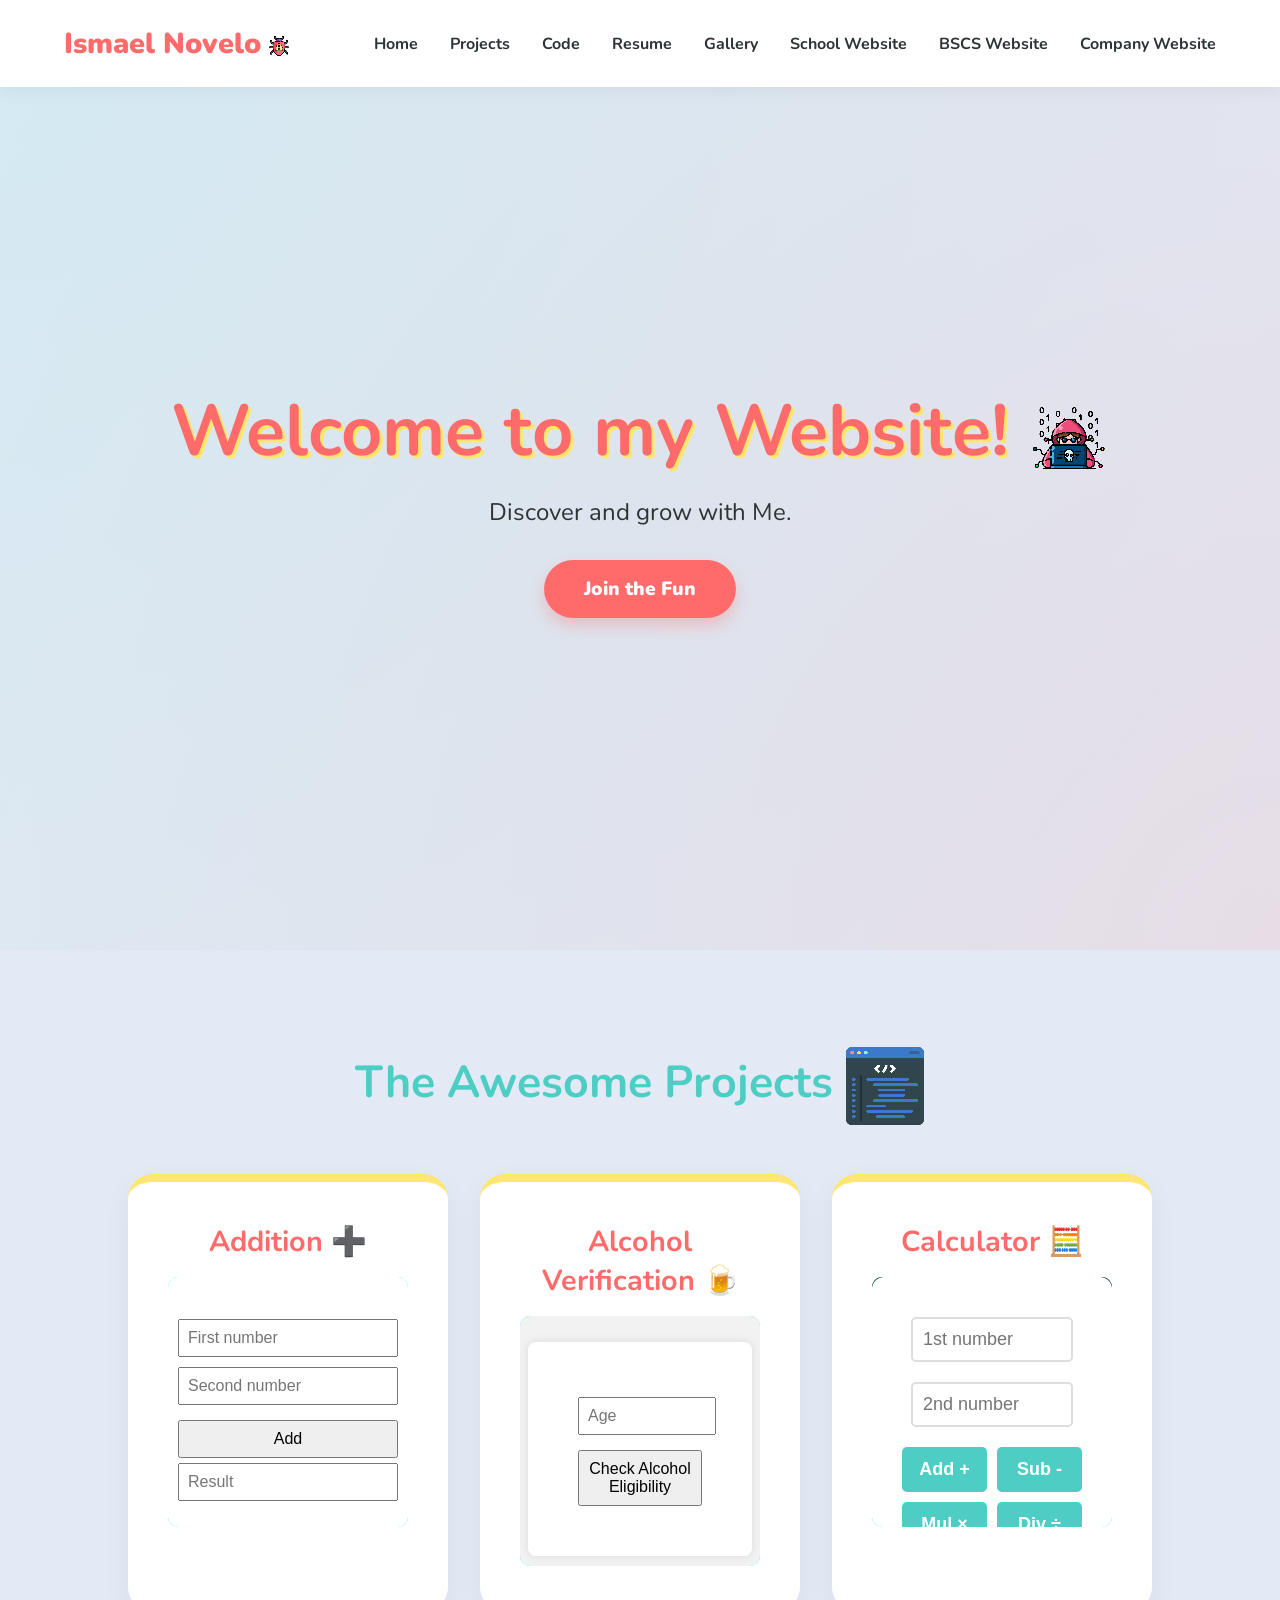
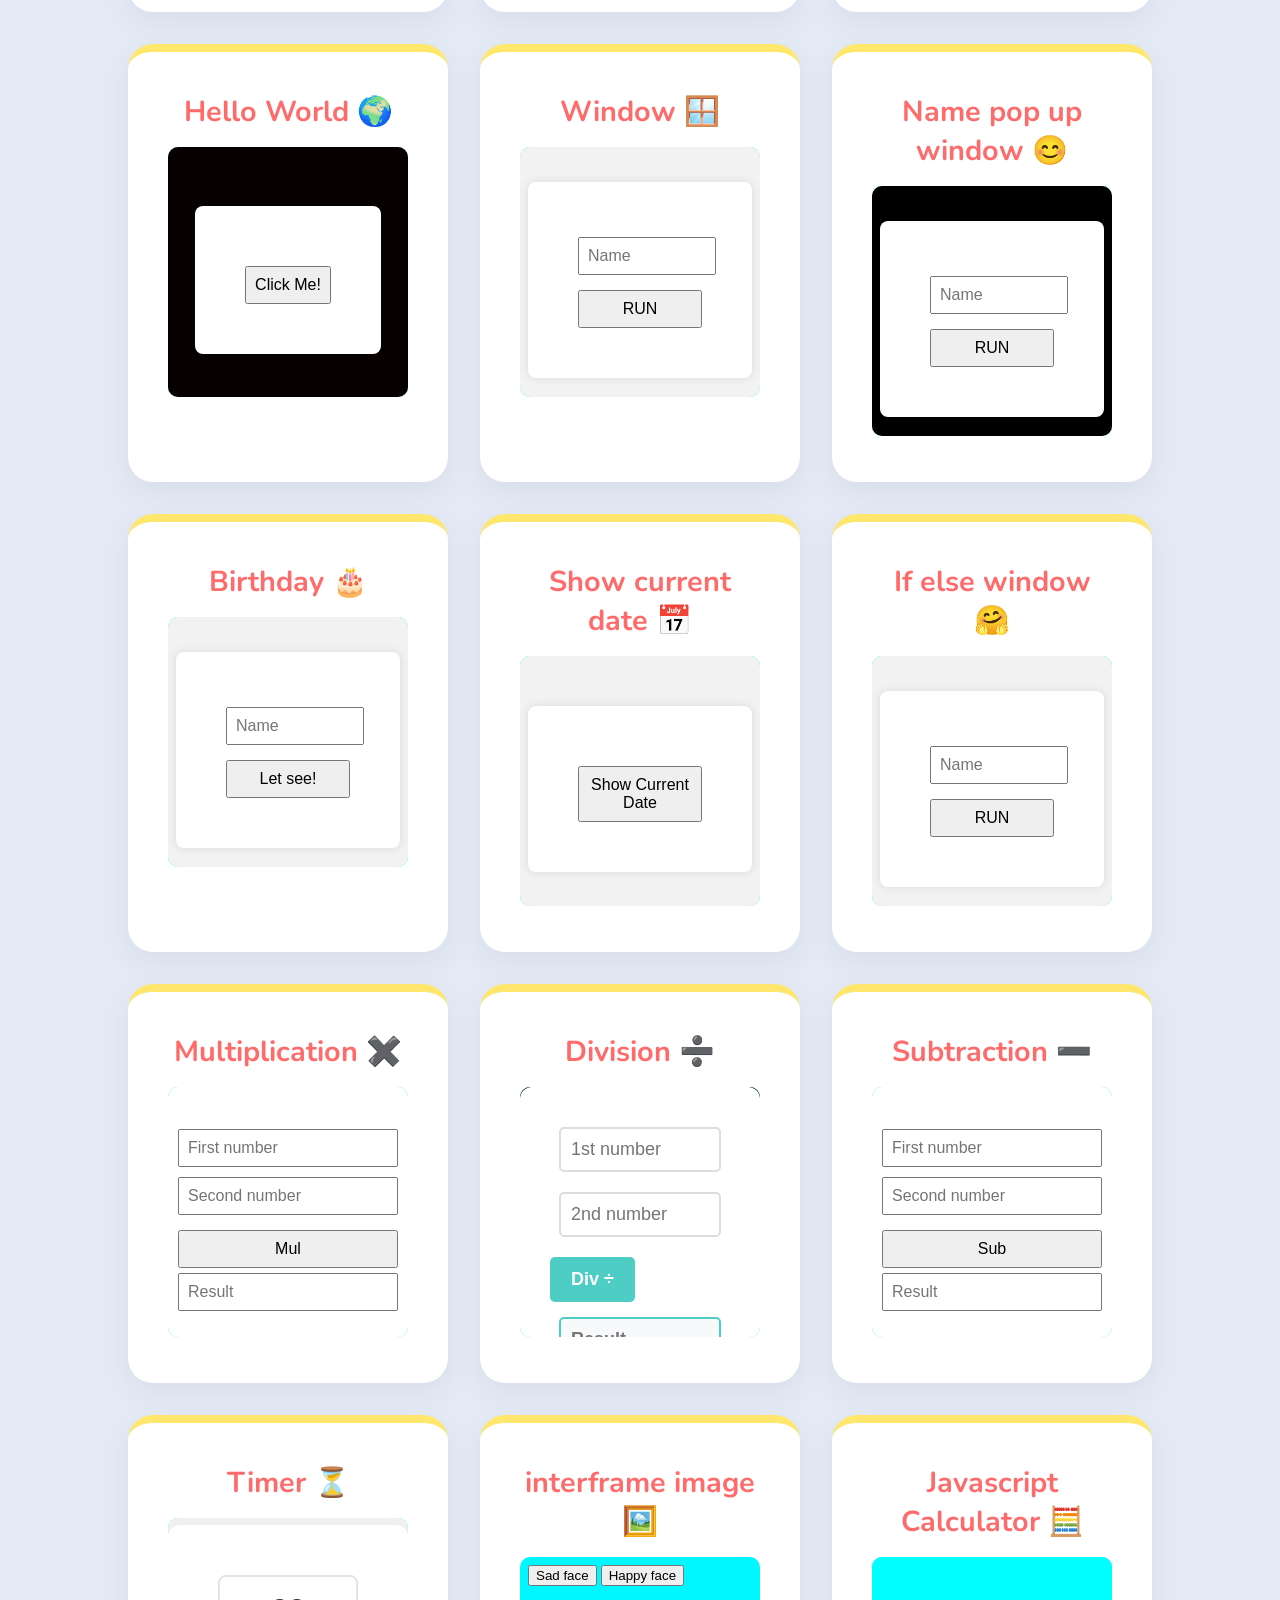
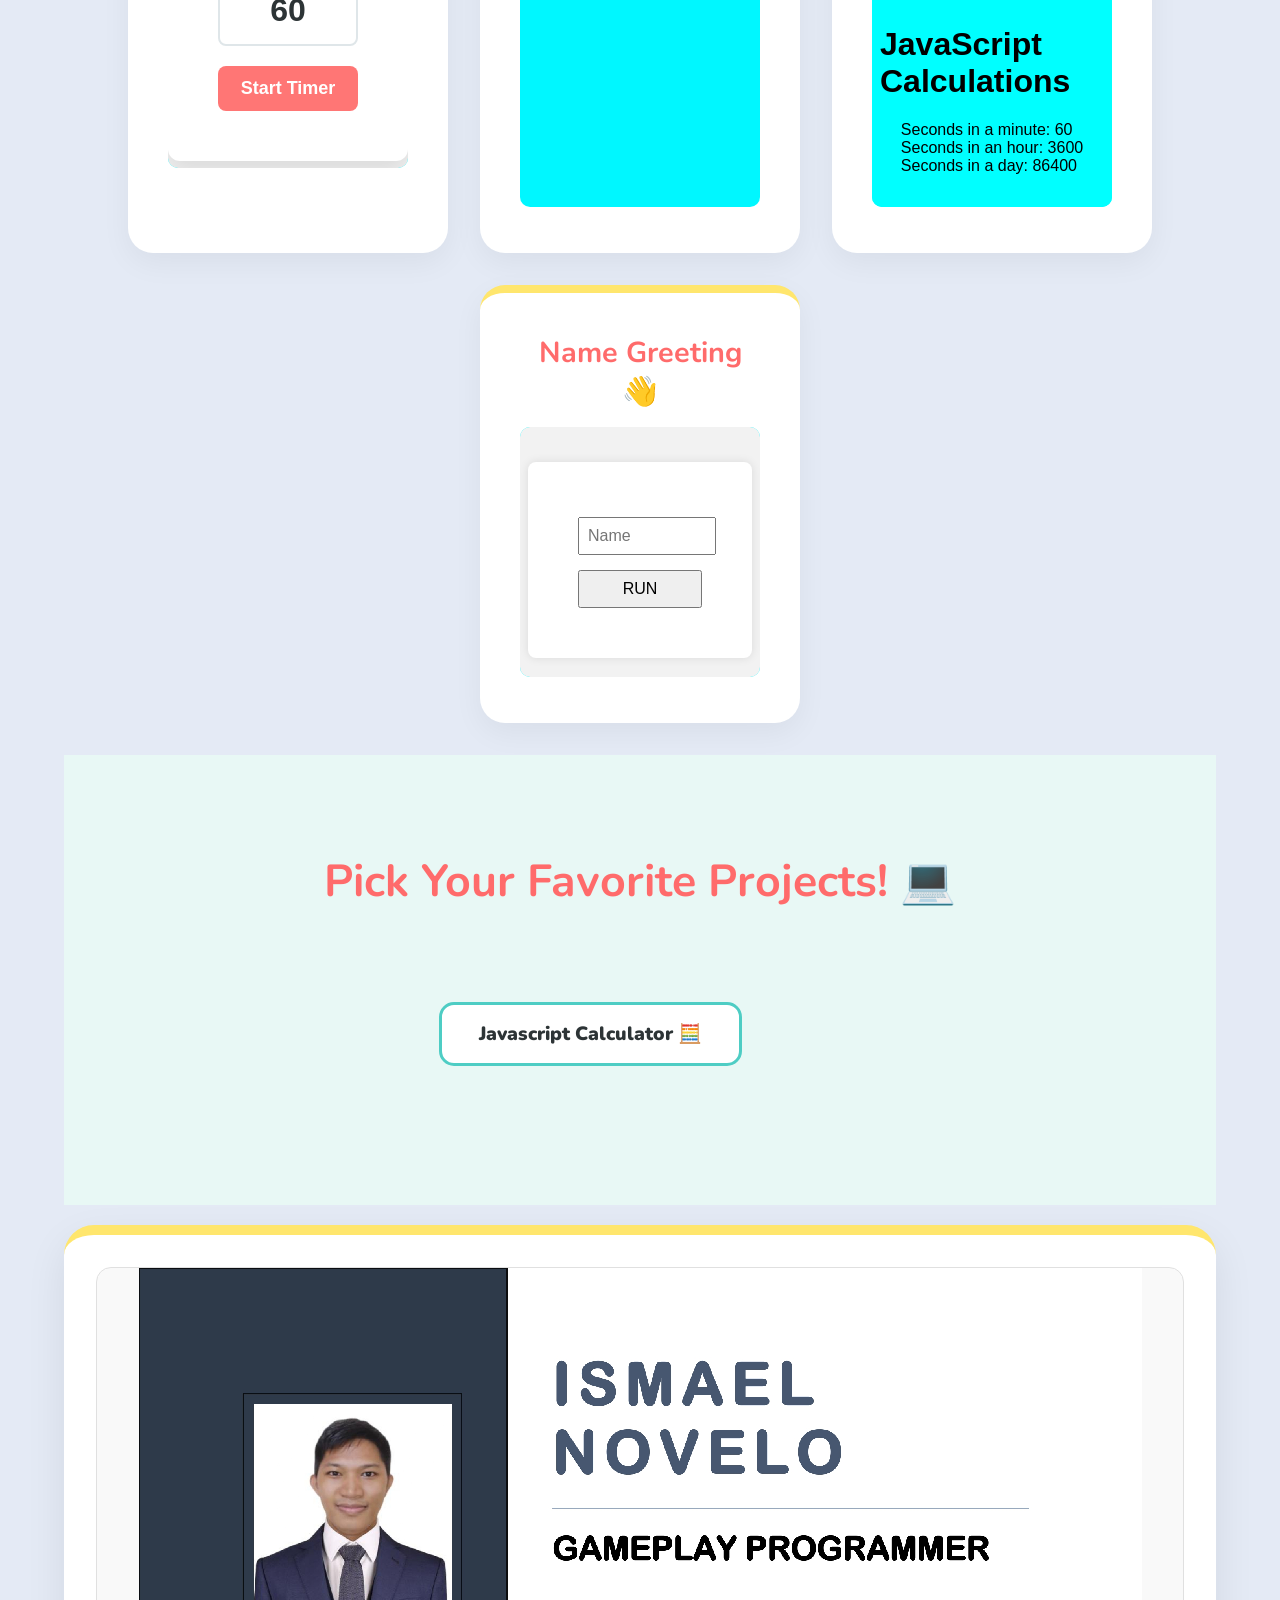
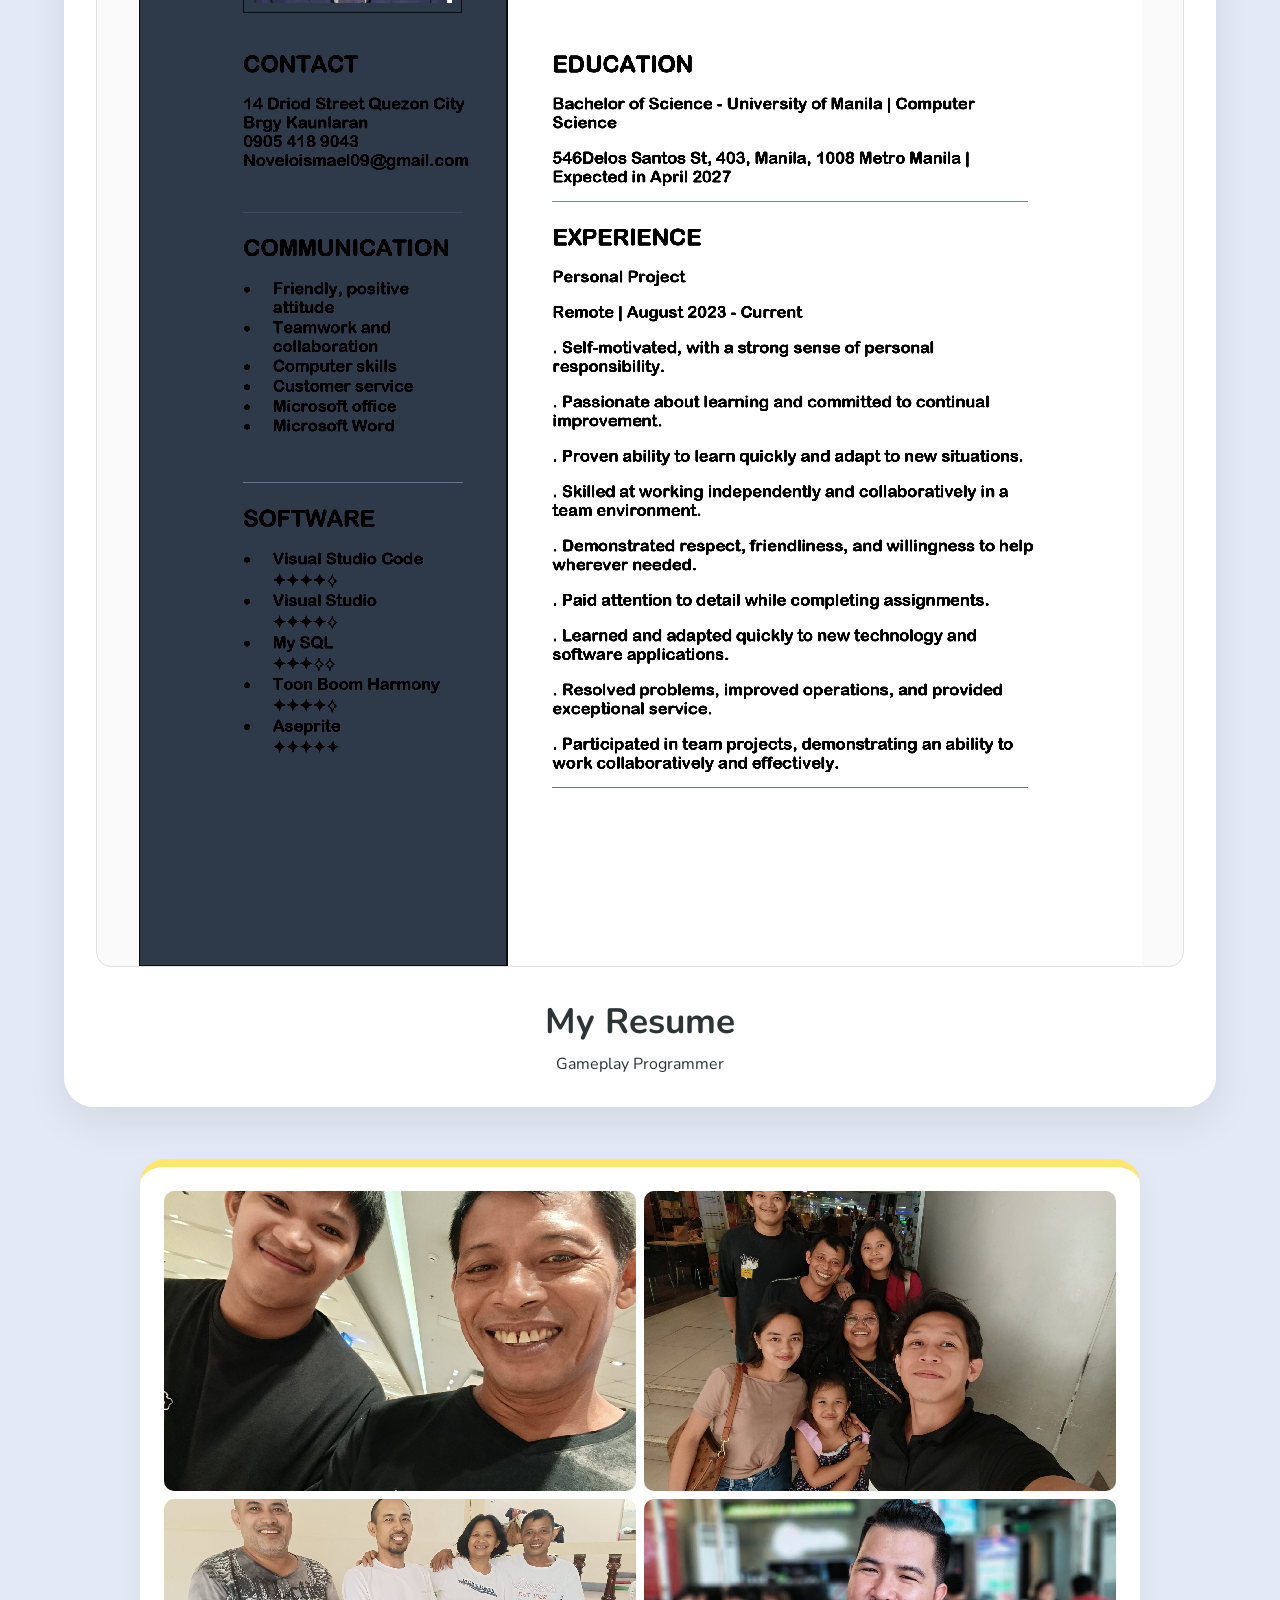
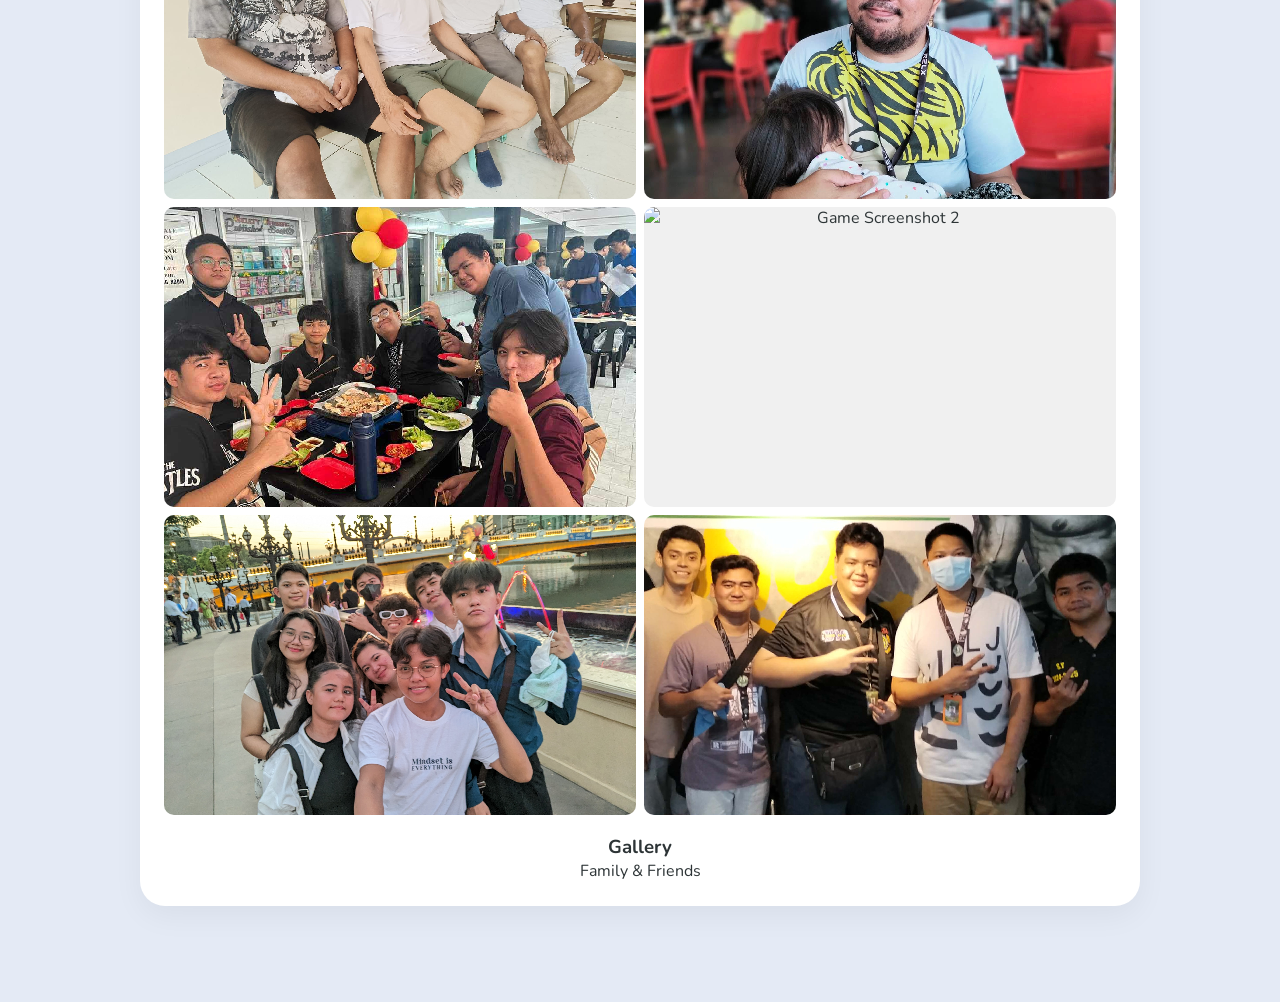
==== commit d6dfe2b2: "Update index.html" ====
--- a/personal/index.html
+++ b/personal/index.html
@@ -362,69 +362,57 @@
 <head>
     <meta charset="UTF-8">
     <meta name="viewport" content="width=device-width, initial-scale=1.0">
-    <title></title>
-
-
-    <style>
-        body {
-            font-family: Arial, sans-serif;
-            background: #000000;
-            display: flex;
-            justify-content: center;
-            align-items: center;
-            height: 100vh;
-        }
-
-
-        .calculator {
-            background: white;
-            padding: 50px;
-            border-radius: 8px;
-            box-shadow: 0 0 10px rgba(0,0,0,0.1);
-        }
-
+    <title>Document</title>
+    <style>
+        body {
+            font-family: Arial, sans-serif;
+            background: #f2f2f2;
+            display: flex;
+            justify-content: center;
+            align-items: center;
+            height: 100vh;
+        }
+
+        .ifelse {
+            background: white;
+            padding: 50px;
+            border-radius: 8px;
+            box-shadow: 0 0 10px rgba(0,0,0,0.1);
+        }
 
         input {
-            width: 200px;
+            width: 95%;
             padding: 8px;
             margin: 5px 0;
             font-size: 16px;
         }
 
-
-        button {
-            width: 100%;
-            padding: 8px;
-            margin-top: 10px;
-            font-size: 16px;
-            cursor: pointer;
-        }
-    </style>
-</head>
-
-
-<body>
-
-
-    <div class="calculator">
-        <input type="text" id="num1" placeholder="First number">
-        <input type="text" id="num2" placeholder="Second number">
-        <button onclick="sub()">Sub</button>
-        <input type="text" id="result" placeholder="Result" readonly>
-    </div>
-
-
-    <script
->
-     function sub() {
-            let n1 = Number(document.getElementById("num1").value);
-            let n2 = Number(document.getElementById("num2").value);
-            document.getElementById("result").value = n1 - n2;
-        }
-</script>
-</body>
-
-
+        button {
+            width: 100%;
+            padding: 8px;
+            margin-top: 10px;
+            font-size: 16px;
+            cursor: pointer;
+        }
+    </style>
+</head>
+<body>
+    <div class = "ifelse">
+        <input type=" text" id="name" placeholder="Name">
+        <button onclick="RUN()">RUN</button>
+    </div>
+    <script>
+      function RUN(){
+        let name = document.getElementById("name").value;
+        if(name === "Mael"){
+            alert("Hello Mael👋!");
+        } else {
+            alert("Hello " + name + "! Nice to meet you!");
+        }
+       
+    }
+    </script>
+</body>
 </html>
 
   </textarea>
